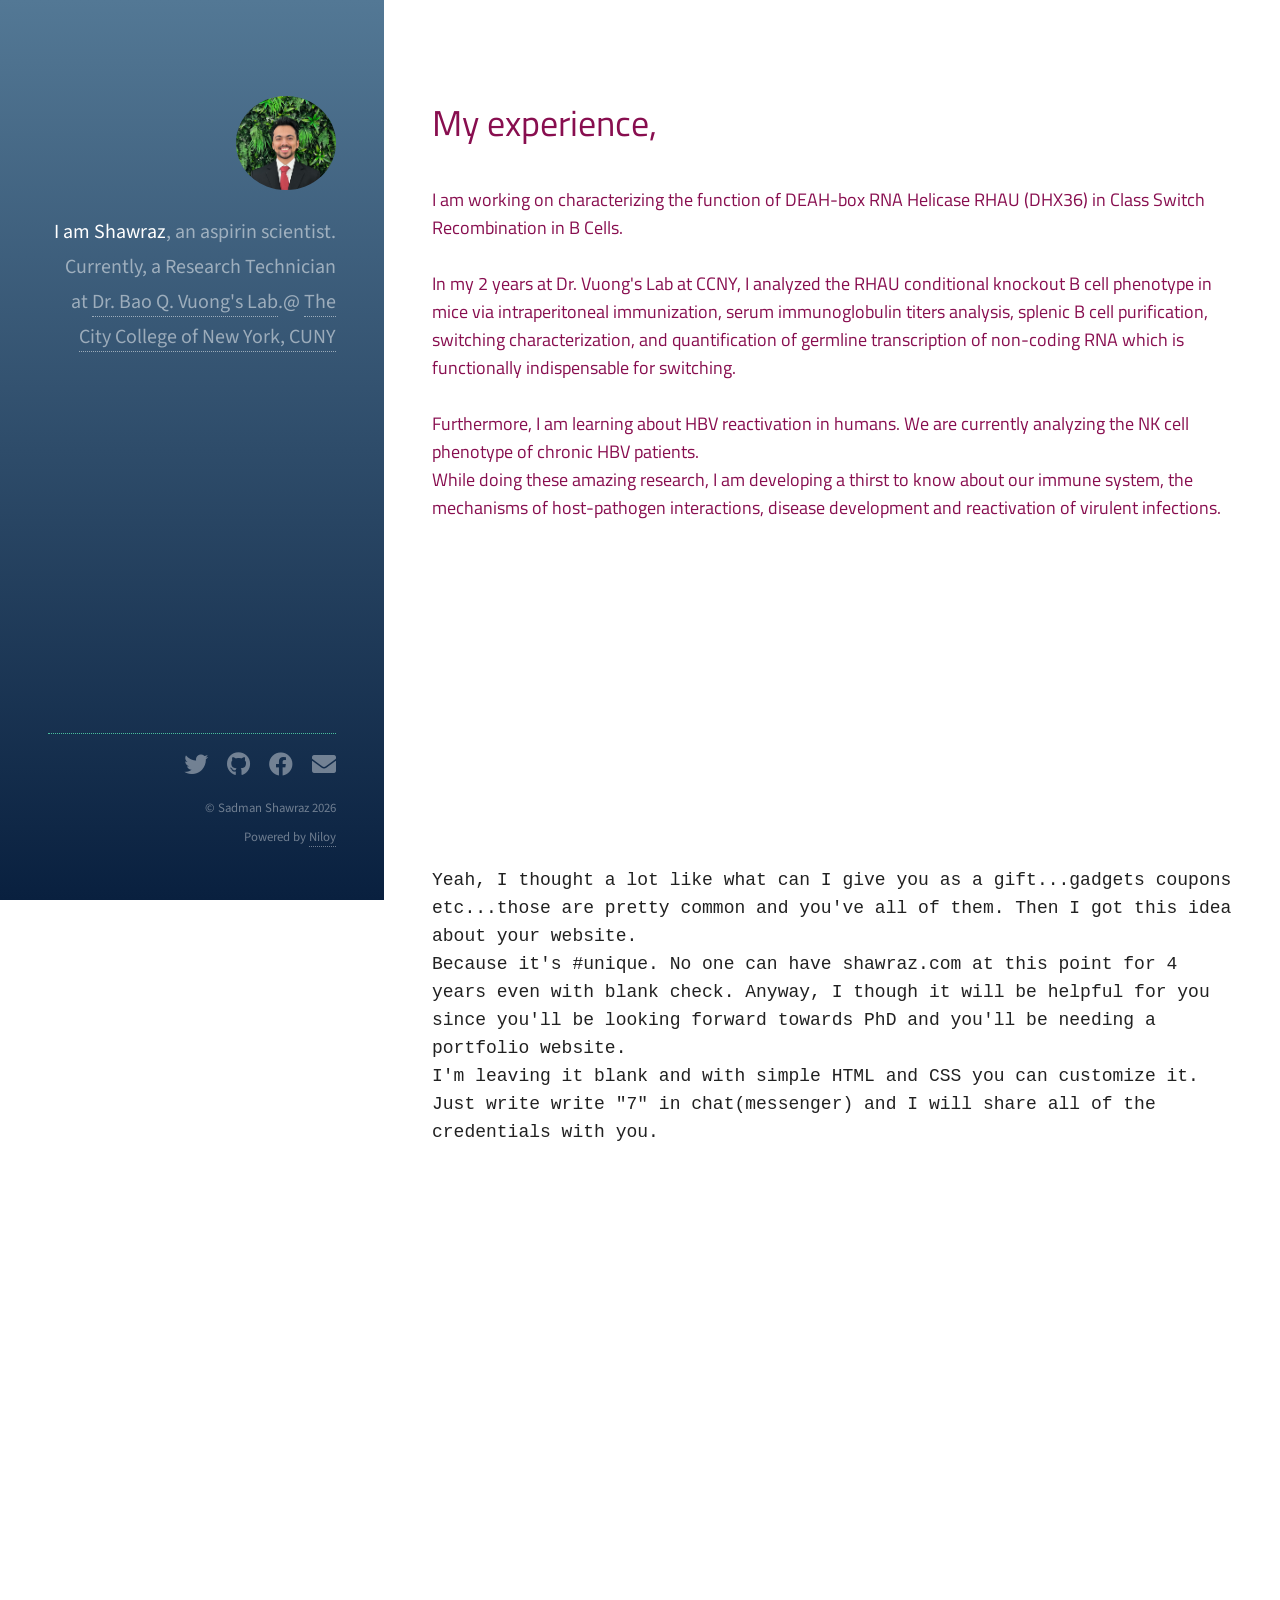
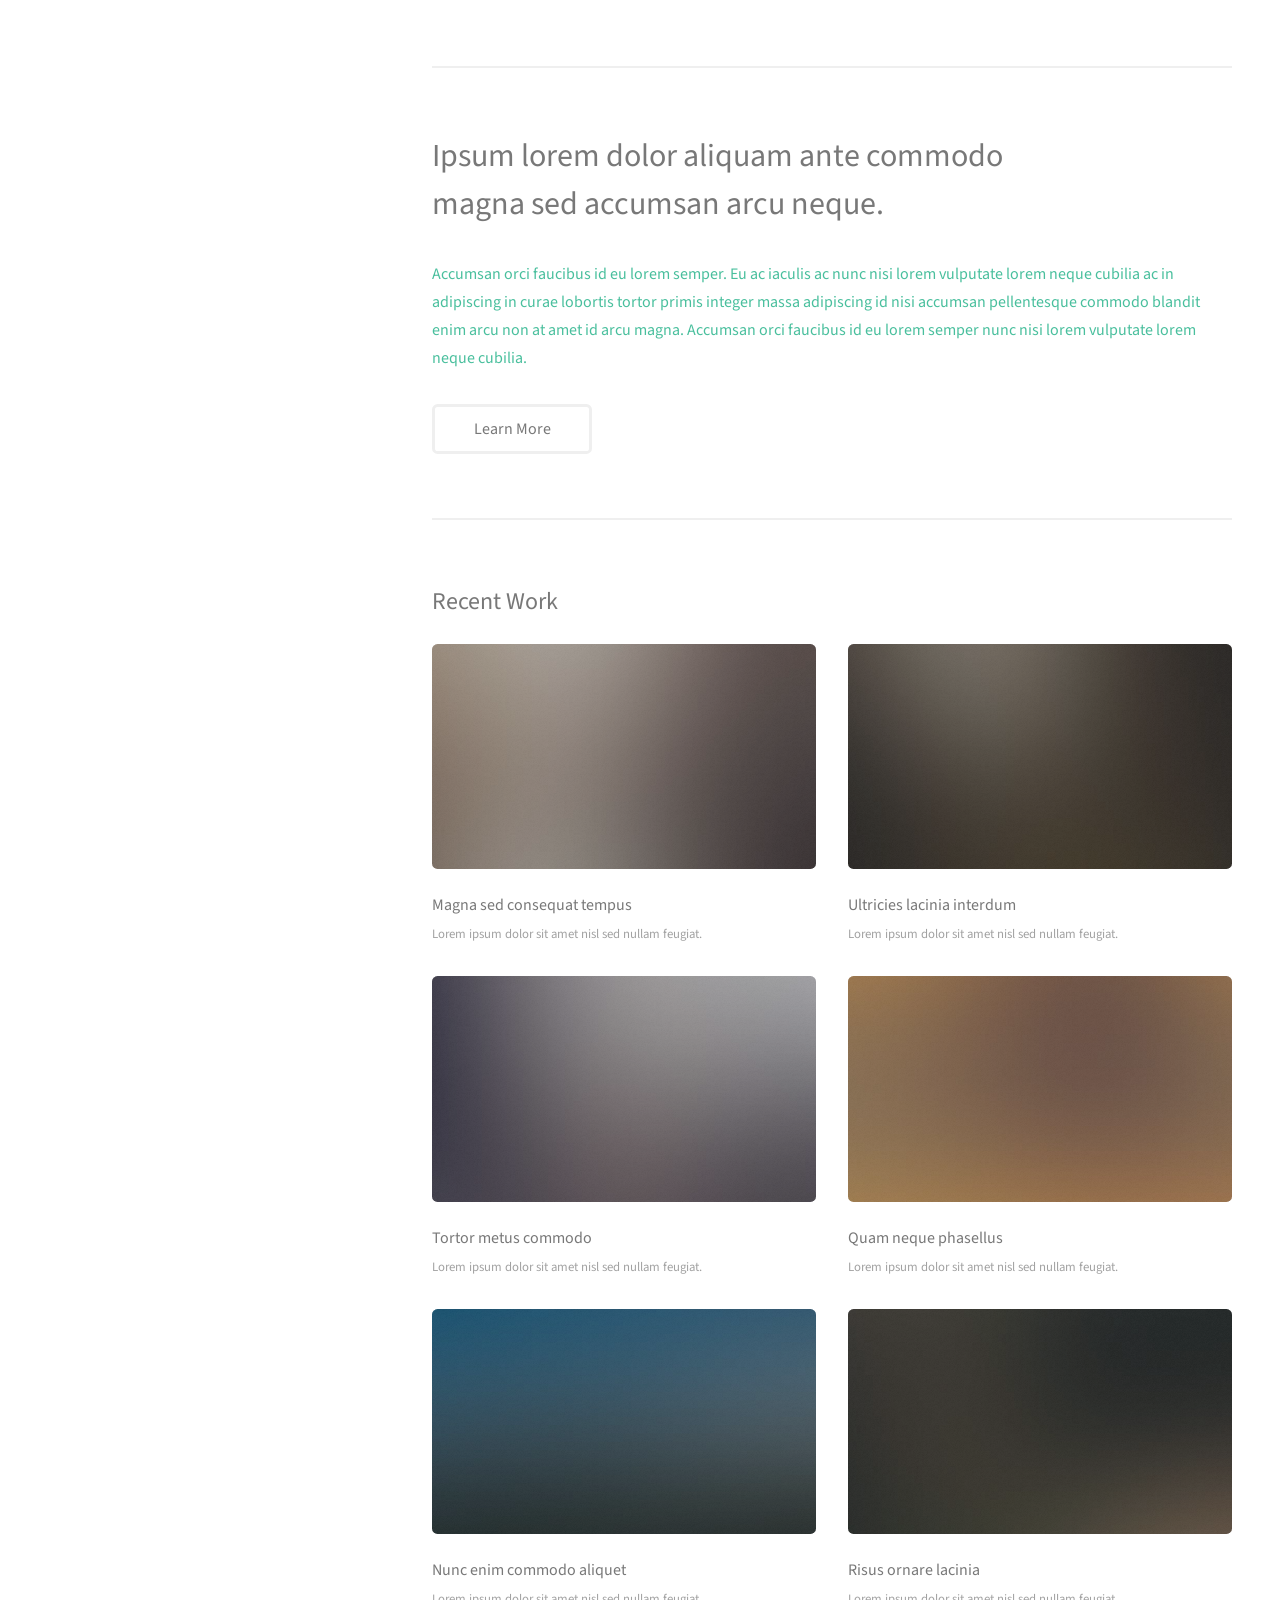
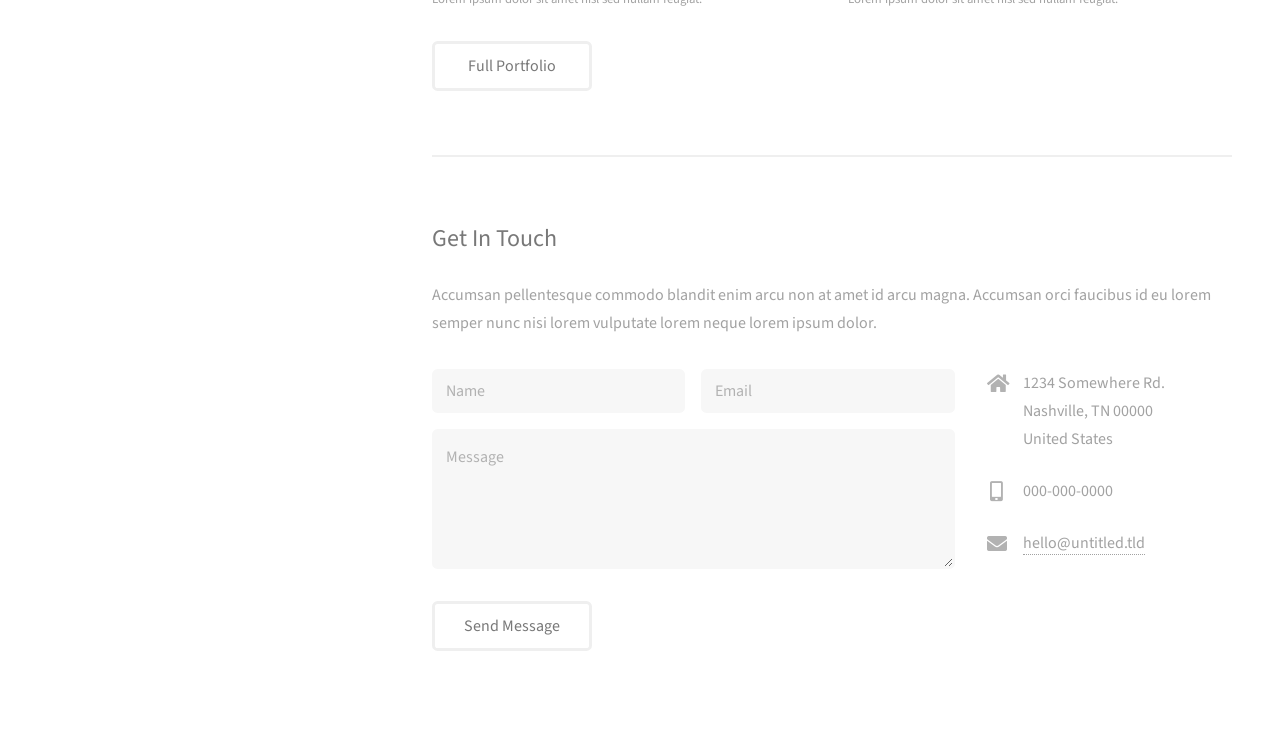
==== index.html @ 6dcc535b "Update index.html" ====
<!DOCTYPE HTML>
<!--
	Strata by HTML5 UP
	html5up.net | @ajlkn
	Free for personal and commercial use under the CCA 3.0 license (html5up.net/license)
-->
<html>
	<head>
		<title>Sadman Shawraz</title>
		<meta charset="utf-8" />

		<meta name="robots" content="noindex"> 		<!-- Remove this line -->


		<meta name="viewport" content="width=device-width, initial-scale=1, user-scalable=no" />
		<link rel="stylesheet" href="assets/css/main.css" />
		<link rel="preconnect" href="https://fonts.googleapis.com"><link rel="preconnect" href="https://fonts.gstatic.com" crossorigin><link href="https://fonts.googleapis.com/css2?family=Great+Vibes&display=swap" rel="stylesheet">
		<link rel="preconnect" href="https://fonts.googleapis.com"><link rel="preconnect" href="https://fonts.gstatic.com" crossorigin><link href="https://fonts.googleapis.com/css2?family=Bad+Script&display=swap" rel="stylesheet">
		<link rel="preconnect" href="https://fonts.googleapis.com"><link rel="preconnect" href="https://fonts.gstatic.com" crossorigin><link href="https://fonts.googleapis.com/css2?family=Nothing+You+Could+Do&display=swap" rel="stylesheet">
		<link rel="preconnect" href="https://fonts.googleapis.com"><link rel="preconnect" href="https://fonts.gstatic.com" crossorigin><link href="https://fonts.googleapis.com/css2?family=Titillium+Web:wght@300;400&display=swap" rel="stylesheet">
	</head>
	<body class="is-preload">

		<!-- Header -->
			<header id="header" style="    background-image: linear-gradient(to top, rgb(9, 32, 63) 0%, rgb(83, 120, 149) 100%);">
				<div class="inner">
					<a href="#" class="image avatar"><img src="images/kitana/IMG_1072.jpg" alt="Sadman Shawraz" /></a>
					<h1><strong>I am Shawraz</strong>, an aspirin scientist.<br />
						Currently, a Research Technician at <br /> <a href="https://www.bqvlab.org/">Dr. Bao Q. Vuong's Lab</a>.<br />@ <a href="https://www.ccny.cuny.edu/">The City College of New York, CUNY</h1>
				</div>
			</header>

		<!-- Main -->
			<div id="main">



				

			<!-- One -->
			<section >
				<header >
					<h2 style="font-size: 36px; color: #880e4f; font-family: 'Titillium Web', cursive;">My experience,</h2>
				</header>
				<p style="font-size: 18px; color: #880e4f; font-family: 'Titillium Web', cursive">
					I am working on characterizing the function of DEAH-box RNA Helicase RHAU (DHX36) in Class Switch Recombination in B Cells. 
					<br>
					<br>
									
					In my 2 years at Dr. Vuong's Lab at CCNY, I analyzed the RHAU conditional knockout B cell phenotype in mice via intraperitoneal immunization, serum immunoglobulin titers analysis, splenic B cell purification, switching characterization, and quantification of germline transcription of non-coding RNA which is functionally indispensable for switching.
					<br>
					<br>
									
					Furthermore, I am learning about HBV reactivation in humans. We are currently analyzing the NK cell phenotype of chronic HBV patients.
					<br>
					While doing these amazing research, I am developing a thirst to know about our immune system, the mechanisms of host-pathogen interactions, disease development and reactivation of virulent infections. 

				</p>
	
				<be>
				<br>
				<br>
				<br>
				<br>
				<br>
				<br>
				<br>
				<br>

				<br>
				<br>
				<br>
				<p style="font-size: 18px; color: #212121; font-family: 'Courier New', Courier, monospace">
					Yeah, I thought a lot like what can I give you as a gift...gadgets coupons etc...those are pretty common and you've all of them. Then I got this idea about your website.
					<br>

					Because it's #unique. No one can have shawraz.com at this point for 4 years even with blank check. Anyway, I though it will be helpful for you since you'll be looking forward towards PhD and you'll be needing a portfolio website.
					<br>

					I'm leaving it blank and with simple HTML and CSS you can customize it. Just write write "7" in chat(messenger) and I will share all of the credentials with you.

				</p>
				<br>
				<br>
				<br>
				<br>
				<br>
				<br>
				<br>
				<br>
				<br>
				<br>
				<br>
				<br>
				<br>
				<br>
				<br>
			</section>





				<!-- One -->
					<section id="one">
						<header class="major">
							<h2>Ipsum lorem dolor aliquam ante commodo<br />
							magna sed accumsan arcu neque.</h2>
						</header>
						<p>Accumsan orci faucibus id eu lorem semper. Eu ac iaculis ac nunc nisi lorem vulputate lorem neque cubilia ac in adipiscing in curae lobortis tortor primis integer massa adipiscing id nisi accumsan pellentesque commodo blandit enim arcu non at amet id arcu magna. Accumsan orci faucibus id eu lorem semper nunc nisi lorem vulputate lorem neque cubilia.</p>
						<ul class="actions">
							<li><a href="#" class="button">Learn More</a></li>
						</ul>
					</section>

				<!-- Two -->
					<section id="two">
						<h2>Recent Work</h2>
						<div class="row">
							<article class="col-6 col-12-xsmall work-item">
								<a href="images/fulls/01.jpg" class="image fit thumb"><img src="images/thumbs/01.jpg" alt="" /></a>
								<h3>Magna sed consequat tempus</h3>
								<p>Lorem ipsum dolor sit amet nisl sed nullam feugiat.</p>
							</article>
							<article class="col-6 col-12-xsmall work-item">
								<a href="images/fulls/02.jpg" class="image fit thumb"><img src="images/thumbs/02.jpg" alt="" /></a>
								<h3>Ultricies lacinia interdum</h3>
								<p>Lorem ipsum dolor sit amet nisl sed nullam feugiat.</p>
							</article>
							<article class="col-6 col-12-xsmall work-item">
								<a href="images/fulls/03.jpg" class="image fit thumb"><img src="images/thumbs/03.jpg" alt="" /></a>
								<h3>Tortor metus commodo</h3>
								<p>Lorem ipsum dolor sit amet nisl sed nullam feugiat.</p>
							</article>
							<article class="col-6 col-12-xsmall work-item">
								<a href="images/fulls/04.jpg" class="image fit thumb"><img src="images/thumbs/04.jpg" alt="" /></a>
								<h3>Quam neque phasellus</h3>
								<p>Lorem ipsum dolor sit amet nisl sed nullam feugiat.</p>
							</article>
							<article class="col-6 col-12-xsmall work-item">
								<a href="images/fulls/05.jpg" class="image fit thumb"><img src="images/thumbs/05.jpg" alt="" /></a>
								<h3>Nunc enim commodo aliquet</h3>
								<p>Lorem ipsum dolor sit amet nisl sed nullam feugiat.</p>
							</article>
							<article class="col-6 col-12-xsmall work-item">
								<a href="images/fulls/06.jpg" class="image fit thumb"><img src="images/thumbs/06.jpg" alt="" /></a>
								<h3>Risus ornare lacinia</h3>
								<p>Lorem ipsum dolor sit amet nisl sed nullam feugiat.</p>
							</article>
						</div>
						<ul class="actions">
							<li><a href="#" class="button">Full Portfolio</a></li>
						</ul>
					</section>

				<!-- Three -->
					<section id="three">
						<h2>Get In Touch</h2>
						<p>Accumsan pellentesque commodo blandit enim arcu non at amet id arcu magna. Accumsan orci faucibus id eu lorem semper nunc nisi lorem vulputate lorem neque lorem ipsum dolor.</p>
						<div class="row">
							<div class="col-8 col-12-small">
								<form method="post" action="#">
									<div class="row gtr-uniform gtr-50">
										<div class="col-6 col-12-xsmall"><input type="text" name="name" id="name" placeholder="Name" /></div>
										<div class="col-6 col-12-xsmall"><input type="email" name="email" id="email" placeholder="Email" /></div>
										<div class="col-12"><textarea name="message" id="message" placeholder="Message" rows="4"></textarea></div>
									</div>
								</form>
								<ul class="actions">
									<li><input type="submit" value="Send Message" /></li>
								</ul>
							</div>
							<div class="col-4 col-12-small">
								<ul class="labeled-icons">
									<li>
										<h3 class="icon solid fa-home"><span class="label">Address</span></h3>
										1234 Somewhere Rd.<br />
										Nashville, TN 00000<br />
										United States
									</li>
									<li>
										<h3 class="icon solid fa-mobile-alt"><span class="label">Phone</span></h3>
										000-000-0000
									</li>
									<li>
										<h3 class="icon solid fa-envelope"><span class="label">Email</span></h3>
										<a href="#">hello@untitled.tld</a>
									</li>
								</ul>
							</div>
						</div>
					</section>

				<!-- Four -->
				<!--
					<section id="four">
						<h2>Elements</h2>

						<section>
							<h4>Text</h4>
							<p>This is <b>bold</b> and this is <strong>strong</strong>. This is <i>italic</i> and this is <em>emphasized</em>.
							This is <sup>superscript</sup> text and this is <sub>subscript</sub> text.
							This is <u>underlined</u> and this is code: <code>for (;;) { ... }</code>. Finally, <a href="#">this is a link</a>.</p>
							<hr />
							<header>
								<h4>Heading with a Subtitle</h4>
								<p>Lorem ipsum dolor sit amet nullam id egestas urna aliquam</p>
							</header>
							<p>Nunc lacinia ante nunc ac lobortis. Interdum adipiscing gravida odio porttitor sem non mi integer non faucibus ornare mi ut ante amet placerat aliquet. Volutpat eu sed ante lacinia sapien lorem accumsan varius montes viverra nibh in adipiscing blandit tempus accumsan.</p>
							<header>
								<h5>Heading with a Subtitle</h5>
								<p>Lorem ipsum dolor sit amet nullam id egestas urna aliquam</p>
							</header>
							<p>Nunc lacinia ante nunc ac lobortis. Interdum adipiscing gravida odio porttitor sem non mi integer non faucibus ornare mi ut ante amet placerat aliquet. Volutpat eu sed ante lacinia sapien lorem accumsan varius montes viverra nibh in adipiscing blandit tempus accumsan.</p>
							<hr />
							<h2>Heading Level 2</h2>
							<h3>Heading Level 3</h3>
							<h4>Heading Level 4</h4>
							<h5>Heading Level 5</h5>
							<h6>Heading Level 6</h6>
							<hr />
							<h5>Blockquote</h5>
							<blockquote>Fringilla nisl. Donec accumsan interdum nisi, quis tincidunt felis sagittis eget tempus euismod. Vestibulum ante ipsum primis in faucibus vestibulum. Blandit adipiscing eu felis iaculis volutpat ac adipiscing accumsan faucibus. Vestibulum ante ipsum primis in faucibus lorem ipsum dolor sit amet nullam adipiscing eu felis.</blockquote>
							<h5>Preformatted</h5>
							<pre><code>i = 0;

while (!deck.isInOrder()) {
print 'Iteration ' + i;
deck.shuffle();
i++;
}

print 'It took ' + i + ' iterations to sort the deck.';</code></pre>
						</section>

						<section>
							<h4>Lists</h4>
							<div class="row">
								<div class="col-6 col-12-xsmall">
									<h5>Unordered</h5>
									<ul>
										<li>Dolor pulvinar etiam magna etiam.</li>
										<li>Sagittis adipiscing lorem eleifend.</li>
										<li>Felis enim feugiat dolore viverra.</li>
									</ul>
									<h5>Alternate</h5>
									<ul class="alt">
										<li>Dolor pulvinar etiam magna etiam.</li>
										<li>Sagittis adipiscing lorem eleifend.</li>
										<li>Felis enim feugiat dolore viverra.</li>
									</ul>
								</div>
								<div class="col-6 col-12-xsmall">
									<h5>Ordered</h5>
									<ol>
										<li>Dolor pulvinar etiam magna etiam.</li>
										<li>Etiam vel felis at lorem sed viverra.</li>
										<li>Felis enim feugiat dolore viverra.</li>
										<li>Dolor pulvinar etiam magna etiam.</li>
										<li>Etiam vel felis at lorem sed viverra.</li>
										<li>Felis enim feugiat dolore viverra.</li>
									</ol>
									<h5>Icons</h5>
									<ul class="icons">
										<li><a href="#" class="icon brands fa-twitter"><span class="label">Twitter</span></a></li>
										<li><a href="#" class="icon brands fa-facebook-f"><span class="label">Facebook</span></a></li>
										<li><a href="#" class="icon brands fa-instagram"><span class="label">Instagram</span></a></li>
										<li><a href="#" class="icon brands fa-github"><span class="label">Github</span></a></li>
										<li><a href="#" class="icon brands fa-dribbble"><span class="label">Dribbble</span></a></li>
										<li><a href="#" class="icon brands fa-tumblr"><span class="label">Tumblr</span></a></li>
									</ul>
								</div>
							</div>
							<h5>Actions</h5>
							<ul class="actions">
								<li><a href="#" class="button primary">Default</a></li>
								<li><a href="#" class="button">Default</a></li>
							</ul>
							<ul class="actions small">
								<li><a href="#" class="button primary small">Small</a></li>
								<li><a href="#" class="button small">Small</a></li>
							</ul>
							<div class="row">
								<div class="col-6 col-12-small">
									<ul class="actions stacked">
										<li><a href="#" class="button primary">Default</a></li>
										<li><a href="#" class="button">Default</a></li>
									</ul>
								</div>
								<div class="col-6 col-12-small">
									<ul class="actions stacked">
										<li><a href="#" class="button primary small">Small</a></li>
										<li><a href="#" class="button small">Small</a></li>
									</ul>
								</div>
								<div class="col-6 col-12-small">
									<ul class="actions stacked">
										<li><a href="#" class="button primary fit">Default</a></li>
										<li><a href="#" class="button fit">Default</a></li>
									</ul>
								</div>
								<div class="col-6 col-12-small">
									<ul class="actions stacked">
										<li><a href="#" class="button primary small fit">Small</a></li>
										<li><a href="#" class="button small fit">Small</a></li>
									</ul>
								</div>
							</div>
						</section>

						<section>
							<h4>Table</h4>
							<h5>Default</h5>
							<div class="table-wrapper">
								<table>
									<thead>
										<tr>
											<th>Name</th>
											<th>Description</th>
											<th>Price</th>
										</tr>
									</thead>
									<tbody>
										<tr>
											<td>Item One</td>
											<td>Ante turpis integer aliquet porttitor.</td>
											<td>29.99</td>
										</tr>
										<tr>
											<td>Item Two</td>
											<td>Vis ac commodo adipiscing arcu aliquet.</td>
											<td>19.99</td>
										</tr>
										<tr>
											<td>Item Three</td>
											<td> Morbi faucibus arcu accumsan lorem.</td>
											<td>29.99</td>
										</tr>
										<tr>
											<td>Item Four</td>
											<td>Vitae integer tempus condimentum.</td>
											<td>19.99</td>
										</tr>
										<tr>
											<td>Item Five</td>
											<td>Ante turpis integer aliquet porttitor.</td>
											<td>29.99</td>
										</tr>
									</tbody>
									<tfoot>
										<tr>
											<td colspan="2"></td>
											<td>100.00</td>
										</tr>
									</tfoot>
								</table>
							</div>

							<h5>Alternate</h5>
							<div class="table-wrapper">
								<table class="alt">
									<thead>
										<tr>
											<th>Name</th>
											<th>Description</th>
											<th>Price</th>
										</tr>
									</thead>
									<tbody>
										<tr>
											<td>Item One</td>
											<td>Ante turpis integer aliquet porttitor.</td>
											<td>29.99</td>
										</tr>
										<tr>
											<td>Item Two</td>
											<td>Vis ac commodo adipiscing arcu aliquet.</td>
											<td>19.99</td>
										</tr>
										<tr>
											<td>Item Three</td>
											<td> Morbi faucibus arcu accumsan lorem.</td>
											<td>29.99</td>
										</tr>
										<tr>
											<td>Item Four</td>
											<td>Vitae integer tempus condimentum.</td>
											<td>19.99</td>
										</tr>
										<tr>
											<td>Item Five</td>
											<td>Ante turpis integer aliquet porttitor.</td>
											<td>29.99</td>
										</tr>
									</tbody>
									<tfoot>
										<tr>
											<td colspan="2"></td>
											<td>100.00</td>
										</tr>
									</tfoot>
								</table>
							</div>
						</section>

						<section>
							<h4>Buttons</h4>
							<ul class="actions">
								<li><a href="#" class="button primary">Primary</a></li>
								<li><a href="#" class="button">Default</a></li>
							</ul>
							<ul class="actions">
								<li><a href="#" class="button large">Large</a></li>
								<li><a href="#" class="button">Default</a></li>
								<li><a href="#" class="button small">Small</a></li>
							</ul>
							<ul class="actions fit">
								<li><a href="#" class="button primary fit">Fit</a></li>
								<li><a href="#" class="button fit">Fit</a></li>
							</ul>
							<ul class="actions fit small">
								<li><a href="#" class="button primary fit small">Fit + Small</a></li>
								<li><a href="#" class="button fit small">Fit + Small</a></li>
							</ul>
							<ul class="actions">
								<li><a href="#" class="button primary icon solid fa-download">Icon</a></li>
								<li><a href="#" class="button icon solid fa-download">Icon</a></li>
							</ul>
							<ul class="actions">
								<li><span class="button primary disabled">Primary</span></li>
								<li><span class="button disabled">Default</span></li>
							</ul>
						</section>

						<section>
							<h4>Form</h4>
							<form method="post" action="#">
								<div class="row gtr-uniform gtr-50">
									<div class="col-6 col-12-xsmall">
										<input type="text" name="demo-name" id="demo-name" value="" placeholder="Name" />
									</div>
									<div class="col-6 col-12-xsmall">
										<input type="email" name="demo-email" id="demo-email" value="" placeholder="Email" />
									</div>
									<div class="col-12">
										<select name="demo-category" id="demo-category">
											<option value="">- Category -</option>
											<option value="1">Manufacturing</option>
											<option value="1">Shipping</option>
											<option value="1">Administration</option>
											<option value="1">Human Resources</option>
										</select>
									</div>
									<div class="col-4 col-12-small">
										<input type="radio" id="demo-priority-low" name="demo-priority" checked>
										<label for="demo-priority-low">Low Priority</label>
									</div>
									<div class="col-4 col-12-small">
										<input type="radio" id="demo-priority-normal" name="demo-priority">
										<label for="demo-priority-normal">Normal Priority</label>
									</div>
									<div class="col-4 col-12-small">
										<input type="radio" id="demo-priority-high" name="demo-priority">
										<label for="demo-priority-high">High Priority</label>
									</div>
									<div class="col-6 col-12-small">
										<input type="checkbox" id="demo-copy" name="demo-copy">
										<label for="demo-copy">Email me a copy of this message</label>
									</div>
									<div class="col-6 col-12-small">
										<input type="checkbox" id="demo-human" name="demo-human" checked>
										<label for="demo-human">I am a human and not a robot</label>
									</div>
									<div class="col-12">
										<textarea name="demo-message" id="demo-message" placeholder="Enter your message" rows="6"></textarea>
									</div>
									<div class="col-12">
										<ul class="actions">
											<li><input type="submit" value="Send Message" class="primary" /></li>
											<li><input type="reset" value="Reset" /></li>
										</ul>
									</div>
								</div>
							</form>
						</section>

						<section>
							<h4>Image</h4>
							<h5>Fit</h5>
							<div class="box alt">
								<div class="row gtr-50 gtr-uniform">
									<div class="col-12"><span class="image fit"><img src="images/fulls/05.jpg" alt="" /></span></div>
									<div class="col-4"><span class="image fit"><img src="images/thumbs/01.jpg" alt="" /></span></div>
									<div class="col-4"><span class="image fit"><img src="images/thumbs/02.jpg" alt="" /></span></div>
									<div class="col-4"><span class="image fit"><img src="images/thumbs/03.jpg" alt="" /></span></div>
									<div class="col-4"><span class="image fit"><img src="images/thumbs/04.jpg" alt="" /></span></div>
									<div class="col-4"><span class="image fit"><img src="images/thumbs/05.jpg" alt="" /></span></div>
									<div class="col-4"><span class="image fit"><img src="images/thumbs/06.jpg" alt="" /></span></div>
									<div class="col-4"><span class="image fit"><img src="images/thumbs/03.jpg" alt="" /></span></div>
									<div class="col-4"><span class="image fit"><img src="images/thumbs/02.jpg" alt="" /></span></div>
									<div class="col-4"><span class="image fit"><img src="images/thumbs/01.jpg" alt="" /></span></div>
								</div>
							</div>
							<h5>Left &amp; Right</h5>
							<p><span class="image left"><img src="images/avatar.jpg" alt="" /></span>Fringilla nisl. Donec accumsan interdum nisi, quis tincidunt felis sagittis eget. tempus euismod. Vestibulum ante ipsum primis in faucibus vestibulum. Blandit adipiscing eu felis iaculis volutpat ac adipiscing accumsan eu faucibus. Integer ac pellentesque praesent tincidunt felis sagittis eget. tempus euismod. Vestibulum ante ipsum primis in faucibus vestibulum. Blandit adipiscing eu felis iaculis volutpat ac adipiscing accumsan eu faucibus. Integer ac pellentesque praesent. Donec accumsan interdum nisi, quis tincidunt felis sagittis eget. tempus euismod. Vestibulum ante ipsum primis in faucibus vestibulum. Blandit adipiscing eu felis iaculis volutpat ac adipiscing accumsan eu faucibus. Integer ac pellentesque praesent tincidunt felis sagittis eget. tempus euismod. Vestibulum ante ipsum primis in faucibus vestibulum. Blandit adipiscing eu felis iaculis volutpat ac adipiscing accumsan eu faucibus. Integer ac pellentesque praesent.</p>
							<p><span class="image right"><img src="images/avatar.jpg" alt="" /></span>Fringilla nisl. Donec accumsan interdum nisi, quis tincidunt felis sagittis eget. tempus euismod. Vestibulum ante ipsum primis in faucibus vestibulum. Blandit adipiscing eu felis iaculis volutpat ac adipiscing accumsan eu faucibus. Integer ac pellentesque praesent tincidunt felis sagittis eget. tempus euismod. Vestibulum ante ipsum primis in faucibus vestibulum. Blandit adipiscing eu felis iaculis volutpat ac adipiscing accumsan eu faucibus. Integer ac pellentesque praesent. Donec accumsan interdum nisi, quis tincidunt felis sagittis eget. tempus euismod. Vestibulum ante ipsum primis in faucibus vestibulum. Blandit adipiscing eu felis iaculis volutpat ac adipiscing accumsan eu faucibus. Integer ac pellentesque praesent tincidunt felis sagittis eget. tempus euismod. Vestibulum ante ipsum primis in faucibus vestibulum. Blandit adipiscing eu felis iaculis volutpat ac adipiscing accumsan eu faucibus. Integer ac pellentesque praesent.</p>
						</section>

					</section>
				-->

			</div>

		<!-- Footer -->
			<footer id="footer">
				<div class="inner">
					<ul class="icons">
						<li><a href="#" class="icon brands fa-twitter"><span class="label">Twitter</span></a></li>
						<li><a href="#" class="icon brands fa-github"><span class="label">Github</span></a></li>
						<li><a href="#" class="icon brands fa-facebook"><span class="label">Facebook</span></a></li>
						<li><a href="#" class="icon solid fa-envelope"><span class="label">Email</span></a></li>
					</ul>
					<ul class="copyright">
						<li>&copy; Sadman Shawraz <script>document.write(new Date().getFullYear())</script></li><li>Powered by <a href="http://sah.sh">Niloy</a></li>
					</ul>
				</div>
			</footer>

		<!-- Scripts -->
			<script src="assets/js/jquery.min.js"></script>
			<script src="assets/js/jquery.poptrox.min.js"></script>
			<script src="assets/js/browser.min.js"></script>
			<script src="assets/js/breakpoints.min.js"></script>
			<script src="assets/js/util.js"></script>
			<script src="assets/js/main.js"></script>

	</body>
</html>
---- assets/css/main.css ----
@import url("fontawesome-all.min.css");
@import url("https://fonts.googleapis.com/css?family=Source+Sans+Pro:400,400italic");

/*
	Strata by HTML5 UP
	html5up.net | @ajlkn
	Free for personal and commercial use under the CCA 3.0 license (html5up.net/license)
*/

html, body, div, span, applet, object,
iframe, h1, h2, h3, h4, h5, h6, p, blockquote,
pre, a, abbr, acronym, address, big, cite,
code, del, dfn, em, img, ins, kbd, q, s, samp,
small, strike, strong, sub, sup, tt, var, b,
u, i, center, dl, dt, dd, ol, ul, li, fieldset,
form, label, legend, table, caption, tbody,
tfoot, thead, tr, th, td, article, aside,
canvas, details, embed, figure, figcaption,
footer, header, hgroup, menu, nav, output, ruby,
section, summary, time, mark, audio, video {
	margin: 0;
	padding: 0;
	border: 0;
	font-size: 100%;
	font: inherit;
	vertical-align: baseline;}

article, aside, details, figcaption, figure,
footer, header, hgroup, menu, nav, section {
	display: block;}

body {
	line-height: 1;
}

ol, ul {
	list-style: none;
}

blockquote, q {
	quotes: none;
}

	blockquote:before, blockquote:after, q:before, q:after {
		content: '';
		content: none;
	}

table {
	border-collapse: collapse;
	border-spacing: 0;
}

body {
	-webkit-text-size-adjust: none;
}

mark {
	background-color: transparent;
	color: inherit;
}

input::-moz-focus-inner {
	border: 0;
	padding: 0;
}

input, select, textarea {
	-moz-appearance: none;
	-webkit-appearance: none;
	-ms-appearance: none;
	appearance: none;
}

/* Basic */

	html {
		box-sizing: border-box;
	}

	*, *:before, *:after {
		box-sizing: inherit;
	}

	body {
		background: #fff;
	}

		body.is-preload *, body.is-preload *:before, body.is-preload *:after {
			-moz-animation: none !important;
			-webkit-animation: none !important;
			-ms-animation: none !important;
			animation: none !important;
			-moz-transition: none !important;
			-webkit-transition: none !important;
			-ms-transition: none !important;
			transition: none !important;
		}

	body, input, select, textarea {
		color: #a2a2a2;
		font-family: "Source Sans Pro", Helvetica, sans-serif;
		font-size: 16pt;
		font-weight: 400;
		line-height: 1.75em;
	}

	a {
		-moz-transition: color 0.2s ease-in-out, border-color 0.2s ease-in-out;
		-webkit-transition: color 0.2s ease-in-out, border-color 0.2s ease-in-out;
		-ms-transition: color 0.2s ease-in-out, border-color 0.2s ease-in-out;
		transition: color 0.2s ease-in-out, border-color 0.2s ease-in-out;
		border-bottom: dotted 1px;
		color: #49bf9d;
		text-decoration: none;
	}

		a:hover {
			border-bottom-color: transparent;
			color: #49bf9d !important;
			text-decoration: none;
		}

	strong, b {
		color: #787878;
		font-weight: 400;
	}

	em, i {
		font-style: italic;
	}

	p {
		margin: 0 0 2em 0;
	}

	h1, h2, h3, h4, h5, h6 {
		color: #787878;
		font-weight: 400;
		line-height: 1em;
		margin: 0 0 1em 0;
	}

		h1 a, h2 a, h3 a, h4 a, h5 a, h6 a {
			color: inherit;
			text-decoration: none;
		}

	h1 {
		font-size: 2em;
		line-height: 1.5em;
	}

	h2 {
		font-size: 1.5em;
		line-height: 1.5em;
	}

	h3 {
		font-size: 1.25em;
		line-height: 1.5em;
	}

	h4 {
		font-size: 1.1em;
		line-height: 1.5em;
	}

	h5 {
		font-size: 0.9em;
		line-height: 1.5em;
	}

	h6 {
		font-size: 0.7em;
		line-height: 1.5em;
	}

	sub {
		font-size: 0.8em;
		position: relative;
		top: 0.5em;
	}

	sup {
		font-size: 0.8em;
		position: relative;
		top: -0.5em;
	}

	hr {
		border: 0;
		border-bottom: solid 2px #efefef;
		margin: 2em 0;
	}

		hr.major {
			margin: 3em 0;
		}

	blockquote {
		border-left: solid 6px #efefef;
		font-style: italic;
		margin: 0 0 2em 0;
		padding: 0.5em 0 0.5em 1.5em;
	}

	code {
		background: #f7f7f7;
		border-radius: 0.35em;
		border: solid 2px #efefef;
		font-family: "Courier New", monospace;
		font-size: 0.9em;
		margin: 0 0.25em;
		padding: 0.25em 0.65em;
	}

	pre {
		-webkit-overflow-scrolling: touch;
		font-family: "Courier New", monospace;
		font-size: 0.9em;
		margin: 0 0 2em 0;
	}

		pre code {
			display: block;
			line-height: 1.75em;
			padding: 1em 1.5em;
			overflow-x: auto;
		}

	.align-left {
		text-align: left;
	}

	.align-center {
		text-align: center;
	}

	.align-right {
		text-align: right;
	}

/* Container */

	.container {
		margin: 0 auto;
		max-width: calc(100% - 4em);
		width: 100%;
	}

		.container.xsmall {
			width: 25%;
		}

		.container.small {
			width: 50%;
		}

		.container.medium {
			width: 75%;
		}

		.container.large {
			width: 125%;
		}

		.container.xlarge {
			width: 150%;
		}

		.container.max {
			width: 100%;
		}

		@media screen and (max-width: 980px) {

			.container {
				width: 100% !important;
				max-width: 100% !important;
			}

		}

		@media screen and (max-width: 480px) {

			.container {
				max-width: calc(100% - 3em);
			}

		}

/* Row */

	.row {
		display: flex;
		flex-wrap: wrap;
		box-sizing: border-box;
		align-items: stretch;
	}

		.row > * {
			box-sizing: border-box;
		}

		.row.gtr-uniform > * > :last-child {
			margin-bottom: 0;
		}

		.row.aln-left {
			justify-content: flex-start;
		}

		.row.aln-center {
			justify-content: center;
		}

		.row.aln-right {
			justify-content: flex-end;
		}

		.row.aln-top {
			align-items: flex-start;
		}

		.row.aln-middle {
			align-items: center;
		}

		.row.aln-bottom {
			align-items: flex-end;
		}

		.row > .imp {
			order: -1;
		}

		.row > .col-1 {
			width: 8.33333%;
		}

		.row > .off-1 {
			margin-left: 8.33333%;
		}

		.row > .col-2 {
			width: 16.66667%;
		}

		.row > .off-2 {
			margin-left: 16.66667%;
		}

		.row > .col-3 {
			width: 25%;
		}

		.row > .off-3 {
			margin-left: 25%;
		}

		.row > .col-4 {
			width: 33.33333%;
		}

		.row > .off-4 {
			margin-left: 33.33333%;
		}

		.row > .col-5 {
			width: 41.66667%;
		}

		.row > .off-5 {
			margin-left: 41.66667%;
		}

		.row > .col-6 {
			width: 50%;
		}

		.row > .off-6 {
			margin-left: 50%;
		}

		.row > .col-7 {
			width: 58.33333%;
		}

		.row > .off-7 {
			margin-left: 58.33333%;
		}

		.row > .col-8 {
			width: 66.66667%;
		}

		.row > .off-8 {
			margin-left: 66.66667%;
		}

		.row > .col-9 {
			width: 75%;
		}

		.row > .off-9 {
			margin-left: 75%;
		}

		.row > .col-10 {
			width: 83.33333%;
		}

		.row > .off-10 {
			margin-left: 83.33333%;
		}

		.row > .col-11 {
			width: 91.66667%;
		}

		.row > .off-11 {
			margin-left: 91.66667%;
		}

		.row > .col-12 {
			width: 100%;
		}

		.row > .off-12 {
			margin-left: 100%;
		}

		.row.gtr-0 {
			margin-top: 0;
			margin-left: 0em;
		}

			.row.gtr-0 > * {
				padding: 0 0 0 0em;
			}

			.row.gtr-0.gtr-uniform {
				margin-top: 0em;
			}

				.row.gtr-0.gtr-uniform > * {
					padding-top: 0em;
				}

		.row.gtr-25 {
			margin-top: 0;
			margin-left: -0.625em;
		}

			.row.gtr-25 > * {
				padding: 0 0 0 0.625em;
			}

			.row.gtr-25.gtr-uniform {
				margin-top: -0.625em;
			}

				.row.gtr-25.gtr-uniform > * {
					padding-top: 0.625em;
				}

		.row.gtr-50 {
			margin-top: 0;
			margin-left: -1.25em;
		}

			.row.gtr-50 > * {
				padding: 0 0 0 1.25em;
			}

			.row.gtr-50.gtr-uniform {
				margin-top: -1.25em;
			}

				.row.gtr-50.gtr-uniform > * {
					padding-top: 1.25em;
				}

		.row {
			margin-top: 0;
			margin-left: -2.5em;
		}

			.row > * {
				padding: 0 0 0 2.5em;
			}

			.row.gtr-uniform {
				margin-top: -2.5em;
			}

				.row.gtr-uniform > * {
					padding-top: 2.5em;
				}

		.row.gtr-150 {
			margin-top: 0;
			margin-left: -3.75em;
		}

			.row.gtr-150 > * {
				padding: 0 0 0 3.75em;
			}

			.row.gtr-150.gtr-uniform {
				margin-top: -3.75em;
			}

				.row.gtr-150.gtr-uniform > * {
					padding-top: 3.75em;
				}

		.row.gtr-200 {
			margin-top: 0;
			margin-left: -5em;
		}

			.row.gtr-200 > * {
				padding: 0 0 0 5em;
			}

			.row.gtr-200.gtr-uniform {
				margin-top: -5em;
			}

				.row.gtr-200.gtr-uniform > * {
					padding-top: 5em;
				}

		@media screen and (max-width: 1800px) {

			.row {
				display: flex;
				flex-wrap: wrap;
				box-sizing: border-box;
				align-items: stretch;
			}

				.row > * {
					box-sizing: border-box;
				}

				.row.gtr-uniform > * > :last-child {
					margin-bottom: 0;
				}

				.row.aln-left {
					justify-content: flex-start;
				}

				.row.aln-center {
					justify-content: center;
				}

				.row.aln-right {
					justify-content: flex-end;
				}

				.row.aln-top {
					align-items: flex-start;
				}

				.row.aln-middle {
					align-items: center;
				}

				.row.aln-bottom {
					align-items: flex-end;
				}

				.row > .imp-xlarge {
					order: -1;
				}

				.row > .col-1-xlarge {
					width: 8.33333%;
				}

				.row > .off-1-xlarge {
					margin-left: 8.33333%;
				}

				.row > .col-2-xlarge {
					width: 16.66667%;
				}

				.row > .off-2-xlarge {
					margin-left: 16.66667%;
				}

				.row > .col-3-xlarge {
					width: 25%;
				}

				.row > .off-3-xlarge {
					margin-left: 25%;
				}

				.row > .col-4-xlarge {
					width: 33.33333%;
				}

				.row > .off-4-xlarge {
					margin-left: 33.33333%;
				}

				.row > .col-5-xlarge {
					width: 41.66667%;
				}

				.row > .off-5-xlarge {
					margin-left: 41.66667%;
				}

				.row > .col-6-xlarge {
					width: 50%;
				}

				.row > .off-6-xlarge {
					margin-left: 50%;
				}

				.row > .col-7-xlarge {
					width: 58.33333%;
				}

				.row > .off-7-xlarge {
					margin-left: 58.33333%;
				}

				.row > .col-8-xlarge {
					width: 66.66667%;
				}

				.row > .off-8-xlarge {
					margin-left: 66.66667%;
				}

				.row > .col-9-xlarge {
					width: 75%;
				}

				.row > .off-9-xlarge {
					margin-left: 75%;
				}

				.row > .col-10-xlarge {
					width: 83.33333%;
				}

				.row > .off-10-xlarge {
					margin-left: 83.33333%;
				}

				.row > .col-11-xlarge {
					width: 91.66667%;
				}

				.row > .off-11-xlarge {
					margin-left: 91.66667%;
				}

				.row > .col-12-xlarge {
					width: 100%;
				}

				.row > .off-12-xlarge {
					margin-left: 100%;
				}

				.row.gtr-0 {
					margin-top: 0;
					margin-left: 0em;
				}

					.row.gtr-0 > * {
						padding: 0 0 0 0em;
					}

					.row.gtr-0.gtr-uniform {
						margin-top: 0em;
					}

						.row.gtr-0.gtr-uniform > * {
							padding-top: 0em;
						}

				.row.gtr-25 {
					margin-top: 0;
					margin-left: -0.625em;
				}

					.row.gtr-25 > * {
						padding: 0 0 0 0.625em;
					}

					.row.gtr-25.gtr-uniform {
						margin-top: -0.625em;
					}

						.row.gtr-25.gtr-uniform > * {
							padding-top: 0.625em;
						}

				.row.gtr-50 {
					margin-top: 0;
					margin-left: -1.25em;
				}

					.row.gtr-50 > * {
						padding: 0 0 0 1.25em;
					}

					.row.gtr-50.gtr-uniform {
						margin-top: -1.25em;
					}

						.row.gtr-50.gtr-uniform > * {
							padding-top: 1.25em;
						}

				.row {
					margin-top: 0;
					margin-left: -2.5em;
				}

					.row > * {
						padding: 0 0 0 2.5em;
					}

					.row.gtr-uniform {
						margin-top: -2.5em;
					}

						.row.gtr-uniform > * {
							padding-top: 2.5em;
						}

				.row.gtr-150 {
					margin-top: 0;
					margin-left: -3.75em;
				}

					.row.gtr-150 > * {
						padding: 0 0 0 3.75em;
					}

					.row.gtr-150.gtr-uniform {
						margin-top: -3.75em;
					}

						.row.gtr-150.gtr-uniform > * {
							padding-top: 3.75em;
						}

				.row.gtr-200 {
					margin-top: 0;
					margin-left: -5em;
				}

					.row.gtr-200 > * {
						padding: 0 0 0 5em;
					}

					.row.gtr-200.gtr-uniform {
						margin-top: -5em;
					}

						.row.gtr-200.gtr-uniform > * {
							padding-top: 5em;
						}

		}

		@media screen and (max-width: 1280px) {

			.row {
				display: flex;
				flex-wrap: wrap;
				box-sizing: border-box;
				align-items: stretch;
			}

				.row > * {
					box-sizing: border-box;
				}

				.row.gtr-uniform > * > :last-child {
					margin-bottom: 0;
				}

				.row.aln-left {
					justify-content: flex-start;
				}

				.row.aln-center {
					justify-content: center;
				}

				.row.aln-right {
					justify-content: flex-end;
				}

				.row.aln-top {
					align-items: flex-start;
				}

				.row.aln-middle {
					align-items: center;
				}

				.row.aln-bottom {
					align-items: flex-end;
				}

				.row > .imp-large {
					order: -1;
				}

				.row > .col-1-large {
					width: 8.33333%;
				}

				.row > .off-1-large {
					margin-left: 8.33333%;
				}

				.row > .col-2-large {
					width: 16.66667%;
				}

				.row > .off-2-large {
					margin-left: 16.66667%;
				}

				.row > .col-3-large {
					width: 25%;
				}

				.row > .off-3-large {
					margin-left: 25%;
				}

				.row > .col-4-large {
					width: 33.33333%;
				}

				.row > .off-4-large {
					margin-left: 33.33333%;
				}

				.row > .col-5-large {
					width: 41.66667%;
				}

				.row > .off-5-large {
					margin-left: 41.66667%;
				}

				.row > .col-6-large {
					width: 50%;
				}

				.row > .off-6-large {
					margin-left: 50%;
				}

				.row > .col-7-large {
					width: 58.33333%;
				}

				.row > .off-7-large {
					margin-left: 58.33333%;
				}

				.row > .col-8-large {
					width: 66.66667%;
				}

				.row > .off-8-large {
					margin-left: 66.66667%;
				}

				.row > .col-9-large {
					width: 75%;
				}

				.row > .off-9-large {
					margin-left: 75%;
				}

				.row > .col-10-large {
					width: 83.33333%;
				}

				.row > .off-10-large {
					margin-left: 83.33333%;
				}

				.row > .col-11-large {
					width: 91.66667%;
				}

				.row > .off-11-large {
					margin-left: 91.66667%;
				}

				.row > .col-12-large {
					width: 100%;
				}

				.row > .off-12-large {
					margin-left: 100%;
				}

				.row.gtr-0 {
					margin-top: 0;
					margin-left: 0em;
				}

					.row.gtr-0 > * {
						padding: 0 0 0 0em;
					}

					.row.gtr-0.gtr-uniform {
						margin-top: 0em;
					}

						.row.gtr-0.gtr-uniform > * {
							padding-top: 0em;
						}

				.row.gtr-25 {
					margin-top: 0;
					margin-left: -0.5em;
				}

					.row.gtr-25 > * {
						padding: 0 0 0 0.5em;
					}

					.row.gtr-25.gtr-uniform {
						margin-top: -0.5em;
					}

						.row.gtr-25.gtr-uniform > * {
							padding-top: 0.5em;
						}

				.row.gtr-50 {
					margin-top: 0;
					margin-left: -1em;
				}

					.row.gtr-50 > * {
						padding: 0 0 0 1em;
					}

					.row.gtr-50.gtr-uniform {
						margin-top: -1em;
					}

						.row.gtr-50.gtr-uniform > * {
							padding-top: 1em;
						}

				.row {
					margin-top: 0;
					margin-left: -2em;
				}

					.row > * {
						padding: 0 0 0 2em;
					}

					.row.gtr-uniform {
						margin-top: -2em;
					}

						.row.gtr-uniform > * {
							padding-top: 2em;
						}

				.row.gtr-150 {
					margin-top: 0;
					margin-left: -3em;
				}

					.row.gtr-150 > * {
						padding: 0 0 0 3em;
					}

					.row.gtr-150.gtr-uniform {
						margin-top: -3em;
					}

						.row.gtr-150.gtr-uniform > * {
							padding-top: 3em;
						}

				.row.gtr-200 {
					margin-top: 0;
					margin-left: -4em;
				}

					.row.gtr-200 > * {
						padding: 0 0 0 4em;
					}

					.row.gtr-200.gtr-uniform {
						margin-top: -4em;
					}

						.row.gtr-200.gtr-uniform > * {
							padding-top: 4em;
						}

		}

		@media screen and (max-width: 980px) {

			.row {
				display: flex;
				flex-wrap: wrap;
				box-sizing: border-box;
				align-items: stretch;
			}

				.row > * {
					box-sizing: border-box;
				}

				.row.gtr-uniform > * > :last-child {
					margin-bottom: 0;
				}

				.row.aln-left {
					justify-content: flex-start;
				}

				.row.aln-center {
					justify-content: center;
				}

				.row.aln-right {
					justify-content: flex-end;
				}

				.row.aln-top {
					align-items: flex-start;
				}

				.row.aln-middle {
					align-items: center;
				}

				.row.aln-bottom {
					align-items: flex-end;
				}

				.row > .imp-medium {
					order: -1;
				}

				.row > .col-1-medium {
					width: 8.33333%;
				}

				.row > .off-1-medium {
					margin-left: 8.33333%;
				}

				.row > .col-2-medium {
					width: 16.66667%;
				}

				.row > .off-2-medium {
					margin-left: 16.66667%;
				}

				.row > .col-3-medium {
					width: 25%;
				}

				.row > .off-3-medium {
					margin-left: 25%;
				}

				.row > .col-4-medium {
					width: 33.33333%;
				}

				.row > .off-4-medium {
					margin-left: 33.33333%;
				}

				.row > .col-5-medium {
					width: 41.66667%;
				}

				.row > .off-5-medium {
					margin-left: 41.66667%;
				}

				.row > .col-6-medium {
					width: 50%;
				}

				.row > .off-6-medium {
					margin-left: 50%;
				}

				.row > .col-7-medium {
					width: 58.33333%;
				}

				.row > .off-7-medium {
					margin-left: 58.33333%;
				}

				.row > .col-8-medium {
					width: 66.66667%;
				}

				.row > .off-8-medium {
					margin-left: 66.66667%;
				}

				.row > .col-9-medium {
					width: 75%;
				}

				.row > .off-9-medium {
					margin-left: 75%;
				}

				.row > .col-10-medium {
					width: 83.33333%;
				}

				.row > .off-10-medium {
					margin-left: 83.33333%;
				}

				.row > .col-11-medium {
					width: 91.66667%;
				}

				.row > .off-11-medium {
					margin-left: 91.66667%;
				}

				.row > .col-12-medium {
					width: 100%;
				}

				.row > .off-12-medium {
					margin-left: 100%;
				}

				.row.gtr-0 {
					margin-top: 0;
					margin-left: 0em;
				}

					.row.gtr-0 > * {
						padding: 0 0 0 0em;
					}

					.row.gtr-0.gtr-uniform {
						margin-top: 0em;
					}

						.row.gtr-0.gtr-uniform > * {
							padding-top: 0em;
						}

				.row.gtr-25 {
					margin-top: 0;
					margin-left: -0.5em;
				}

					.row.gtr-25 > * {
						padding: 0 0 0 0.5em;
					}

					.row.gtr-25.gtr-uniform {
						margin-top: -0.5em;
					}

						.row.gtr-25.gtr-uniform > * {
							padding-top: 0.5em;
						}

				.row.gtr-50 {
					margin-top: 0;
					margin-left: -1em;
				}

					.row.gtr-50 > * {
						padding: 0 0 0 1em;
					}

					.row.gtr-50.gtr-uniform {
						margin-top: -1em;
					}

						.row.gtr-50.gtr-uniform > * {
							padding-top: 1em;
						}

				.row {
					margin-top: 0;
					margin-left: -2em;
				}

					.row > * {
						padding: 0 0 0 2em;
					}

					.row.gtr-uniform {
						margin-top: -2em;
					}

						.row.gtr-uniform > * {
							padding-top: 2em;
						}

				.row.gtr-150 {
					margin-top: 0;
					margin-left: -3em;
				}

					.row.gtr-150 > * {
						padding: 0 0 0 3em;
					}

					.row.gtr-150.gtr-uniform {
						margin-top: -3em;
					}

						.row.gtr-150.gtr-uniform > * {
							padding-top: 3em;
						}

				.row.gtr-200 {
					margin-top: 0;
					margin-left: -4em;
				}

					.row.gtr-200 > * {
						padding: 0 0 0 4em;
					}

					.row.gtr-200.gtr-uniform {
						margin-top: -4em;
					}

						.row.gtr-200.gtr-uniform > * {
							padding-top: 4em;
						}

		}

		@media screen and (max-width: 736px) {

			.row {
				display: flex;
				flex-wrap: wrap;
				box-sizing: border-box;
				align-items: stretch;
			}

				.row > * {
					box-sizing: border-box;
				}

				.row.gtr-uniform > * > :last-child {
					margin-bottom: 0;
				}

				.row.aln-left {
					justify-content: flex-start;
				}

				.row.aln-center {
					justify-content: center;
				}

				.row.aln-right {
					justify-content: flex-end;
				}

				.row.aln-top {
					align-items: flex-start;
				}

				.row.aln-middle {
					align-items: center;
				}

				.row.aln-bottom {
					align-items: flex-end;
				}

				.row > .imp-small {
					order: -1;
				}

				.row > .col-1-small {
					width: 8.33333%;
				}

				.row > .off-1-small {
					margin-left: 8.33333%;
				}

				.row > .col-2-small {
					width: 16.66667%;
				}

				.row > .off-2-small {
					margin-left: 16.66667%;
				}

				.row > .col-3-small {
					width: 25%;
				}

				.row > .off-3-small {
					margin-left: 25%;
				}

				.row > .col-4-small {
					width: 33.33333%;
				}

				.row > .off-4-small {
					margin-left: 33.33333%;
				}

				.row > .col-5-small {
					width: 41.66667%;
				}

				.row > .off-5-small {
					margin-left: 41.66667%;
				}

				.row > .col-6-small {
					width: 50%;
				}

				.row > .off-6-small {
					margin-left: 50%;
				}

				.row > .col-7-small {
					width: 58.33333%;
				}

				.row > .off-7-small {
					margin-left: 58.33333%;
				}

				.row > .col-8-small {
					width: 66.66667%;
				}

				.row > .off-8-small {
					margin-left: 66.66667%;
				}

				.row > .col-9-small {
					width: 75%;
				}

				.row > .off-9-small {
					margin-left: 75%;
				}

				.row > .col-10-small {
					width: 83.33333%;
				}

				.row > .off-10-small {
					margin-left: 83.33333%;
				}

				.row > .col-11-small {
					width: 91.66667%;
				}

				.row > .off-11-small {
					margin-left: 91.66667%;
				}

				.row > .col-12-small {
					width: 100%;
				}

				.row > .off-12-small {
					margin-left: 100%;
				}

				.row.gtr-0 {
					margin-top: 0;
					margin-left: 0em;
				}

					.row.gtr-0 > * {
						padding: 0 0 0 0em;
					}

					.row.gtr-0.gtr-uniform {
						margin-top: 0em;
					}

						.row.gtr-0.gtr-uniform > * {
							padding-top: 0em;
						}

				.row.gtr-25 {
					margin-top: 0;
					margin-left: -0.375em;
				}

					.row.gtr-25 > * {
						padding: 0 0 0 0.375em;
					}

					.row.gtr-25.gtr-uniform {
						margin-top: -0.375em;
					}

						.row.gtr-25.gtr-uniform > * {
							padding-top: 0.375em;
						}

				.row.gtr-50 {
					margin-top: 0;
					margin-left: -0.75em;
				}

					.row.gtr-50 > * {
						padding: 0 0 0 0.75em;
					}

					.row.gtr-50.gtr-uniform {
						margin-top: -0.75em;
					}

						.row.gtr-50.gtr-uniform > * {
							padding-top: 0.75em;
						}

				.row {
					margin-top: 0;
					margin-left: -1.5em;
				}

					.row > * {
						padding: 0 0 0 1.5em;
					}

					.row.gtr-uniform {
						margin-top: -1.5em;
					}

						.row.gtr-uniform > * {
							padding-top: 1.5em;
						}

				.row.gtr-150 {
					margin-top: 0;
					margin-left: -2.25em;
				}

					.row.gtr-150 > * {
						padding: 0 0 0 2.25em;
					}

					.row.gtr-150.gtr-uniform {
						margin-top: -2.25em;
					}

						.row.gtr-150.gtr-uniform > * {
							padding-top: 2.25em;
						}

				.row.gtr-200 {
					margin-top: 0;
					margin-left: -3em;
				}

					.row.gtr-200 > * {
						padding: 0 0 0 3em;
					}

					.row.gtr-200.gtr-uniform {
						margin-top: -3em;
					}

						.row.gtr-200.gtr-uniform > * {
							padding-top: 3em;
						}

		}

		@media screen and (max-width: 480px) {

			.row {
				display: flex;
				flex-wrap: wrap;
				box-sizing: border-box;
				align-items: stretch;
			}

				.row > * {
					box-sizing: border-box;
				}

				.row.gtr-uniform > * > :last-child {
					margin-bottom: 0;
				}

				.row.aln-left {
					justify-content: flex-start;
				}

				.row.aln-center {
					justify-content: center;
				}

				.row.aln-right {
					justify-content: flex-end;
				}

				.row.aln-top {
					align-items: flex-start;
				}

				.row.aln-middle {
					align-items: center;
				}

				.row.aln-bottom {
					align-items: flex-end;
				}

				.row > .imp-xsmall {
					order: -1;
				}

				.row > .col-1-xsmall {
					width: 8.33333%;
				}

				.row > .off-1-xsmall {
					margin-left: 8.33333%;
				}

				.row > .col-2-xsmall {
					width: 16.66667%;
				}

				.row > .off-2-xsmall {
					margin-left: 16.66667%;
				}

				.row > .col-3-xsmall {
					width: 25%;
				}

				.row > .off-3-xsmall {
					margin-left: 25%;
				}

				.row > .col-4-xsmall {
					width: 33.33333%;
				}

				.row > .off-4-xsmall {
					margin-left: 33.33333%;
				}

				.row > .col-5-xsmall {
					width: 41.66667%;
				}

				.row > .off-5-xsmall {
					margin-left: 41.66667%;
				}

				.row > .col-6-xsmall {
					width: 50%;
				}

				.row > .off-6-xsmall {
					margin-left: 50%;
				}

				.row > .col-7-xsmall {
					width: 58.33333%;
				}

				.row > .off-7-xsmall {
					margin-left: 58.33333%;
				}

				.row > .col-8-xsmall {
					width: 66.66667%;
				}

				.row > .off-8-xsmall {
					margin-left: 66.66667%;
				}

				.row > .col-9-xsmall {
					width: 75%;
				}

				.row > .off-9-xsmall {
					margin-left: 75%;
				}

				.row > .col-10-xsmall {
					width: 83.33333%;
				}

				.row > .off-10-xsmall {
					margin-left: 83.33333%;
				}

				.row > .col-11-xsmall {
					width: 91.66667%;
				}

				.row > .off-11-xsmall {
					margin-left: 91.66667%;
				}

				.row > .col-12-xsmall {
					width: 100%;
				}

				.row > .off-12-xsmall {
					margin-left: 100%;
				}

				.row.gtr-0 {
					margin-top: 0;
					margin-left: 0em;
				}

					.row.gtr-0 > * {
						padding: 0 0 0 0em;
					}

					.row.gtr-0.gtr-uniform {
						margin-top: 0em;
					}

						.row.gtr-0.gtr-uniform > * {
							padding-top: 0em;
						}

				.row.gtr-25 {
					margin-top: 0;
					margin-left: -0.375em;
				}

					.row.gtr-25 > * {
						padding: 0 0 0 0.375em;
					}

					.row.gtr-25.gtr-uniform {
						margin-top: -0.375em;
					}

						.row.gtr-25.gtr-uniform > * {
							padding-top: 0.375em;
						}

				.row.gtr-50 {
					margin-top: 0;
					margin-left: -0.75em;
				}

					.row.gtr-50 > * {
						padding: 0 0 0 0.75em;
					}

					.row.gtr-50.gtr-uniform {
						margin-top: -0.75em;
					}

						.row.gtr-50.gtr-uniform > * {
							padding-top: 0.75em;
						}

				.row {
					margin-top: 0;
					margin-left: -1.5em;
				}

					.row > * {
						padding: 0 0 0 1.5em;
					}

					.row.gtr-uniform {
						margin-top: -1.5em;
					}

						.row.gtr-uniform > * {
							padding-top: 1.5em;
						}

				.row.gtr-150 {
					margin-top: 0;
					margin-left: -2.25em;
				}

					.row.gtr-150 > * {
						padding: 0 0 0 2.25em;
					}

					.row.gtr-150.gtr-uniform {
						margin-top: -2.25em;
					}

						.row.gtr-150.gtr-uniform > * {
							padding-top: 2.25em;
						}

				.row.gtr-200 {
					margin-top: 0;
					margin-left: -3em;
				}

					.row.gtr-200 > * {
						padding: 0 0 0 3em;
					}

					.row.gtr-200.gtr-uniform {
						margin-top: -3em;
					}

						.row.gtr-200.gtr-uniform > * {
							padding-top: 3em;
						}

		}

/* Section/Article */

	section.special, article.special {
		text-align: center;
	}

	header p {
		color: #b2b2b2;
		position: relative;
		margin: 0 0 1.5em 0;
	}

	header h2 + p {
		font-size: 1.25em;
		margin-top: -1em;
		line-height: 1.5em;
	}

	header h3 + p {
		font-size: 1.1em;
		margin-top: -0.8em;
		line-height: 1.5em;
	}

	header h4 + p,
	header h5 + p,
	header h6 + p {
		font-size: 0.9em;
		margin-top: -0.6em;
		line-height: 1.5em;
	}

	header.major h2 {
		font-size: 2em;
	}

/* Form */

	form {
		margin: 0 0 2em 0;
	}

	label {
		color: #787878;
		display: block;
		font-size: 0.9em;
		font-weight: 400;
		margin: 0 0 1em 0;
	}

	input[type="text"],
	input[type="password"],
	input[type="email"],
	select,
	textarea {
		-moz-appearance: none;
		-webkit-appearance: none;
		-ms-appearance: none;
		appearance: none;
		background: #f7f7f7;
		border-radius: 0.35em;
		border: solid 2px transparent;
		color: inherit;
		display: block;
		outline: 0;
		padding: 0 0.75em;
		text-decoration: none;
		width: 100%;
	}

		input[type="text"]:invalid,
		input[type="password"]:invalid,
		input[type="email"]:invalid,
		select:invalid,
		textarea:invalid {
			box-shadow: none;
		}

		input[type="text"]:focus,
		input[type="password"]:focus,
		input[type="email"]:focus,
		select:focus,
		textarea:focus {
			border-color: #49bf9d;
		}

	select {
		background-image: url("data:image/svg+xml;charset=utf8,%3Csvg xmlns='http://www.w3.org/2000/svg' width='40' height='40' preserveAspectRatio='none' viewBox='0 0 40 40'%3E%3Cpath d='M9.4,12.3l10.4,10.4l10.4-10.4c0.2-0.2,0.5-0.4,0.9-0.4c0.3,0,0.6,0.1,0.9,0.4l3.3,3.3c0.2,0.2,0.4,0.5,0.4,0.9 c0,0.4-0.1,0.6-0.4,0.9L20.7,31.9c-0.2,0.2-0.5,0.4-0.9,0.4c-0.3,0-0.6-0.1-0.9-0.4L4.3,17.3c-0.2-0.2-0.4-0.5-0.4-0.9 c0-0.4,0.1-0.6,0.4-0.9l3.3-3.3c0.2-0.2,0.5-0.4,0.9-0.4S9.1,12.1,9.4,12.3z' fill='%23dfdfdf' /%3E%3C/svg%3E");
		background-size: 1.25rem;
		background-repeat: no-repeat;
		background-position: calc(100% - 1rem) center;
		height: 2.75em;
		padding-right: 2.75em;
		text-overflow: ellipsis;
	}

		select option {
			color: #787878;
			background: #fff;
		}

		select:focus::-ms-value {
			background-color: transparent;
		}

		select::-ms-expand {
			display: none;
		}

	input[type="text"],
	input[type="password"],
	input[type="email"],
	select {
		height: 2.75em;
	}

	textarea {
		padding: 0.75em;
	}

	input[type="checkbox"],
	input[type="radio"] {
		-moz-appearance: none;
		-webkit-appearance: none;
		-ms-appearance: none;
		appearance: none;
		display: block;
		float: left;
		margin-right: -2em;
		opacity: 0;
		width: 1em;
		z-index: -1;
	}

		input[type="checkbox"] + label,
		input[type="radio"] + label {
			text-decoration: none;
			color: #a2a2a2;
			cursor: pointer;
			display: inline-block;
			font-size: 1em;
			font-weight: 400;
			padding-left: 2.4em;
			padding-right: 0.75em;
			position: relative;
		}

			input[type="checkbox"] + label:before,
			input[type="radio"] + label:before {
				-moz-osx-font-smoothing: grayscale;
				-webkit-font-smoothing: antialiased;
				display: inline-block;
				font-style: normal;
				font-variant: normal;
				text-rendering: auto;
				line-height: 1;
				text-transform: none !important;
				font-family: 'Font Awesome 5 Free';
				font-weight: 900;
			}

			input[type="checkbox"] + label:before,
			input[type="radio"] + label:before {
				background: #f7f7f7;
				border-radius: 0.35em;
				border: solid 2px transparent;
				content: '';
				display: inline-block;
				font-size: 0.8em;
				height: 2.0625em;
				left: 0;
				line-height: 1.85625em;
				position: absolute;
				text-align: center;
				top: 0;
				width: 2.0625em;
			}

		input[type="checkbox"]:checked + label:before,
		input[type="radio"]:checked + label:before {
			background: #787878;
			border-color: #787878;
			color: #fff;
			content: '\f00c';
		}

		input[type="checkbox"]:focus + label:before,
		input[type="radio"]:focus + label:before {
			border-color: #49bf9d;
		}

	input[type="checkbox"] + label:before {
		border-radius: 0.35em;
	}

	input[type="radio"] + label:before {
		border-radius: 100%;
	}

	::-webkit-input-placeholder {
		color: #b2b2b2 !important;
		opacity: 1.0;
	}

	:-moz-placeholder {
		color: #b2b2b2 !important;
		opacity: 1.0;
	}

	::-moz-placeholder {
		color: #b2b2b2 !important;
		opacity: 1.0;
	}

	:-ms-input-placeholder {
		color: #b2b2b2 !important;
		opacity: 1.0;
	}

/* Box */

	.box {
		border-radius: 0.35em;
		border: solid 2px #efefef;
		margin-bottom: 2em;
		padding: 1.5em;
	}

		.box > :last-child,
		.box > :last-child > :last-child,
		.box > :last-child > :last-child > :last-child {
			margin-bottom: 0;
		}

		.box.alt {
			border: 0;
			border-radius: 0;
			padding: 0;
		}

/* Icon */

	.icon {
		text-decoration: none;
		border-bottom: none;
		position: relative;
	}

		.icon:before {
			-moz-osx-font-smoothing: grayscale;
			-webkit-font-smoothing: antialiased;
			display: inline-block;
			font-style: normal;
			font-variant: normal;
			text-rendering: auto;
			line-height: 1;
			text-transform: none !important;
			font-family: 'Font Awesome 5 Free';
			font-weight: 400;
		}

		.icon > .label {
			display: none;
		}

		.icon:before {
			line-height: inherit;
		}

		.icon.solid:before {
			font-weight: 900;
		}

		.icon.brands:before {
			font-family: 'Font Awesome 5 Brands';
		}

/* Image */

	.image {
		border-radius: 0.35em;
		border: 0;
		display: inline-block;
		position: relative;
	}

		.image:before {
			-moz-transition: opacity 0.2s ease-in-out;
			-webkit-transition: opacity 0.2s ease-in-out;
			-ms-transition: opacity 0.2s ease-in-out;
			transition: opacity 0.2s ease-in-out;
			background: url("images/overlay.png");
			border-radius: 0.35em;
			content: '';
			display: block;
			height: 100%;
			left: 0;
			opacity: 0.5;
			position: absolute;
			top: 0;
			width: 100%;
		}

		.image.thumb {
			text-align: center;
		}

			.image.thumb:after {
				-moz-transition: opacity 0.2s ease-in-out;
				-webkit-transition: opacity 0.2s ease-in-out;
				-ms-transition: opacity 0.2s ease-in-out;
				transition: opacity 0.2s ease-in-out;
				border-radius: 0.35em;
				border: solid 3px rgba(255, 255, 255, 0.5);
				color: #fff;
				content: 'View';
				display: inline-block;
				font-size: 0.8em;
				font-weight: 400;
				left: 50%;
				line-height: 2.25em;
				margin: -1.25em 0 0 -3em;
				opacity: 0;
				padding: 0 1.5em;
				position: absolute;
				text-align: center;
				text-decoration: none;
				top: 50%;
				white-space: nowrap;
			}

			.image.thumb:hover:after {
				opacity: 1.0;
			}

			.image.thumb:hover:before {
				background: url("images/overlay.png"), url("images/overlay.png");
				opacity: 1.0;
			}

		.image img {
			border-radius: 0.35em;
			display: block;
		}

		.image.left {
			float: left;
			margin: 0 1.5em 1em 0;
			top: 0.25em;
		}

		.image.right {
			float: right;
			margin: 0 0 1em 1.5em;
			top: 0.25em;
		}

		.image.left, .image.right {
			max-width: 40%;
		}

			.image.left img, .image.right img {
				width: 100%;
			}

		.image.fit {
			display: block;
			margin: 0 0 2em 0;
			width: 100%;
		}

			.image.fit img {
				width: 100%;
			}

		.image.avatar {
			border-radius: 100%;
		}

			.image.avatar:before {
				display: none;
			}

			.image.avatar img {
				border-radius: 100%;
				width: 100%;
			}

/* List */

	ol {
		list-style: decimal;
		margin: 0 0 2em 0;
		padding-left: 1.25em;
	}

		ol li {
			padding-left: 0.25em;
		}

	ul {
		list-style: disc;
		margin: 0 0 2em 0;
		padding-left: 1em;
	}

		ul li {
			padding-left: 0.5em;
		}

		ul.alt {
			list-style: none;
			padding-left: 0;
		}

			ul.alt li {
				border-top: solid 2px #efefef;
				padding: 0.5em 0;
			}

				ul.alt li:first-child {
					border-top: 0;
					padding-top: 0;
				}

	dl {
		margin: 0 0 2em 0;
	}

/* Icons */

	ul.icons {
		cursor: default;
		list-style: none;
		padding-left: 0;
	}

		ul.icons li {
			display: inline-block;
			padding: 0 1em 0 0;
		}

			ul.icons li:last-child {
				padding-right: 0;
			}

			ul.icons li .icon:before {
				font-size: 1.5em;
			}

/* Labeled Icons */

	ul.labeled-icons {
		list-style: none;
		padding: 0;
	}

		ul.labeled-icons li {
			line-height: 1.75em;
			margin: 1.5em 0 0 0;
			padding-left: 2.25em;
			position: relative;
		}

			ul.labeled-icons li:first-child {
				margin-top: 0;
			}

			ul.labeled-icons li a {
				color: inherit;
			}

			ul.labeled-icons li h3 {
				color: #b2b2b2;
				left: 0;
				position: absolute;
				text-align: center;
				top: 0;
				width: 1em;
			}

/* Actions */

	ul.actions {
		display: -moz-flex;
		display: -webkit-flex;
		display: -ms-flex;
		display: flex;
		cursor: default;
		list-style: none;
		margin-left: -1em;
		padding-left: 0;
	}

		ul.actions li {
			padding: 0 0 0 1em;
			vertical-align: middle;
		}

		ul.actions.special {
			-moz-justify-content: center;
			-webkit-justify-content: center;
			-ms-justify-content: center;
			justify-content: center;
			width: 100%;
			margin-left: 0;
		}

			ul.actions.special li:first-child {
				padding-left: 0;
			}

		ul.actions.stacked {
			-moz-flex-direction: column;
			-webkit-flex-direction: column;
			-ms-flex-direction: column;
			flex-direction: column;
			margin-left: 0;
		}

			ul.actions.stacked li {
				padding: 1.3em 0 0 0;
			}

				ul.actions.stacked li:first-child {
					padding-top: 0;
				}

		ul.actions.fit {
			width: calc(100% + 1em);
		}

			ul.actions.fit li {
				-moz-flex-grow: 1;
				-webkit-flex-grow: 1;
				-ms-flex-grow: 1;
				flex-grow: 1;
				-moz-flex-shrink: 1;
				-webkit-flex-shrink: 1;
				-ms-flex-shrink: 1;
				flex-shrink: 1;
				width: 100%;
			}

				ul.actions.fit li > * {
					width: 100%;
				}

			ul.actions.fit.stacked {
				width: 100%;
			}

		@media screen and (max-width: 480px) {

			ul.actions:not(.fixed) {
				-moz-flex-direction: column;
				-webkit-flex-direction: column;
				-ms-flex-direction: column;
				flex-direction: column;
				margin-left: 0;
				width: 100% !important;
			}

				ul.actions:not(.fixed) li {
					-moz-flex-grow: 1;
					-webkit-flex-grow: 1;
					-ms-flex-grow: 1;
					flex-grow: 1;
					-moz-flex-shrink: 1;
					-webkit-flex-shrink: 1;
					-ms-flex-shrink: 1;
					flex-shrink: 1;
					padding: 1em 0 0 0;
					text-align: center;
					width: 100%;
				}

					ul.actions:not(.fixed) li > * {
						width: 100%;
					}

					ul.actions:not(.fixed) li:first-child {
						padding-top: 0;
					}

					ul.actions:not(.fixed) li input[type="submit"],
					ul.actions:not(.fixed) li input[type="reset"],
					ul.actions:not(.fixed) li input[type="button"],
					ul.actions:not(.fixed) li button,
					ul.actions:not(.fixed) li .button {
						width: 100%;
					}

						ul.actions:not(.fixed) li input[type="submit"].icon:before,
						ul.actions:not(.fixed) li input[type="reset"].icon:before,
						ul.actions:not(.fixed) li input[type="button"].icon:before,
						ul.actions:not(.fixed) li button.icon:before,
						ul.actions:not(.fixed) li .button.icon:before {
							margin-left: -0.5em;
						}

		}

/* Table */

	.table-wrapper {
		-webkit-overflow-scrolling: touch;
		overflow-x: auto;
	}

	table {
		margin: 0 0 2em 0;
		width: 100%;
	}

		table tbody tr {
			border: solid 1px #efefef;
			border-left: 0;
			border-right: 0;
		}

			table tbody tr:nth-child(2n + 1) {
				background-color: #f7f7f7;
			}

		table td {
			padding: 0.75em 0.75em;
		}

		table th {
			color: #787878;
			font-size: 0.9em;
			font-weight: 400;
			padding: 0 0.75em 0.75em 0.75em;
			text-align: left;
		}

		table thead {
			border-bottom: solid 2px #efefef;
		}

		table tfoot {
			border-top: solid 2px #efefef;
		}

		table.alt {
			border-collapse: separate;
		}

			table.alt tbody tr td {
				border: solid 2px #efefef;
				border-left-width: 0;
				border-top-width: 0;
			}

				table.alt tbody tr td:first-child {
					border-left-width: 2px;
				}

			table.alt tbody tr:first-child td {
				border-top-width: 2px;
			}

			table.alt thead {
				border-bottom: 0;
			}

			table.alt tfoot {
				border-top: 0;
			}

/* Button */

	input[type="submit"],
	input[type="reset"],
	input[type="button"],
	.button {
		-moz-appearance: none;
		-webkit-appearance: none;
		-ms-appearance: none;
		appearance: none;
		-moz-transition: background-color 0.2s ease-in-out, color 0.2s ease-in-out, border-color 0.2s ease-in-out;
		-webkit-transition: background-color 0.2s ease-in-out, color 0.2s ease-in-out, border-color 0.2s ease-in-out;
		-ms-transition: background-color 0.2s ease-in-out, color 0.2s ease-in-out, border-color 0.2s ease-in-out;
		transition: background-color 0.2s ease-in-out, color 0.2s ease-in-out, border-color 0.2s ease-in-out;
		background-color: transparent;
		border-radius: 0.35em;
		border: solid 3px #efefef;
		color: #787878 !important;
		cursor: pointer;
		display: inline-block;
		font-weight: 400;
		height: 3.15em;
		height: calc(2.75em + 6px);
		line-height: 2.75em;
		min-width: 10em;
		padding: 0 1.5em;
		text-align: center;
		text-decoration: none;
		white-space: nowrap;
	}

		input[type="submit"]:hover,
		input[type="reset"]:hover,
		input[type="button"]:hover,
		.button:hover {
			border-color: #49bf9d;
			color: #49bf9d !important;
		}

		input[type="submit"]:active,
		input[type="reset"]:active,
		input[type="button"]:active,
		.button:active {
			background-color: rgba(73, 191, 157, 0.1);
			border-color: #49bf9d;
			color: #49bf9d !important;
		}

		input[type="submit"].icon,
		input[type="reset"].icon,
		input[type="button"].icon,
		.button.icon {
			padding-left: 1.35em;
		}

			input[type="submit"].icon:before,
			input[type="reset"].icon:before,
			input[type="button"].icon:before,
			.button.icon:before {
				margin-right: 0.5em;
			}

		input[type="submit"].fit,
		input[type="reset"].fit,
		input[type="button"].fit,
		.button.fit {
			min-width: 0;
			width: 100%;
		}

		input[type="submit"].small,
		input[type="reset"].small,
		input[type="button"].small,
		.button.small {
			font-size: 0.8em;
		}

		input[type="submit"].large,
		input[type="reset"].large,
		input[type="button"].large,
		.button.large {
			font-size: 1.35em;
		}

		input[type="submit"].primary,
		input[type="reset"].primary,
		input[type="button"].primary,
		.button.primary {
			background-color: #49bf9d;
			border-color: #49bf9d;
			color: #ffffff !important;
		}

			input[type="submit"].primary:hover,
			input[type="reset"].primary:hover,
			input[type="button"].primary:hover,
			.button.primary:hover {
				background-color: #5cc6a7;
				border-color: #5cc6a7;
			}

			input[type="submit"].primary:active,
			input[type="reset"].primary:active,
			input[type="button"].primary:active,
			.button.primary:active {
				background-color: #3eb08f;
				border-color: #3eb08f;
			}

		input[type="submit"].disabled, input[type="submit"]:disabled,
		input[type="reset"].disabled,
		input[type="reset"]:disabled,
		input[type="button"].disabled,
		input[type="button"]:disabled,
		.button.disabled,
		.button:disabled {
			background-color: #e7e7e7 !important;
			border-color: #e7e7e7 !important;
			color: #b2b2b2 !important;
			cursor: default;
		}

/* Work Item */

	.work-item {
		margin: 0 0 2em 0;
	}

		.work-item .image {
			margin: 0 0 1.5em 0;
		}

		.work-item h3 {
			font-size: 1em;
			margin: 0 0 0.5em 0;
		}

		.work-item p {
			font-size: 0.8em;
			line-height: 1.5em;
			margin: 0;
		}

/* Header */

	#header {
		display: -moz-flex;
		display: -webkit-flex;
		display: -ms-flex;
		display: flex;
		-moz-flex-direction: column;
		-webkit-flex-direction: column;
		-ms-flex-direction: column;
		flex-direction: column;
		-moz-align-items: -moz-flex-end;
		-webkit-align-items: -webkit-flex-end;
		-ms-align-items: -ms-flex-end;
		align-items: flex-end;
		-moz-justify-content: space-between;
		-webkit-justify-content: space-between;
		-ms-justify-content: space-between;
		justify-content: space-between;
		background-color: #1f1815;
		background-attachment: scroll,								scroll;
		background-image: url("images/overlay.png"), url("../../images/bg.jpg");
		background-position: top left,							top left;
		background-repeat: repeat,								no-repeat;
		background-size: auto,								150%;
		color: rgba(255, 255, 255, 0.5);
		height: 100%;
		left: 0;
		padding: 8em 4em;
		position: fixed;
		text-align: right;
		top: 0;
		width: 35%;
	}

		#header > * {
			-moz-flex-shrink: 0;
			-webkit-flex-shrink: 0;
			-ms-flex-shrink: 0;
			flex-shrink: 0;
			width: 100%;
		}

		#header > .inner {
			-moz-flex-grow: 1;
			-webkit-flex-grow: 1;
			-ms-flex-grow: 1;
			flex-grow: 1;
			margin: 0 0 2em 0;
		}

		#header strong, #header b {
			color: #ffffff;
		}

		#header h2, #header h3, #header h4, #header h5, #header h6 {
			color: #ffffff;
		}

		#header h1 {
			color: rgba(255, 255, 255, 0.5);
			font-size: 1.35em;
			line-height: 1.75em;
			margin: 0;
		}

		#header .image.avatar {
			margin: 0 0 1em 0;
			width: 6.25em;
		}

/* Footer */

	#footer .icons {
		margin: 1em 0 0 0;
	}

		#footer .icons a {
			color: rgba(255, 255, 255, 0.4);
		}

	#footer .copyright {
		color: rgba(255, 255, 255, 0.4);
		font-size: 0.8em;
		list-style: none;
		margin: 1em 0 0 0;
		padding: 0;
	}

		#footer .copyright li {
			border-left: solid 1px rgba(255, 255, 255, 0.25);
			display: inline-block;
			line-height: 1em;
			margin-left: 0.75em;
			padding-left: 0.75em;
		}

			#footer .copyright li:first-child {
				border-left: 0;
				margin-left: 0;
				padding-left: 0;
			}

			#footer .copyright li a {
				color: inherit;
			}

/* Main */

	#main {
		margin-left: 35%;
		max-width: 54em;
		padding: 8em 4em 4em 4em;
		width: calc(100% - 35%);
	}

		#main > section {
			border-top: solid 2px #efefef;
			margin: 4em 0 0 0;
			padding: 4em 0 0 0;
		}

			#main > section:first-child {
				border-top: 0;
				margin-top: 0;
				padding-top: 0;
			}

/* Poptrox */

	@-moz-keyframes spin {
		0% {
			-moz-transform: rotate(0deg);
			-webkit-transform: rotate(0deg);
			-ms-transform: rotate(0deg);
			transform: rotate(0deg);
		}

		100% {
			-moz-transform: rotate(360deg);
			-webkit-transform: rotate(360deg);
			-ms-transform: rotate(360deg);
			transform: rotate(360deg);
		}
	}

	@-webkit-keyframes spin {
		0% {
			-moz-transform: rotate(0deg);
			-webkit-transform: rotate(0deg);
			-ms-transform: rotate(0deg);
			transform: rotate(0deg);
		}

		100% {
			-moz-transform: rotate(360deg);
			-webkit-transform: rotate(360deg);
			-ms-transform: rotate(360deg);
			transform: rotate(360deg);
		}
	}

	@-ms-keyframes spin {
		0% {
			-moz-transform: rotate(0deg);
			-webkit-transform: rotate(0deg);
			-ms-transform: rotate(0deg);
			transform: rotate(0deg);
		}

		100% {
			-moz-transform: rotate(360deg);
			-webkit-transform: rotate(360deg);
			-ms-transform: rotate(360deg);
			transform: rotate(360deg);
		}
	}

	@keyframes spin {
		0% {
			-moz-transform: rotate(0deg);
			-webkit-transform: rotate(0deg);
			-ms-transform: rotate(0deg);
			transform: rotate(0deg);
		}

		100% {
			-moz-transform: rotate(360deg);
			-webkit-transform: rotate(360deg);
			-ms-transform: rotate(360deg);
			transform: rotate(360deg);
		}
	}

	.poptrox-popup {
		-moz-box-sizing: content-box;
		-webkit-box-sizing: content-box;
		-ms-box-sizing: content-box;
		box-sizing: content-box;
		-webkit-tap-highlight-color: rgba(255, 255, 255, 0);
		background: #fff;
		border-radius: 0.35em;
		box-shadow: 0 0.1em 0.15em 0 rgba(0, 0, 0, 0.15);
		overflow: hidden;
		padding-bottom: 3em;
	}

		.poptrox-popup .loader {
			text-decoration: none;
			-moz-animation: spin 1s linear infinite;
			-webkit-animation: spin 1s linear infinite;
			-ms-animation: spin 1s linear infinite;
			animation: spin 1s linear infinite;
			font-size: 1.5em;
			height: 1em;
			left: 50%;
			line-height: 1em;
			margin: -0.5em 0 0 -0.5em;
			position: absolute;
			top: 50%;
			width: 1em;
		}

			.poptrox-popup .loader:before {
				-moz-osx-font-smoothing: grayscale;
				-webkit-font-smoothing: antialiased;
				display: inline-block;
				font-style: normal;
				font-variant: normal;
				text-rendering: auto;
				line-height: 1;
				text-transform: none !important;
				font-family: 'Font Awesome 5 Free';
				font-weight: 900;
			}

			.poptrox-popup .loader:before {
				content: '\f1ce';
			}

		.poptrox-popup .caption {
			background: #fff;
			bottom: 0;
			cursor: default;
			font-size: 0.9em;
			height: 3em;
			left: 0;
			line-height: 2.8em;
			position: absolute;
			text-align: center;
			width: 100%;
			z-index: 1;
		}

		.poptrox-popup .nav-next,
		.poptrox-popup .nav-previous {
			text-decoration: none;
			-moz-transition: opacity 0.2s ease-in-out;
			-webkit-transition: opacity 0.2s ease-in-out;
			-ms-transition: opacity 0.2s ease-in-out;
			transition: opacity 0.2s ease-in-out;
			-webkit-tap-highlight-color: rgba(255, 255, 255, 0);
			background: rgba(0, 0, 0, 0.01);
			cursor: pointer;
			height: 100%;
			opacity: 0;
			position: absolute;
			top: 0;
			width: 50%;
		}

			.poptrox-popup .nav-next:before,
			.poptrox-popup .nav-previous:before {
				-moz-osx-font-smoothing: grayscale;
				-webkit-font-smoothing: antialiased;
				display: inline-block;
				font-style: normal;
				font-variant: normal;
				text-rendering: auto;
				line-height: 1;
				text-transform: none !important;
				font-family: 'Font Awesome 5 Free';
				font-weight: 900;
			}

			.poptrox-popup .nav-next:before,
			.poptrox-popup .nav-previous:before {
				color: #fff;
				font-size: 2.5em;
				height: 1em;
				line-height: 1em;
				margin-top: -0.75em;
				position: absolute;
				text-align: center;
				top: 50%;
				width: 1.5em;
			}

		.poptrox-popup .nav-next {
			right: 0;
		}

			.poptrox-popup .nav-next:before {
				content: '\f105';
				right: 0;
			}

		.poptrox-popup .nav-previous {
			left: 0;
		}

			.poptrox-popup .nav-previous:before {
				content: '\f104';
				left: 0;
			}

		.poptrox-popup .closer {
			text-decoration: none;
			-moz-transition: opacity 0.2s ease-in-out;
			-webkit-transition: opacity 0.2s ease-in-out;
			-ms-transition: opacity 0.2s ease-in-out;
			transition: opacity 0.2s ease-in-out;
			-webkit-tap-highlight-color: rgba(255, 255, 255, 0);
			color: #fff;
			height: 4em;
			line-height: 4em;
			opacity: 0;
			position: absolute;
			right: 0;
			text-align: center;
			top: 0;
			width: 4em;
			z-index: 2;
		}

			.poptrox-popup .closer:before {
				-moz-osx-font-smoothing: grayscale;
				-webkit-font-smoothing: antialiased;
				display: inline-block;
				font-style: normal;
				font-variant: normal;
				text-rendering: auto;
				line-height: 1;
				text-transform: none !important;
				font-family: 'Font Awesome 5 Free';
				font-weight: 900;
			}

			.poptrox-popup .closer:before {
				-moz-box-sizing: content-box;
				-webkit-box-sizing: content-box;
				-ms-box-sizing: content-box;
				box-sizing: content-box;
				border-radius: 100%;
				border: solid 3px rgba(255, 255, 255, 0.5);
				content: '\f00d';
				display: block;
				font-size: 1em;
				height: 1.75em;
				left: 50%;
				line-height: 1.75em;
				margin: -0.875em 0 0 -0.875em;
				position: absolute;
				top: 50%;
				width: 1.75em;
			}

		.poptrox-popup:hover .nav-next,
		.poptrox-popup:hover .nav-previous {
			opacity: 0.5;
		}

			.poptrox-popup:hover .nav-next:hover,
			.poptrox-popup:hover .nav-previous:hover {
				opacity: 1.0;
			}

		.poptrox-popup:hover .closer {
			opacity: 0.5;
		}

			.poptrox-popup:hover .closer:hover {
				opacity: 1.0;
			}

/* Touch */

	body.is-touch .image.thumb:before {
		opacity: 0.5 !important;
	}

	body.is-touch .image.thumb:after {
		display: none !important;
	}

	body.is-touch #header {
		background-attachment: scroll;
		background-size: auto, cover;
	}

	body.is-touch .poptrox-popup .nav-next,
	body.is-touch .poptrox-popup .nav-previous,
	body.is-touch .poptrox-popup .closer {
		opacity: 1.0 !important;
	}

/* XLarge */

	@media screen and (max-width: 1800px) {

		/* Basic */

			body, input, select, textarea {
				font-size: 12pt;
			}

	}

/* Large */

	@media screen and (max-width: 1280px) {

		/* Header */

			#header {
				padding: 6em 3em 3em 3em;
				width: 30%;
			}

				#header h1 {
					font-size: 1.25em;
				}

					#header h1 br {
						display: none;
					}

				#header > .inner {
					margin-bottom: 0;
				}

		/* Footer */

			#footer .copyright li {
				border-left-width: 0;
				display: block;
				line-height: 2.25em;
				margin-left: 0;
				padding-left: 0;
			}

		/* Main */

			#main {
				margin-left: 30%;
				max-width: none;
				padding: 6em 3em 3em 3em;
				width: calc(100% - 30%);
			}

	}

/* Medium */

	@media screen and (max-width: 980px) {

		/* Basic */

			h1 br, h2 br, h3 br, h4 br, h5 br, h6 br {
				display: none;
			}

		/* List */

			ul.icons li .icon {
				font-size: 1.25em;
			}

		/* Header */

			#header {
				background-attachment: scroll;
				background-position: top left, center center;
				background-size: auto,		cover;
				left: auto;
				padding: 6em 4em;
				position: relative;
				text-align: center;
				top: auto;
				width: 100%;
				display: block;
			}

				#header h1 {
					font-size: 1.75em;
				}

					#header h1 br {
						display: inline;
					}

		/* Footer */

			#footer {
				background-attachment: scroll;
				background-color: #1f1815;
				background-image: url("images/overlay.png"), url("../../images/bg.jpg");
				background-position: top left,						bottom center;
				background-repeat: repeat,							no-repeat;
				background-size: auto,							cover;
				bottom: auto;
				left: auto;
				padding: 4em 4em 6em 4em;
				position: relative;
				text-align: center;
				width: 100%;
			}

				#footer .icons {
					margin: 0 0 1em 0;
				}

				#footer .copyright {
					margin: 0 0 1em 0;
				}

					#footer .copyright li {
						border-left-width: 1px;
						display: inline-block;
						line-height: 1em;
						margin-left: 0.75em;
						padding-left: 0.75em;
					}

		/* Main */

			#main {
				margin: 0;
				padding: 6em 4em;
				width: 100%;
			}

	}

/* Small */

	@media screen and (max-width: 736px) {

		/* Basic */

			h1 {
				font-size: 1.5em;
			}

			h2 {
				font-size: 1.2em;
			}

			h3 {
				font-size: 1em;
			}

		/* Section/Article */

			section.special, article.special {
				text-align: center;
			}

			header.major h2 {
				font-size: 1.35em;
			}

		/* List */

			ul.labeled-icons li {
				padding-left: 2em;
			}

				ul.labeled-icons li h3 {
					line-height: 1.75em;
				}

		/* Header */

			#header {
				padding: 2.25em 1.5em;
			}

				#header h1 {
					font-size: 1.35em;
				}

		/* Footer */

			#footer {
				padding: 2.25em 1.5em;
			}

		/* Main */

			#main {
				padding: 2.25em 1.5em 0.25em 1.5em;
			}

				#main > section {
					margin: 2.25em 0 0 0;
					padding: 2.25em 0 0 0;
				}

		/* Poptrox */

			.poptrox-popup {
				border-radius: 0;
			}

				.poptrox-popup .nav-next:before,
				.poptrox-popup .nav-previous:before {
					margin-top: -1em;
				}

	}

/* XSmall */

	@media screen and (max-width: 480px) {

		/* Header */

			#header {
				padding: 4.5em 1.5em;
			}

				#header h1 br {
					display: none;
				}

		/* Footer */

			#footer .copyright li {
				border-left-width: 0;
				display: block;
				line-height: 2.25em;
				margin-left: 0;
				padding-left: 0;
			}

	}
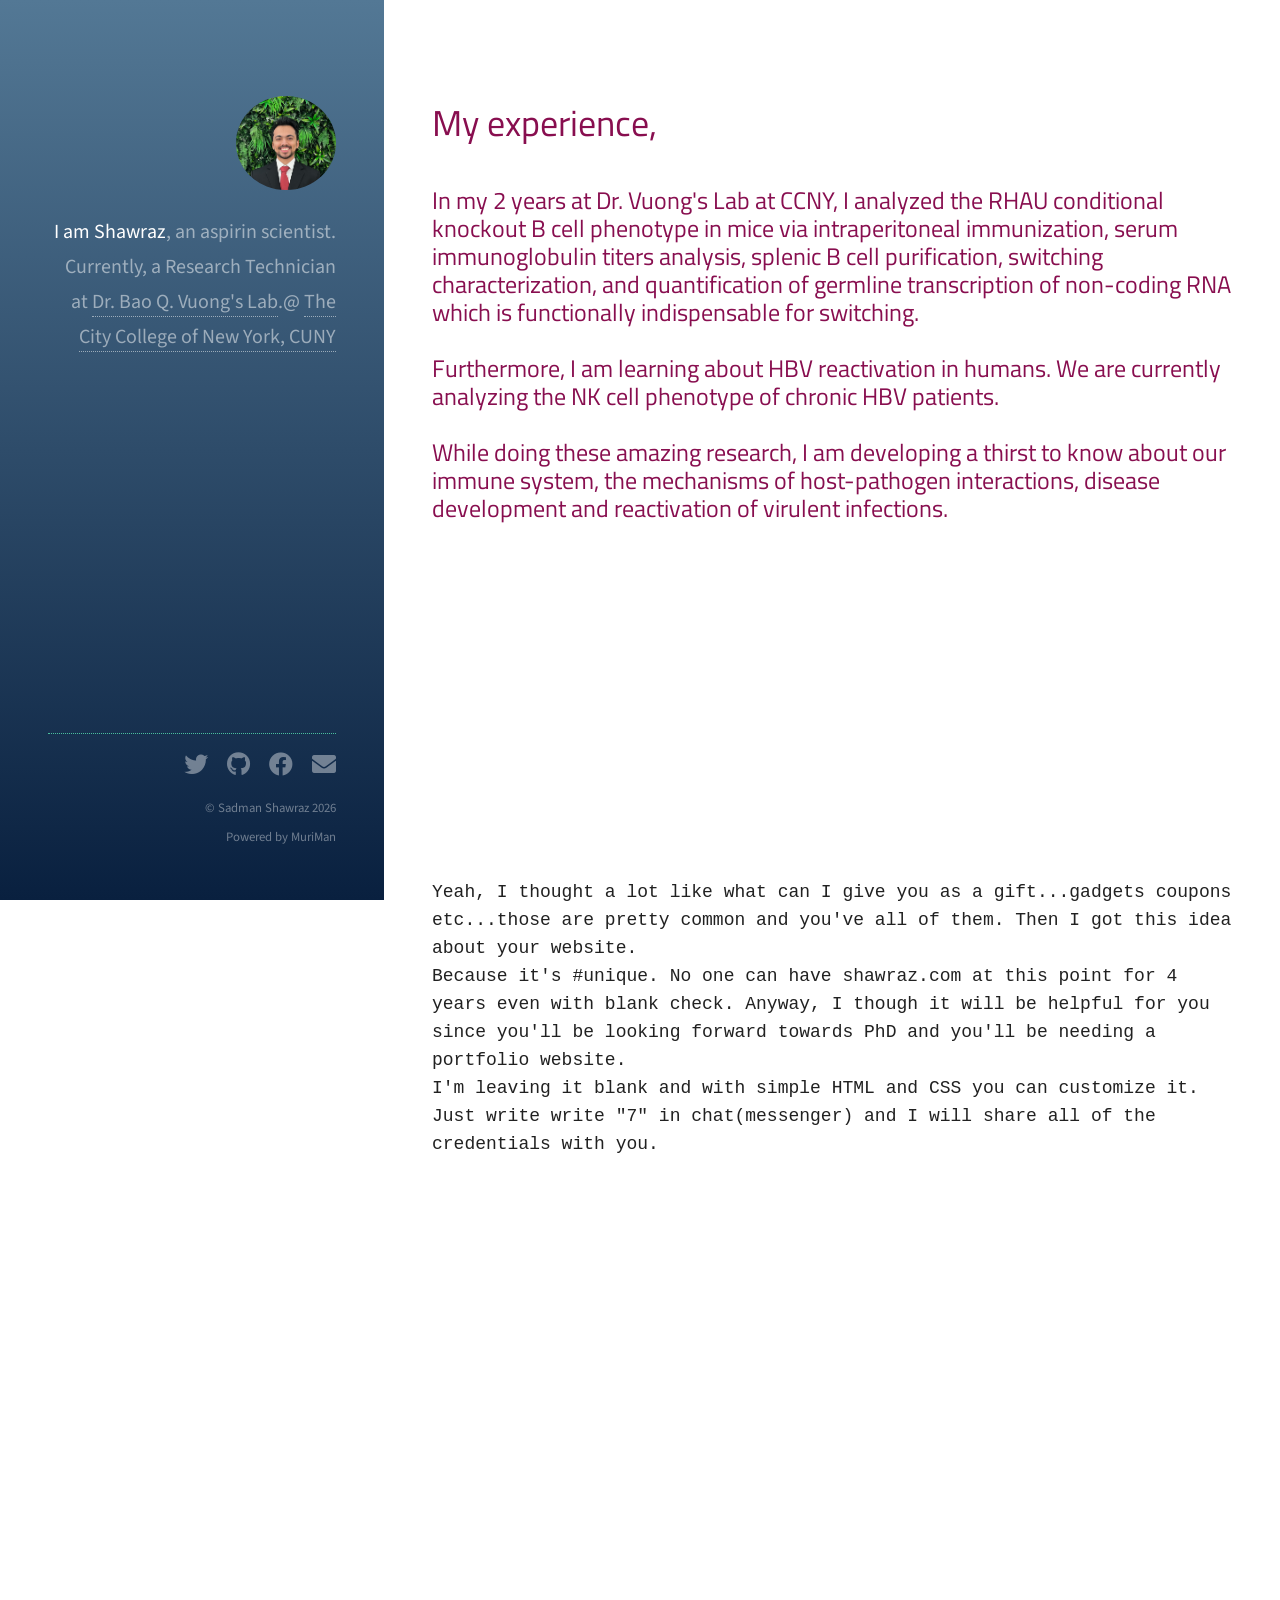
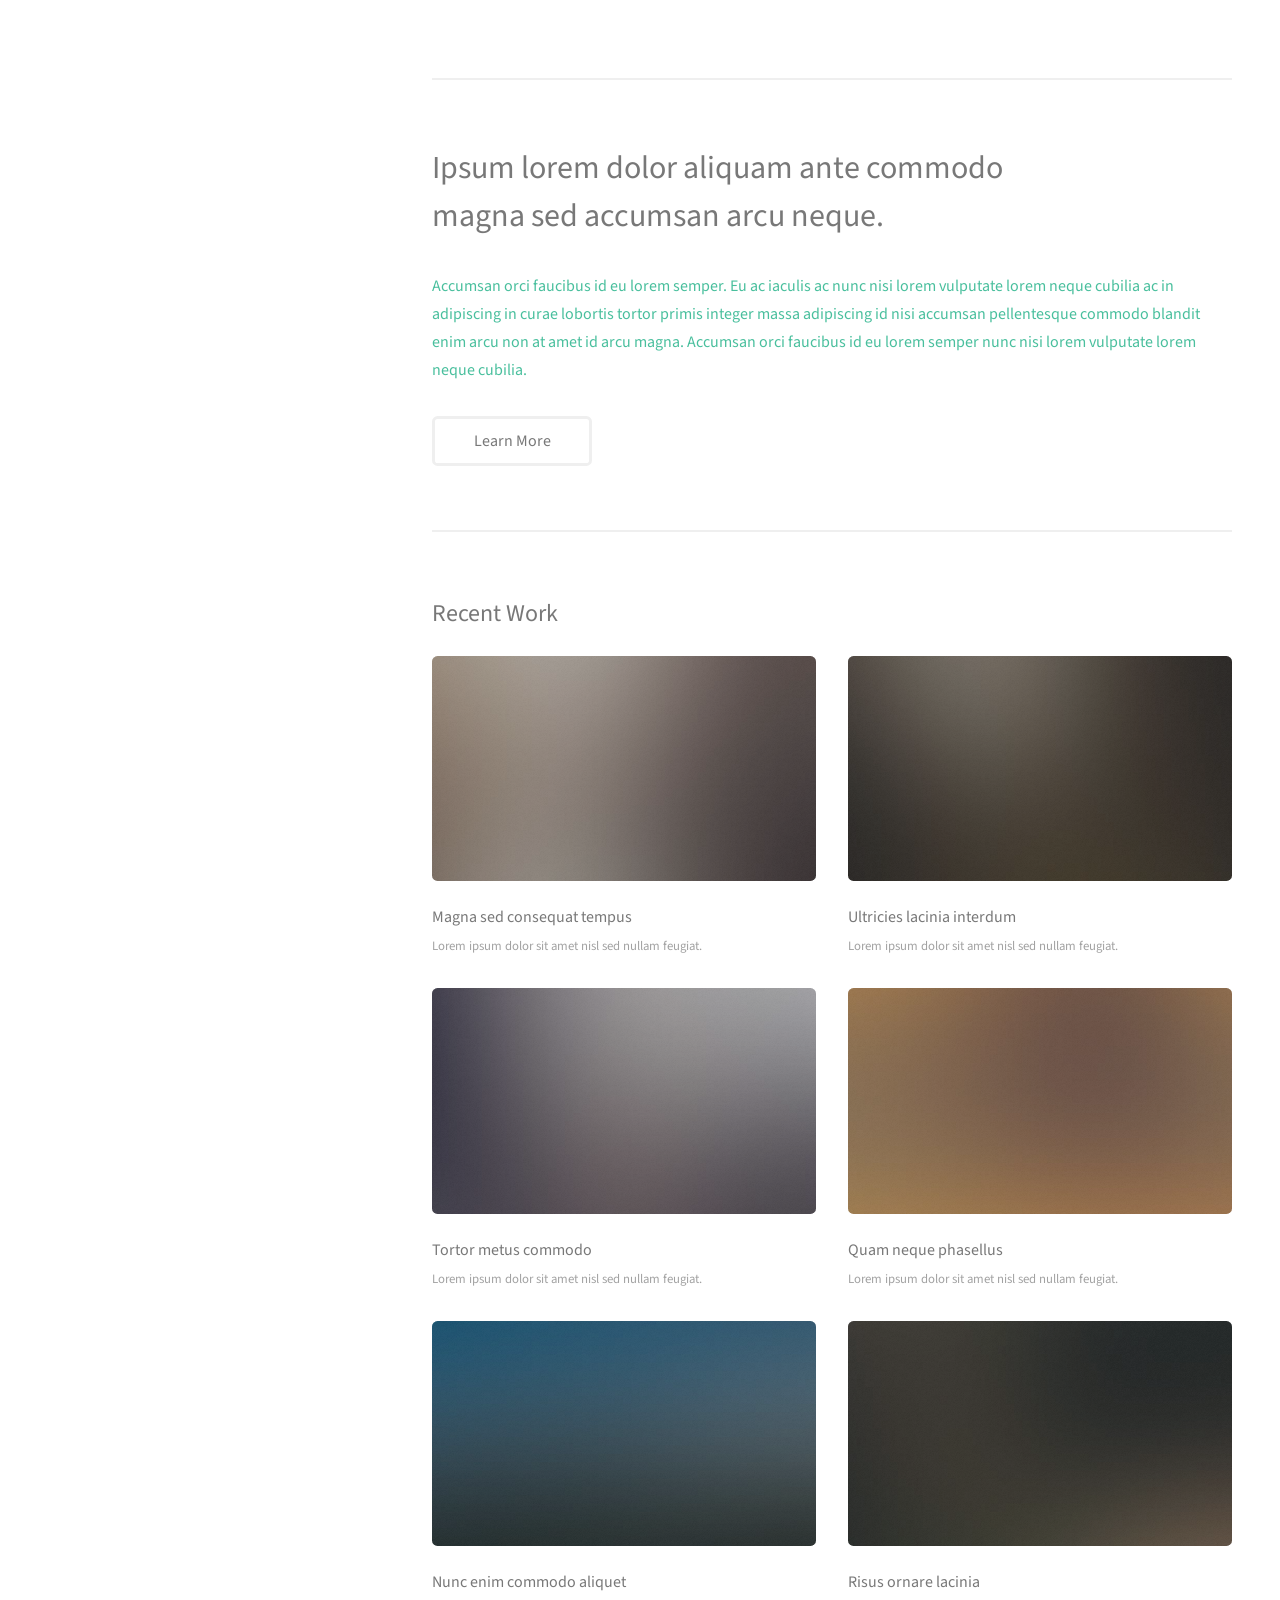
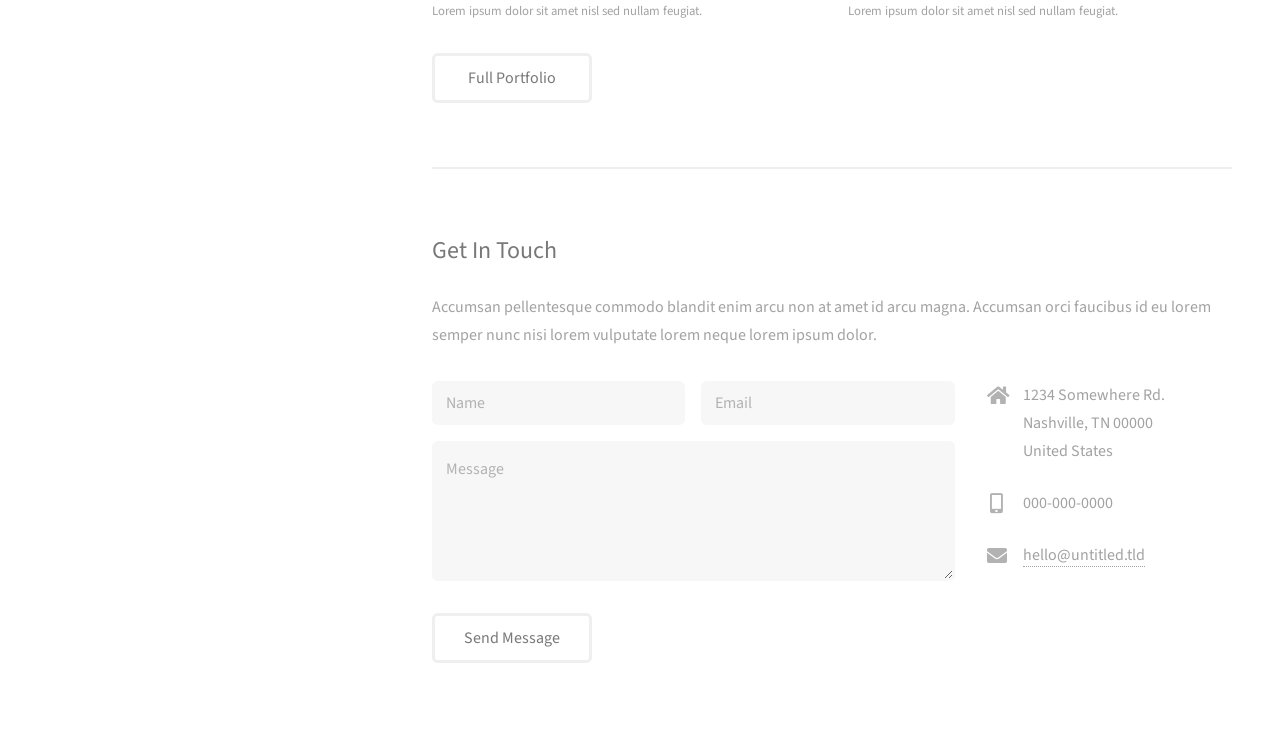
==== commit fd937449: "Update index.html" ====
--- a/index.html
+++ b/index.html
@@ -42,16 +42,13 @@
 				<header >
 					<h2 style="font-size: 36px; color: #880e4f; font-family: 'Titillium Web', cursive;">My experience,</h2>
 				</header>
-				<p style="font-size: 18px; color: #880e4f; font-family: 'Titillium Web', cursive">
-					I am working on characterizing the function of DEAH-box RNA Helicase RHAU (DHX36) in Class Switch Recombination in B Cells. 
-					<br>
-					<br>
-									
+				<p style="font-size: 24px; color: #880e4f; font-family: 'Titillium Web', cursive">			
 					In my 2 years at Dr. Vuong's Lab at CCNY, I analyzed the RHAU conditional knockout B cell phenotype in mice via intraperitoneal immunization, serum immunoglobulin titers analysis, splenic B cell purification, switching characterization, and quantification of germline transcription of non-coding RNA which is functionally indispensable for switching.
 					<br>
 					<br>
 									
 					Furthermore, I am learning about HBV reactivation in humans. We are currently analyzing the NK cell phenotype of chronic HBV patients.
+					<br>
 					<br>
 					While doing these amazing research, I am developing a thirst to know about our immune system, the mechanisms of host-pathogen interactions, disease development and reactivation of virulent infections. 
 
@@ -515,13 +512,13 @@
 			<footer id="footer">
 				<div class="inner">
 					<ul class="icons">
-						<li><a href="#" class="icon brands fa-twitter"><span class="label">Twitter</span></a></li>
+						<li><a href="#" class="icon brands fa-twitter"><span class="label">https://x.com/SShawraz</span></a></li>
 						<li><a href="#" class="icon brands fa-github"><span class="label">Github</span></a></li>
 						<li><a href="#" class="icon brands fa-facebook"><span class="label">Facebook</span></a></li>
 						<li><a href="#" class="icon solid fa-envelope"><span class="label">Email</span></a></li>
 					</ul>
 					<ul class="copyright">
-						<li>&copy; Sadman Shawraz <script>document.write(new Date().getFullYear())</script></li><li>Powered by <a href="http://sah.sh">Niloy</a></li>
+						<li>&copy; Sadman Shawraz <script>document.write(new Date().getFullYear())</script></li><li>Powered by MuriMan</a></li>
 					</ul>
 				</div>
 			</footer>
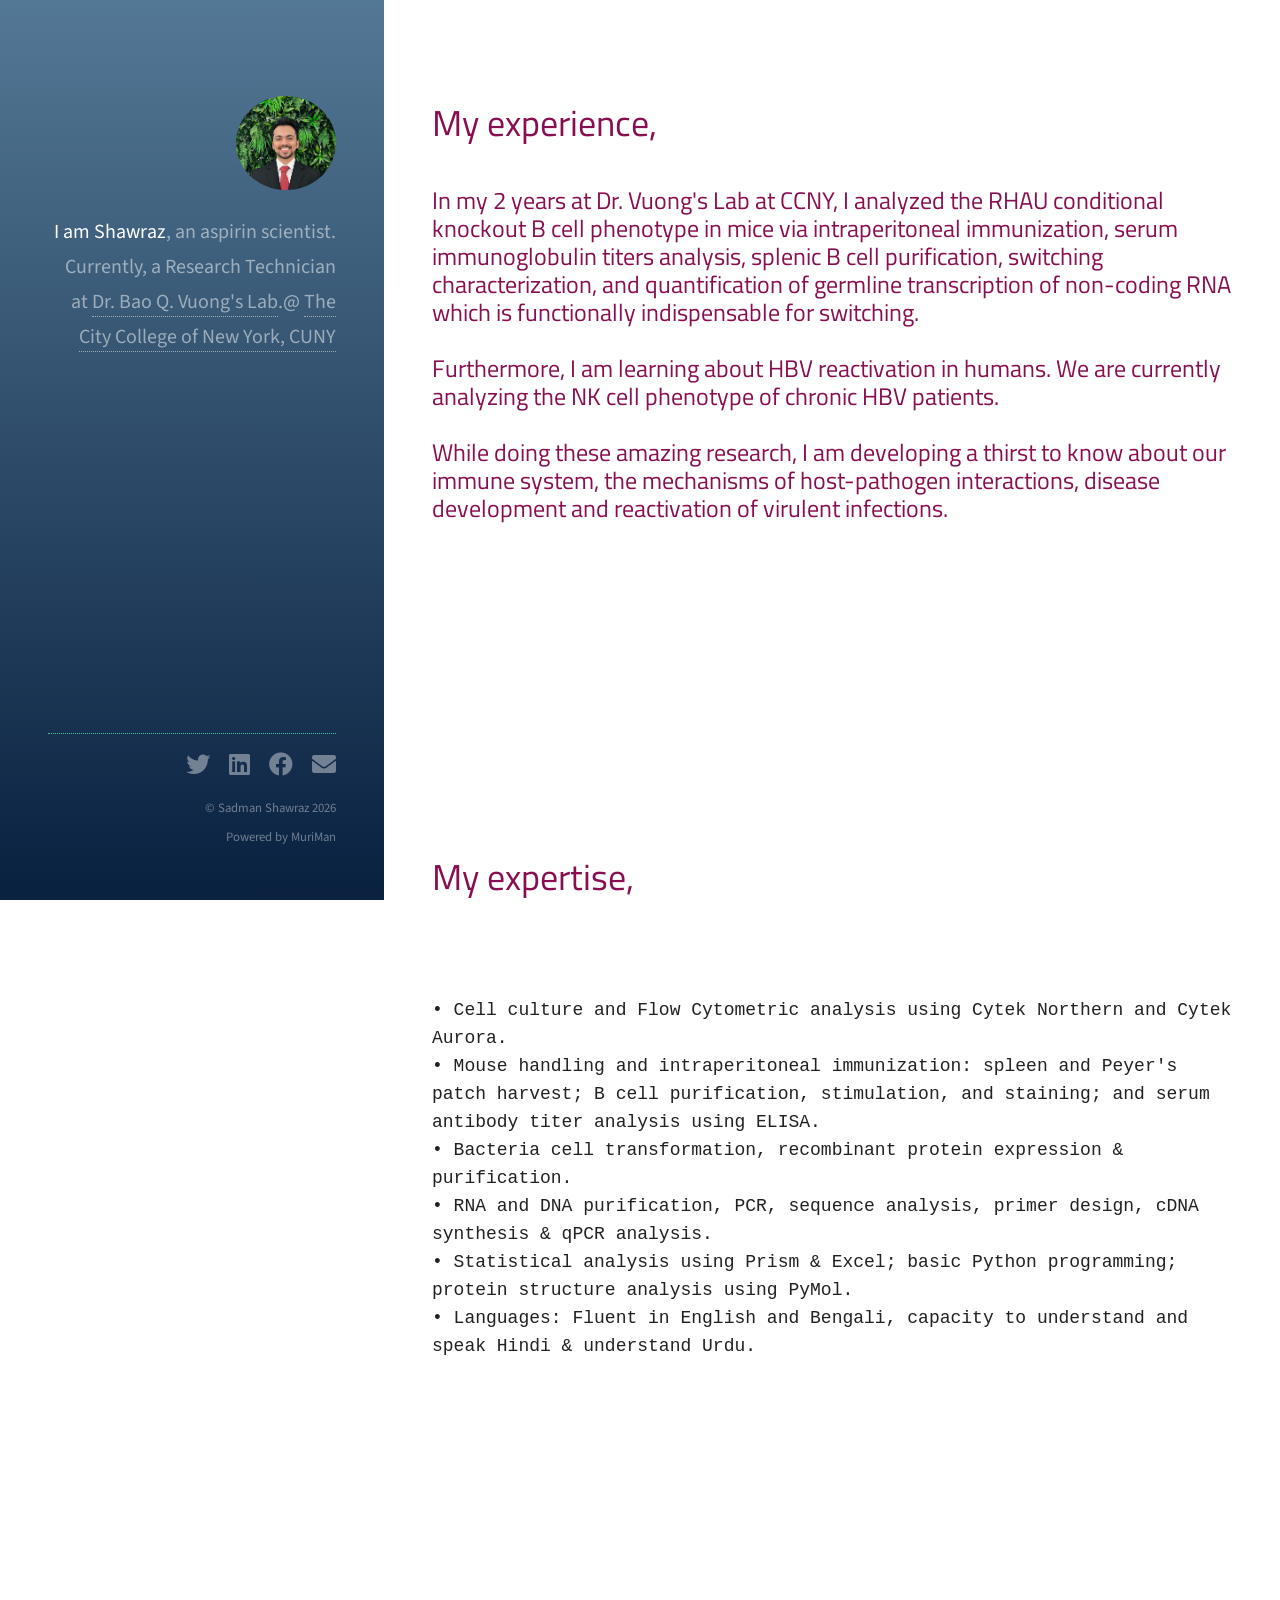
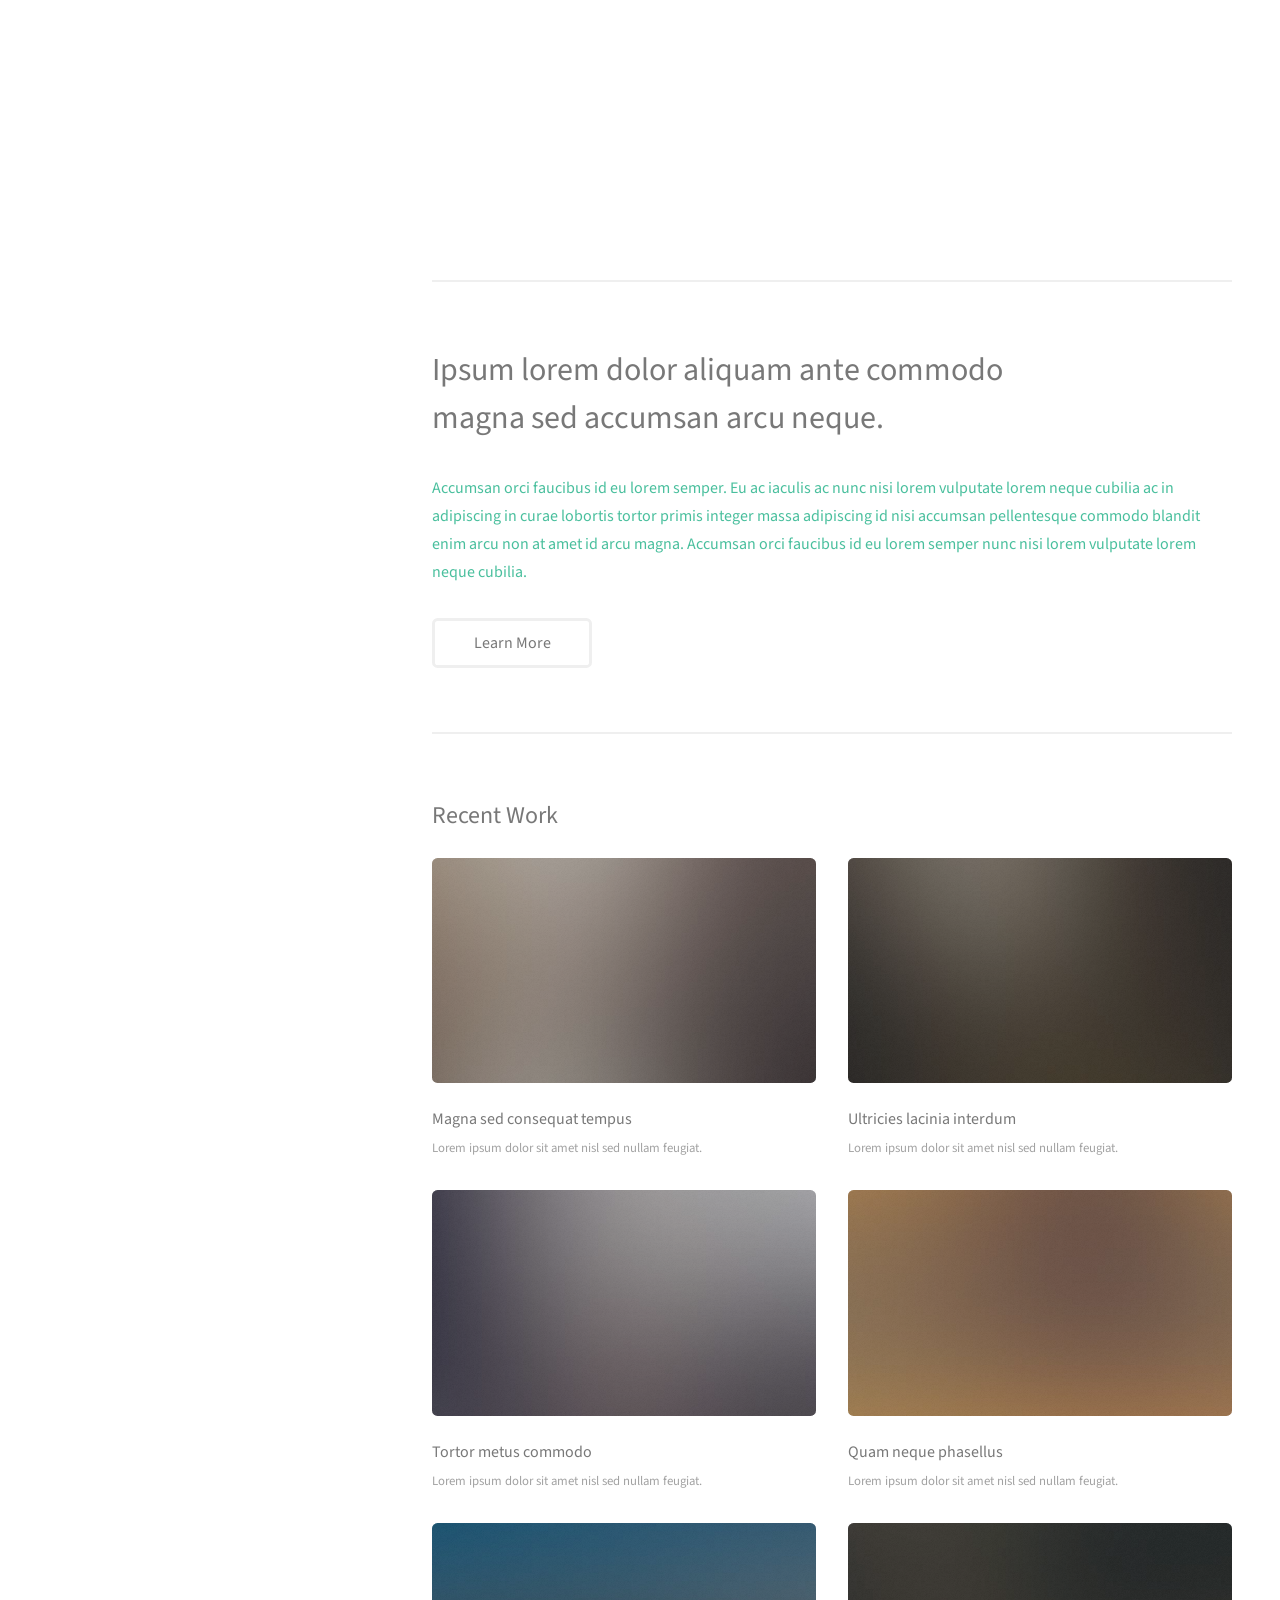
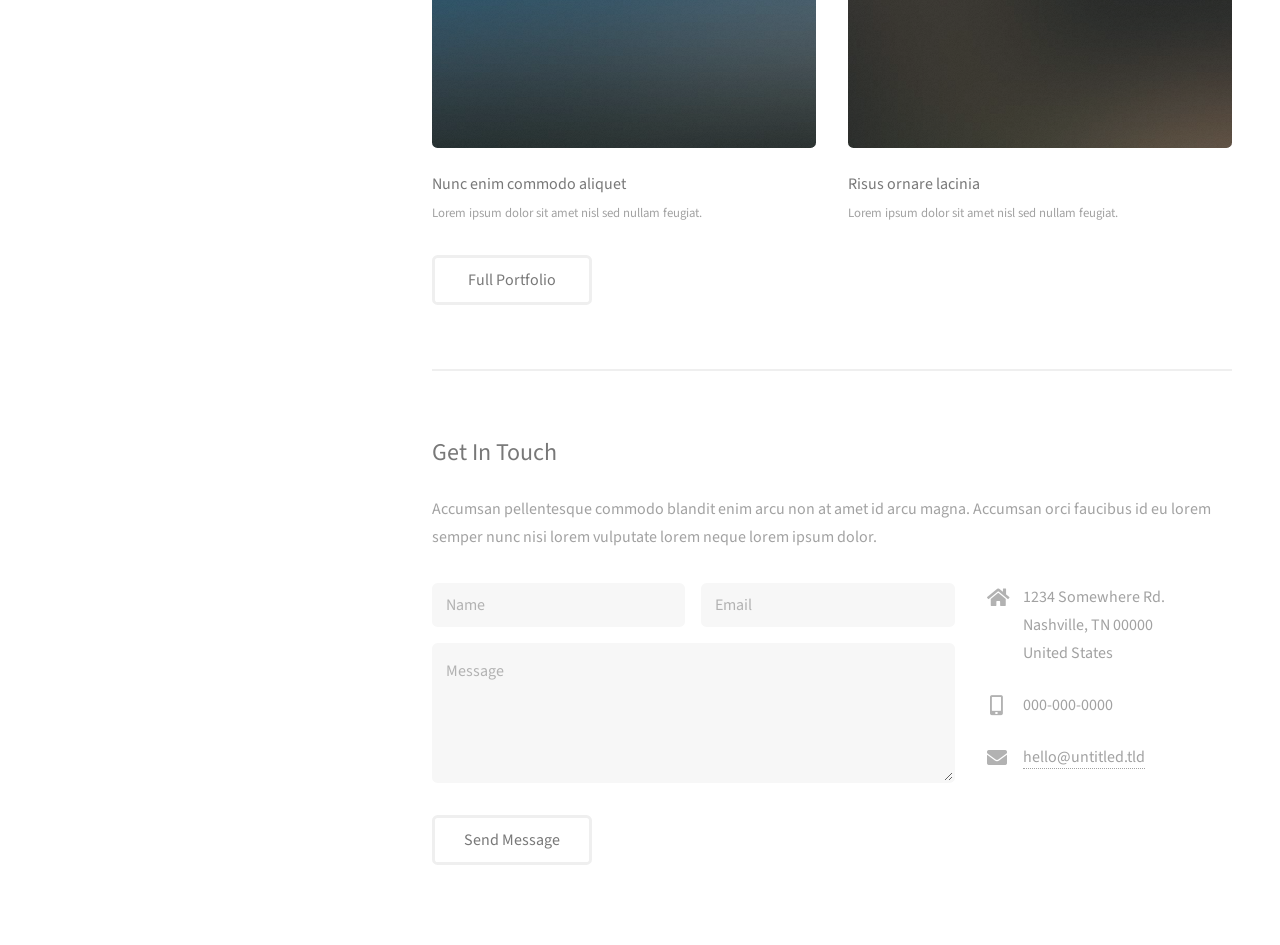
==== commit 2adfc90d: "Update index.html" ====
--- a/index.html
+++ b/index.html
@@ -66,16 +66,24 @@
 
 				<br>
 				<br>
-				<br>
+				<be>
+				<header >
+					<h2 style="font-size: 36px; color: #880e4f; font-family: 'Titillium Web', cursive;">My expertise,</h2>
+				</header>
 				<p style="font-size: 18px; color: #212121; font-family: 'Courier New', Courier, monospace">
-					Yeah, I thought a lot like what can I give you as a gift...gadgets coupons etc...those are pretty common and you've all of them. Then I got this idea about your website.
-					<br>
-
-					Because it's #unique. No one can have shawraz.com at this point for 4 years even with blank check. Anyway, I though it will be helpful for you since you'll be looking forward towards PhD and you'll be needing a portfolio website.
-					<br>
-
-					I'm leaving it blank and with simple HTML and CSS you can customize it. Just write write "7" in chat(messenger) and I will share all of the credentials with you.
-
+				<br>
+				<br>
+					•	Cell culture and Flow Cytometric analysis using Cytek Northern and Cytek Aurora.
+				<br>
+					•	Mouse handling and intraperitoneal immunization: spleen and Peyer's patch harvest; B cell purification, stimulation, and staining; and serum antibody titer analysis using ELISA.
+				<br>
+					•	Bacteria cell transformation, recombinant protein expression & purification.
+				<br>
+					•	RNA and DNA purification, PCR, sequence analysis, primer design, cDNA synthesis & qPCR analysis.
+				<br>
+					•	Statistical analysis using Prism & Excel; basic Python programming; protein structure analysis using PyMol.
+				<br>
+					•	Languages:  Fluent in English and Bengali, capacity to understand and speak Hindi & understand Urdu. 
 				</p>
 				<br>
 				<br>
@@ -513,7 +521,7 @@
 				<div class="inner">
 					<ul class="icons">
 						<li><a href="#" class="icon brands fa-twitter"><span class="label">https://x.com/SShawraz</span></a></li>
-						<li><a href="#" class="icon brands fa-github"><span class="label">Github</span></a></li>
+						<li><a href="#" class="icon brands fa-linkedin"><span class="label">https://www.linkedin.com/in/shawraz</span></a></li>
 						<li><a href="#" class="icon brands fa-facebook"><span class="label">Facebook</span></a></li>
 						<li><a href="#" class="icon solid fa-envelope"><span class="label">Email</span></a></li>
 					</ul>
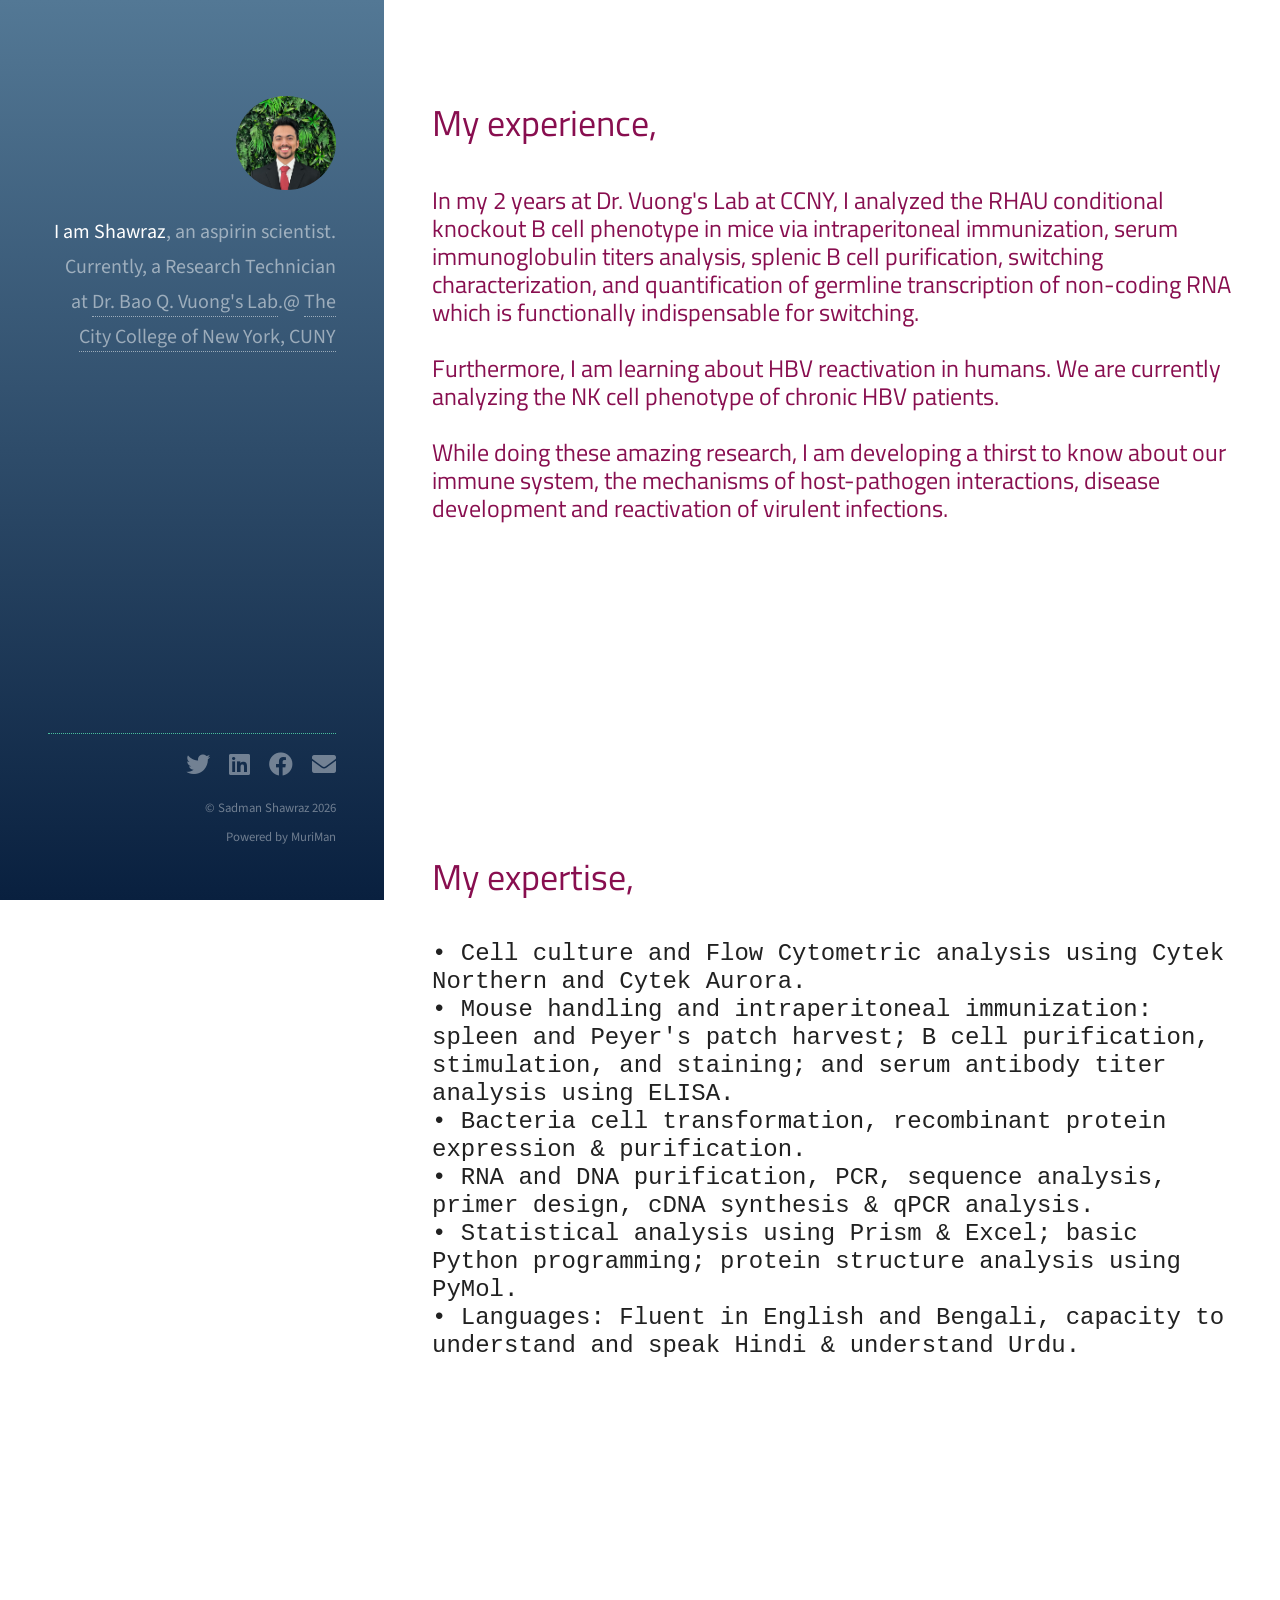
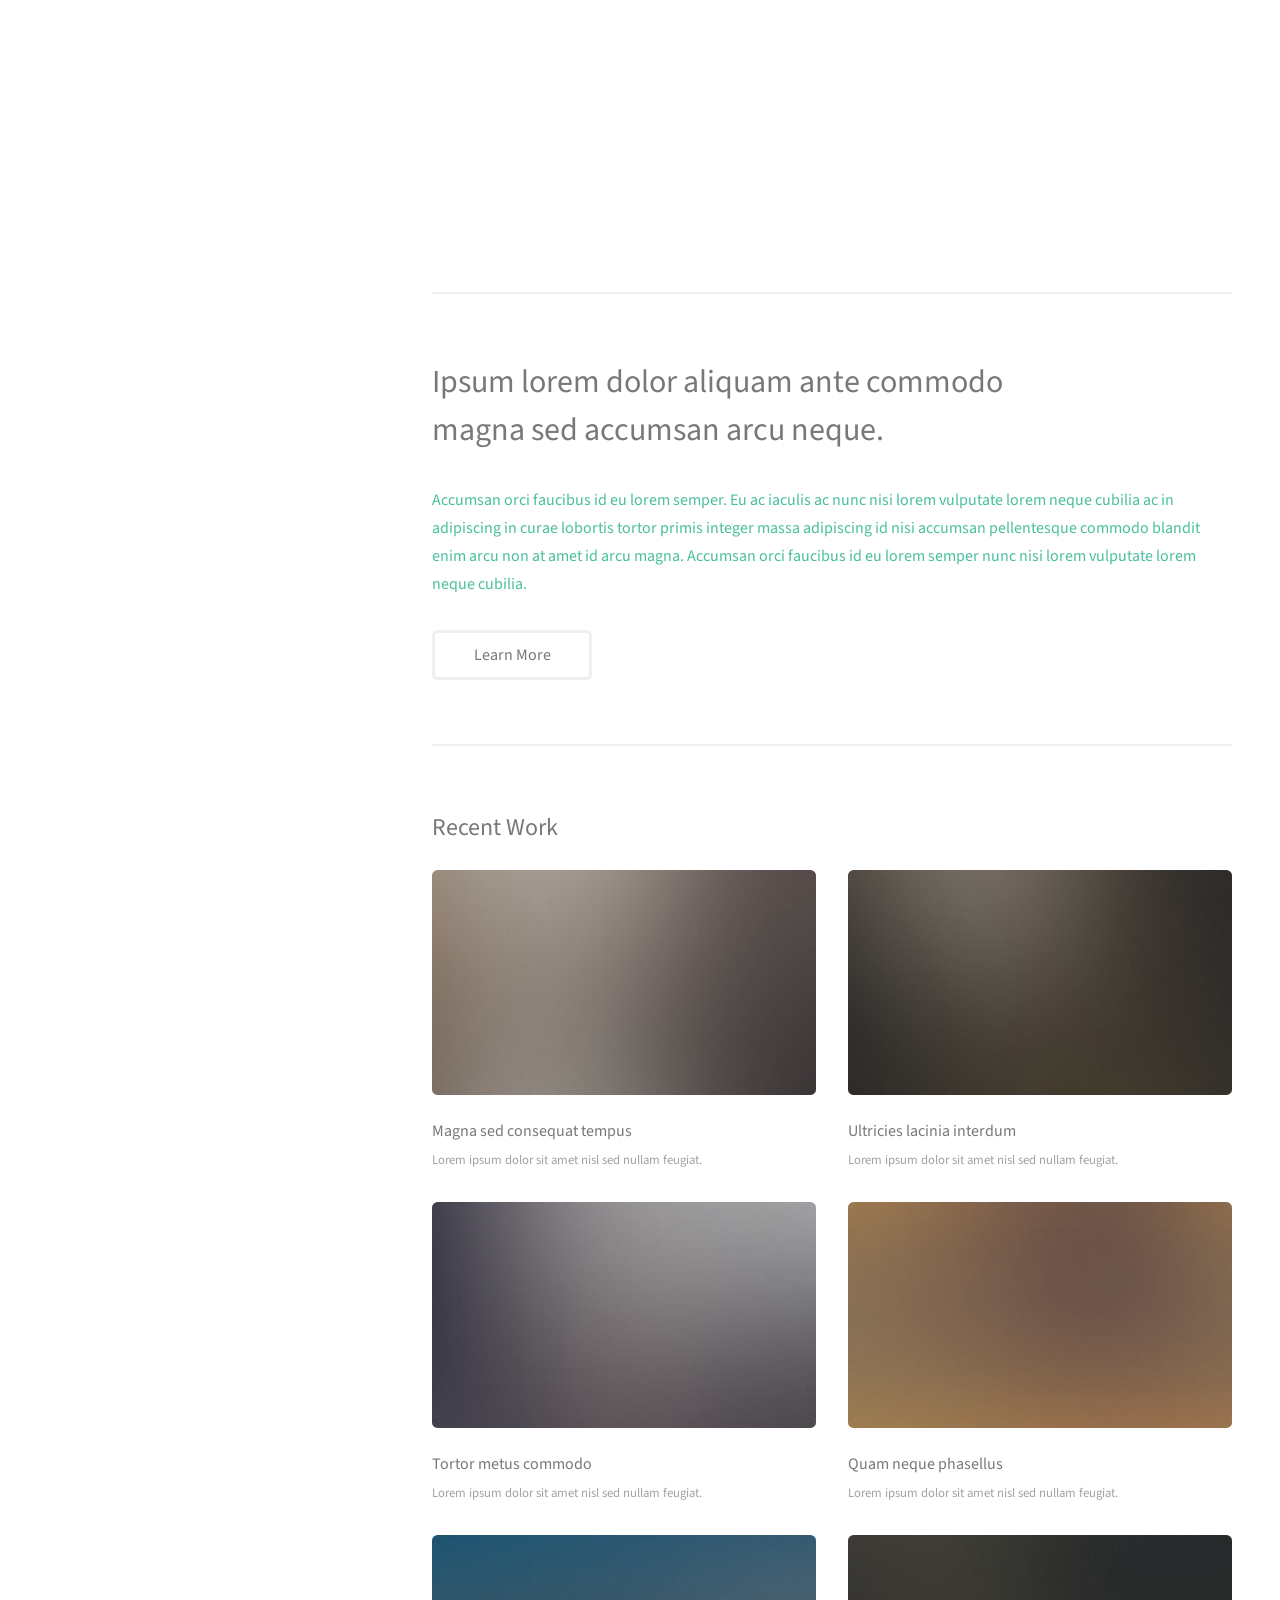
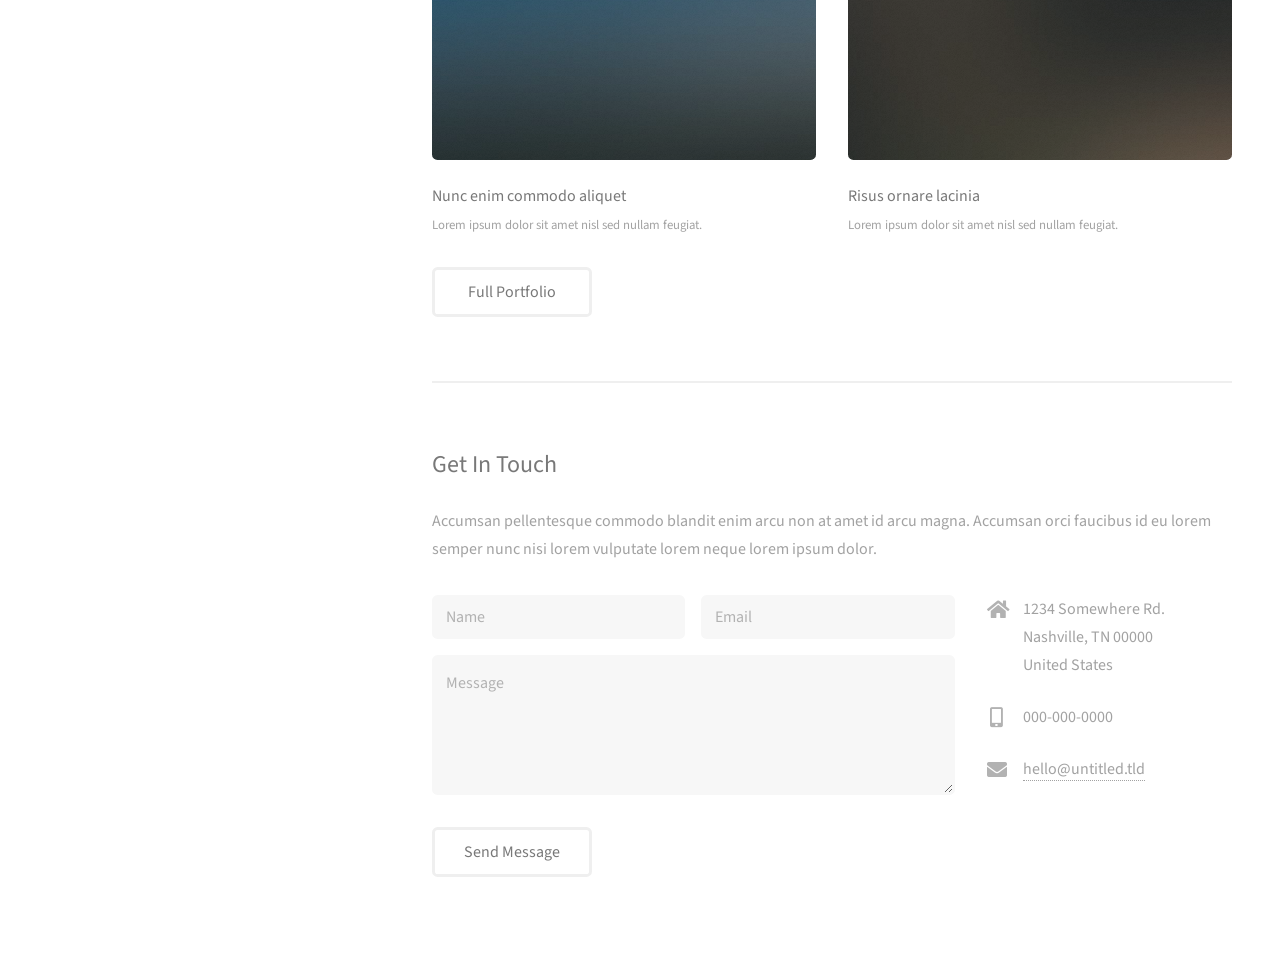
==== commit 665fc009: "Update index.html" ====
--- a/index.html
+++ b/index.html
@@ -70,9 +70,7 @@
 				<header >
 					<h2 style="font-size: 36px; color: #880e4f; font-family: 'Titillium Web', cursive;">My expertise,</h2>
 				</header>
-				<p style="font-size: 18px; color: #212121; font-family: 'Courier New', Courier, monospace">
-				<br>
-				<br>
+				<p style="font-size: 24px; color: #212121; font-family: 'Courier New', Courier, monospace">
 					•	Cell culture and Flow Cytometric analysis using Cytek Northern and Cytek Aurora.
 				<br>
 					•	Mouse handling and intraperitoneal immunization: spleen and Peyer's patch harvest; B cell purification, stimulation, and staining; and serum antibody titer analysis using ELISA.
@@ -520,10 +518,10 @@
 			<footer id="footer">
 				<div class="inner">
 					<ul class="icons">
-						<li><a href="#" class="icon brands fa-twitter"><span class="label">https://x.com/SShawraz</span></a></li>
-						<li><a href="#" class="icon brands fa-linkedin"><span class="label">https://www.linkedin.com/in/shawraz</span></a></li>
+						<li><a href="https://x.com/SShawraz" class="icon brands fa-twitter"><span class="label">Twitter</span></a></li>
+						<li><a href="https://www.linkedin.com/in/shawraz" class="icon brands fa-linkedin"><span class="label">LinkedIn</span></a></li>
 						<li><a href="#" class="icon brands fa-facebook"><span class="label">Facebook</span></a></li>
-						<li><a href="#" class="icon solid fa-envelope"><span class="label">Email</span></a></li>
+						<li><a href="shawraz09@gmail.com" class="icon solid fa-envelope"><span class="label">Email</span></a></li>
 					</ul>
 					<ul class="copyright">
 						<li>&copy; Sadman Shawraz <script>document.write(new Date().getFullYear())</script></li><li>Powered by MuriMan</a></li>
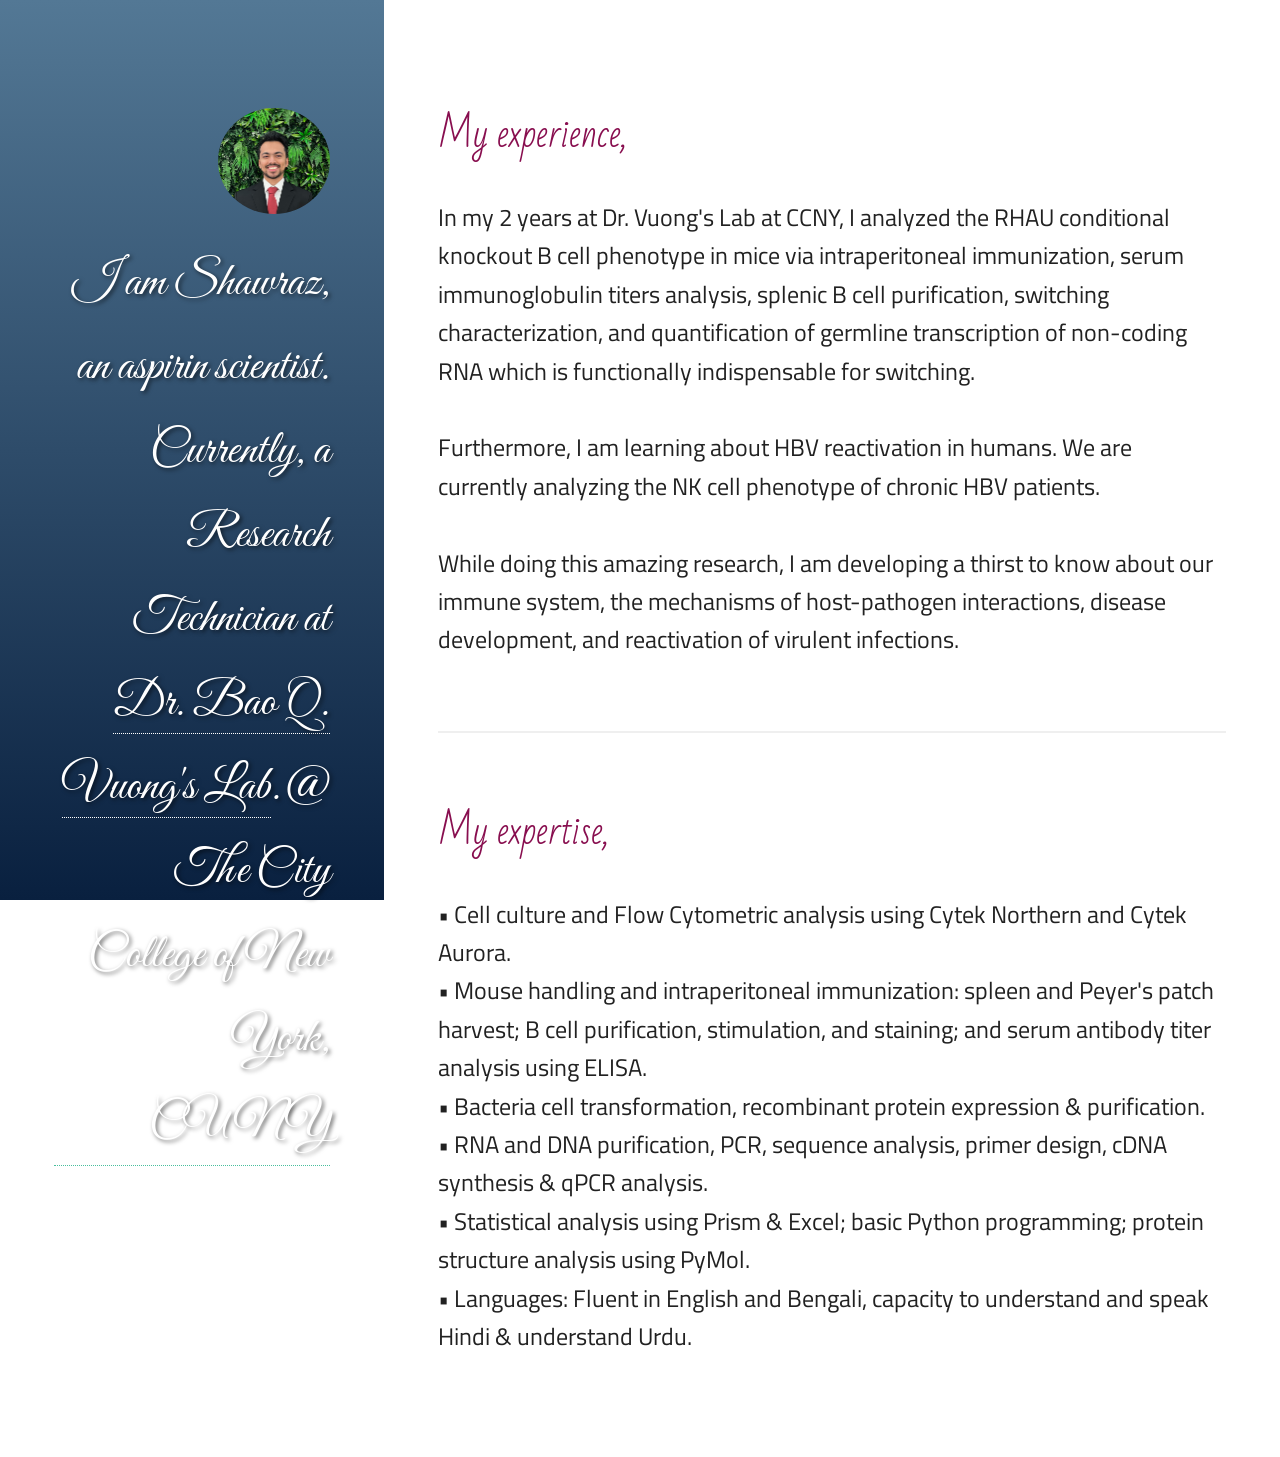
==== commit 08604cbe: "Update index.html" ====
--- a/index.html
+++ b/index.html
@@ -1,541 +1,93 @@
 <!DOCTYPE HTML>
-<!--
-	Strata by HTML5 UP
-	html5up.net | @ajlkn
-	Free for personal and commercial use under the CCA 3.0 license (html5up.net/license)
--->
 <html>
-	<head>
-		<title>Sadman Shawraz</title>
-		<meta charset="utf-8" />
+<head>
+    <title>Sadman Shawraz</title>
+    <meta charset="utf-8" />
+    <meta name="viewport" content="width=device-width, initial-scale=1, user-scalable=no" />
+    <link rel="stylesheet" href="assets/css/main.css" />
+    <link rel="preconnect" href="https://fonts.googleapis.com">
+    <link rel="preconnect" href="https://fonts.gstatic.com" crossorigin>
+    <link href="https://fonts.googleapis.com/css2?family=Great+Vibes&display=swap" rel="stylesheet">
+    <link href="https://fonts.googleapis.com/css2?family=Bad+Script&display=swap" rel="stylesheet">
+    <link href="https://fonts.googleapis.com/css2?family=Titillium+Web:wght@300;400&display=swap" rel="stylesheet">
+    <style>
+        /* Header customization */
+        #header h1 {
+            font-family: 'Great Vibes', cursive;
+            font-size: 48px;
+            color: #fff;
+            text-shadow: 2px 2px 4px rgba(0, 0, 0, 0.6);
+        }
 
-		<meta name="robots" content="noindex"> 		<!-- Remove this line -->
+        /* Section titles */
+        section header h2 {
+            font-family: 'Bad Script', cursive;
+            font-size: 36px;
+            color: #880e4f;
+        }
 
+        /* Body text */
+        body {
+            font-family: 'Titillium Web', sans-serif;
+            font-size: 18px;
+            line-height: 1.6;
+        }
 
-		<meta name="viewport" content="width=device-width, initial-scale=1, user-scalable=no" />
-		<link rel="stylesheet" href="assets/css/main.css" />
-		<link rel="preconnect" href="https://fonts.googleapis.com"><link rel="preconnect" href="https://fonts.gstatic.com" crossorigin><link href="https://fonts.googleapis.com/css2?family=Great+Vibes&display=swap" rel="stylesheet">
-		<link rel="preconnect" href="https://fonts.googleapis.com"><link rel="preconnect" href="https://fonts.gstatic.com" crossorigin><link href="https://fonts.googleapis.com/css2?family=Bad+Script&display=swap" rel="stylesheet">
-		<link rel="preconnect" href="https://fonts.googleapis.com"><link rel="preconnect" href="https://fonts.gstatic.com" crossorigin><link href="https://fonts.googleapis.com/css2?family=Nothing+You+Could+Do&display=swap" rel="stylesheet">
-		<link rel="preconnect" href="https://fonts.googleapis.com"><link rel="preconnect" href="https://fonts.gstatic.com" crossorigin><link href="https://fonts.googleapis.com/css2?family=Titillium+Web:wght@300;400&display=swap" rel="stylesheet">
-	</head>
-	<body class="is-preload">
+        /* Header background gradient */
+        #header {
+            background-image: linear-gradient(to top, #09203f 0%, #537895 100%);
+        }
 
-		<!-- Header -->
-			<header id="header" style="    background-image: linear-gradient(to top, rgb(9, 32, 63) 0%, rgb(83, 120, 149) 100%);">
-				<div class="inner">
-					<a href="#" class="image avatar"><img src="images/kitana/IMG_1072.jpg" alt="Sadman Shawraz" /></a>
-					<h1><strong>I am Shawraz</strong>, an aspirin scientist.<br />
-						Currently, a Research Technician at <br /> <a href="https://www.bqvlab.org/">Dr. Bao Q. Vuong's Lab</a>.<br />@ <a href="https://www.ccny.cuny.edu/">The City College of New York, CUNY</h1>
-				</div>
-			</header>
+        /* Section text */
+        section p {
+            font-size: 24px;
+            color: #212121;
+        }
+    </style>
+</head>
+<body class="is-preload">
 
-		<!-- Main -->
-			<div id="main">
+    <!-- Header -->
+    <header id="header">
+        <div class="inner">
+            <a href="#" class="image avatar"><img src="images/kitana/IMG_1072.jpg" alt="Sadman Shawraz" /></a>
+            <h1><strong>I am Shawraz</strong>, an aspirin scientist.<br />
+                Currently, a Research Technician at <br /> <a href="https://www.bqvlab.org/">Dr. Bao Q. Vuong's Lab</a>.<br />@ <a href="https://www.ccny.cuny.edu/">The City College of New York, CUNY</h1>
+        </div>
+    </header>
 
+    <!-- Main -->
+    <div id="main">
 
+        <!-- Experience Section -->
+        <section>
+            <header>
+                <h2>My experience,</h2>
+            </header>
+            <p>
+                In my 2 years at Dr. Vuong's Lab at CCNY, I analyzed the RHAU conditional knockout B cell phenotype in mice via intraperitoneal immunization, serum immunoglobulin titers analysis, splenic B cell purification, switching characterization, and quantification of germline transcription of non-coding RNA which is functionally indispensable for switching.
+                <br><br>
+                Furthermore, I am learning about HBV reactivation in humans. We are currently analyzing the NK cell phenotype of chronic HBV patients.
+                <br><br>
+                While doing this amazing research, I am developing a thirst to know about our immune system, the mechanisms of host-pathogen interactions, disease development, and reactivation of virulent infections.
+            </p>
+        </section>
 
-				
+        <!-- Expertise Section -->
+        <section>
+            <header>
+                <h2>My expertise,</h2>
+            </header>
+            <p>
+                • Cell culture and Flow Cytometric analysis using Cytek Northern and Cytek Aurora.<br>
+                • Mouse handling and intraperitoneal immunization: spleen and Peyer's patch harvest; B cell purification, stimulation, and staining; and serum antibody titer analysis using ELISA.<br>
+                • Bacteria cell transformation, recombinant protein expression & purification.<br>
+                • RNA and DNA purification, PCR, sequence analysis, primer design, cDNA synthesis & qPCR analysis.<br>
+                • Statistical analysis using Prism & Excel; basic Python programming; protein structure analysis using PyMol.<br>
+                • Languages: Fluent in English and Bengali, capacity to understand and speak Hindi & understand Urdu.
+            </p>
+        </section>
 
-			<!-- One -->
-			<section >
-				<header >
-					<h2 style="font-size: 36px; color: #880e4f; font-family: 'Titillium Web', cursive;">My experience,</h2>
-				</header>
-				<p style="font-size: 24px; color: #880e4f; font-family: 'Titillium Web', cursive">			
-					In my 2 years at Dr. Vuong's Lab at CCNY, I analyzed the RHAU conditional knockout B cell phenotype in mice via intraperitoneal immunization, serum immunoglobulin titers analysis, splenic B cell purification, switching characterization, and quantification of germline transcription of non-coding RNA which is functionally indispensable for switching.
-					<br>
-					<br>
-									
-					Furthermore, I am learning about HBV reactivation in humans. We are currently analyzing the NK cell phenotype of chronic HBV patients.
-					<br>
-					<br>
-					While doing these amazing research, I am developing a thirst to know about our immune system, the mechanisms of host-pathogen interactions, disease development and reactivation of virulent infections. 
-
-				</p>
-	
-				<be>
-				<br>
-				<br>
-				<br>
-				<br>
-				<br>
-				<br>
-				<br>
-				<br>
-
-				<br>
-				<br>
-				<be>
-				<header >
-					<h2 style="font-size: 36px; color: #880e4f; font-family: 'Titillium Web', cursive;">My expertise,</h2>
-				</header>
-				<p style="font-size: 24px; color: #212121; font-family: 'Courier New', Courier, monospace">
-					•	Cell culture and Flow Cytometric analysis using Cytek Northern and Cytek Aurora.
-				<br>
-					•	Mouse handling and intraperitoneal immunization: spleen and Peyer's patch harvest; B cell purification, stimulation, and staining; and serum antibody titer analysis using ELISA.
-				<br>
-					•	Bacteria cell transformation, recombinant protein expression & purification.
-				<br>
-					•	RNA and DNA purification, PCR, sequence analysis, primer design, cDNA synthesis & qPCR analysis.
-				<br>
-					•	Statistical analysis using Prism & Excel; basic Python programming; protein structure analysis using PyMol.
-				<br>
-					•	Languages:  Fluent in English and Bengali, capacity to understand and speak Hindi & understand Urdu. 
-				</p>
-				<br>
-				<br>
-				<br>
-				<br>
-				<br>
-				<br>
-				<br>
-				<br>
-				<br>
-				<br>
-				<br>
-				<br>
-				<br>
-				<br>
-				<br>
-			</section>
-
-
-
-
-
-				<!-- One -->
-					<section id="one">
-						<header class="major">
-							<h2>Ipsum lorem dolor aliquam ante commodo<br />
-							magna sed accumsan arcu neque.</h2>
-						</header>
-						<p>Accumsan orci faucibus id eu lorem semper. Eu ac iaculis ac nunc nisi lorem vulputate lorem neque cubilia ac in adipiscing in curae lobortis tortor primis integer massa adipiscing id nisi accumsan pellentesque commodo blandit enim arcu non at amet id arcu magna. Accumsan orci faucibus id eu lorem semper nunc nisi lorem vulputate lorem neque cubilia.</p>
-						<ul class="actions">
-							<li><a href="#" class="button">Learn More</a></li>
-						</ul>
-					</section>
-
-				<!-- Two -->
-					<section id="two">
-						<h2>Recent Work</h2>
-						<div class="row">
-							<article class="col-6 col-12-xsmall work-item">
-								<a href="images/fulls/01.jpg" class="image fit thumb"><img src="images/thumbs/01.jpg" alt="" /></a>
-								<h3>Magna sed consequat tempus</h3>
-								<p>Lorem ipsum dolor sit amet nisl sed nullam feugiat.</p>
-							</article>
-							<article class="col-6 col-12-xsmall work-item">
-								<a href="images/fulls/02.jpg" class="image fit thumb"><img src="images/thumbs/02.jpg" alt="" /></a>
-								<h3>Ultricies lacinia interdum</h3>
-								<p>Lorem ipsum dolor sit amet nisl sed nullam feugiat.</p>
-							</article>
-							<article class="col-6 col-12-xsmall work-item">
-								<a href="images/fulls/03.jpg" class="image fit thumb"><img src="images/thumbs/03.jpg" alt="" /></a>
-								<h3>Tortor metus commodo</h3>
-								<p>Lorem ipsum dolor sit amet nisl sed nullam feugiat.</p>
-							</article>
-							<article class="col-6 col-12-xsmall work-item">
-								<a href="images/fulls/04.jpg" class="image fit thumb"><img src="images/thumbs/04.jpg" alt="" /></a>
-								<h3>Quam neque phasellus</h3>
-								<p>Lorem ipsum dolor sit amet nisl sed nullam feugiat.</p>
-							</article>
-							<article class="col-6 col-12-xsmall work-item">
-								<a href="images/fulls/05.jpg" class="image fit thumb"><img src="images/thumbs/05.jpg" alt="" /></a>
-								<h3>Nunc enim commodo aliquet</h3>
-								<p>Lorem ipsum dolor sit amet nisl sed nullam feugiat.</p>
-							</article>
-							<article class="col-6 col-12-xsmall work-item">
-								<a href="images/fulls/06.jpg" class="image fit thumb"><img src="images/thumbs/06.jpg" alt="" /></a>
-								<h3>Risus ornare lacinia</h3>
-								<p>Lorem ipsum dolor sit amet nisl sed nullam feugiat.</p>
-							</article>
-						</div>
-						<ul class="actions">
-							<li><a href="#" class="button">Full Portfolio</a></li>
-						</ul>
-					</section>
-
-				<!-- Three -->
-					<section id="three">
-						<h2>Get In Touch</h2>
-						<p>Accumsan pellentesque commodo blandit enim arcu non at amet id arcu magna. Accumsan orci faucibus id eu lorem semper nunc nisi lorem vulputate lorem neque lorem ipsum dolor.</p>
-						<div class="row">
-							<div class="col-8 col-12-small">
-								<form method="post" action="#">
-									<div class="row gtr-uniform gtr-50">
-										<div class="col-6 col-12-xsmall"><input type="text" name="name" id="name" placeholder="Name" /></div>
-										<div class="col-6 col-12-xsmall"><input type="email" name="email" id="email" placeholder="Email" /></div>
-										<div class="col-12"><textarea name="message" id="message" placeholder="Message" rows="4"></textarea></div>
-									</div>
-								</form>
-								<ul class="actions">
-									<li><input type="submit" value="Send Message" /></li>
-								</ul>
-							</div>
-							<div class="col-4 col-12-small">
-								<ul class="labeled-icons">
-									<li>
-										<h3 class="icon solid fa-home"><span class="label">Address</span></h3>
-										1234 Somewhere Rd.<br />
-										Nashville, TN 00000<br />
-										United States
-									</li>
-									<li>
-										<h3 class="icon solid fa-mobile-alt"><span class="label">Phone</span></h3>
-										000-000-0000
-									</li>
-									<li>
-										<h3 class="icon solid fa-envelope"><span class="label">Email</span></h3>
-										<a href="#">hello@untitled.tld</a>
-									</li>
-								</ul>
-							</div>
-						</div>
-					</section>
-
-				<!-- Four -->
-				<!--
-					<section id="four">
-						<h2>Elements</h2>
-
-						<section>
-							<h4>Text</h4>
-							<p>This is <b>bold</b> and this is <strong>strong</strong>. This is <i>italic</i> and this is <em>emphasized</em>.
-							This is <sup>superscript</sup> text and this is <sub>subscript</sub> text.
-							This is <u>underlined</u> and this is code: <code>for (;;) { ... }</code>. Finally, <a href="#">this is a link</a>.</p>
-							<hr />
-							<header>
-								<h4>Heading with a Subtitle</h4>
-								<p>Lorem ipsum dolor sit amet nullam id egestas urna aliquam</p>
-							</header>
-							<p>Nunc lacinia ante nunc ac lobortis. Interdum adipiscing gravida odio porttitor sem non mi integer non faucibus ornare mi ut ante amet placerat aliquet. Volutpat eu sed ante lacinia sapien lorem accumsan varius montes viverra nibh in adipiscing blandit tempus accumsan.</p>
-							<header>
-								<h5>Heading with a Subtitle</h5>
-								<p>Lorem ipsum dolor sit amet nullam id egestas urna aliquam</p>
-							</header>
-							<p>Nunc lacinia ante nunc ac lobortis. Interdum adipiscing gravida odio porttitor sem non mi integer non faucibus ornare mi ut ante amet placerat aliquet. Volutpat eu sed ante lacinia sapien lorem accumsan varius montes viverra nibh in adipiscing blandit tempus accumsan.</p>
-							<hr />
-							<h2>Heading Level 2</h2>
-							<h3>Heading Level 3</h3>
-							<h4>Heading Level 4</h4>
-							<h5>Heading Level 5</h5>
-							<h6>Heading Level 6</h6>
-							<hr />
-							<h5>Blockquote</h5>
-							<blockquote>Fringilla nisl. Donec accumsan interdum nisi, quis tincidunt felis sagittis eget tempus euismod. Vestibulum ante ipsum primis in faucibus vestibulum. Blandit adipiscing eu felis iaculis volutpat ac adipiscing accumsan faucibus. Vestibulum ante ipsum primis in faucibus lorem ipsum dolor sit amet nullam adipiscing eu felis.</blockquote>
-							<h5>Preformatted</h5>
-							<pre><code>i = 0;
-
-while (!deck.isInOrder()) {
-print 'Iteration ' + i;
-deck.shuffle();
-i++;
-}
-
-print 'It took ' + i + ' iterations to sort the deck.';</code></pre>
-						</section>
-
-						<section>
-							<h4>Lists</h4>
-							<div class="row">
-								<div class="col-6 col-12-xsmall">
-									<h5>Unordered</h5>
-									<ul>
-										<li>Dolor pulvinar etiam magna etiam.</li>
-										<li>Sagittis adipiscing lorem eleifend.</li>
-										<li>Felis enim feugiat dolore viverra.</li>
-									</ul>
-									<h5>Alternate</h5>
-									<ul class="alt">
-										<li>Dolor pulvinar etiam magna etiam.</li>
-										<li>Sagittis adipiscing lorem eleifend.</li>
-										<li>Felis enim feugiat dolore viverra.</li>
-									</ul>
-								</div>
-								<div class="col-6 col-12-xsmall">
-									<h5>Ordered</h5>
-									<ol>
-										<li>Dolor pulvinar etiam magna etiam.</li>
-										<li>Etiam vel felis at lorem sed viverra.</li>
-										<li>Felis enim feugiat dolore viverra.</li>
-										<li>Dolor pulvinar etiam magna etiam.</li>
-										<li>Etiam vel felis at lorem sed viverra.</li>
-										<li>Felis enim feugiat dolore viverra.</li>
-									</ol>
-									<h5>Icons</h5>
-									<ul class="icons">
-										<li><a href="#" class="icon brands fa-twitter"><span class="label">Twitter</span></a></li>
-										<li><a href="#" class="icon brands fa-facebook-f"><span class="label">Facebook</span></a></li>
-										<li><a href="#" class="icon brands fa-instagram"><span class="label">Instagram</span></a></li>
-										<li><a href="#" class="icon brands fa-github"><span class="label">Github</span></a></li>
-										<li><a href="#" class="icon brands fa-dribbble"><span class="label">Dribbble</span></a></li>
-										<li><a href="#" class="icon brands fa-tumblr"><span class="label">Tumblr</span></a></li>
-									</ul>
-								</div>
-							</div>
-							<h5>Actions</h5>
-							<ul class="actions">
-								<li><a href="#" class="button primary">Default</a></li>
-								<li><a href="#" class="button">Default</a></li>
-							</ul>
-							<ul class="actions small">
-								<li><a href="#" class="button primary small">Small</a></li>
-								<li><a href="#" class="button small">Small</a></li>
-							</ul>
-							<div class="row">
-								<div class="col-6 col-12-small">
-									<ul class="actions stacked">
-										<li><a href="#" class="button primary">Default</a></li>
-										<li><a href="#" class="button">Default</a></li>
-									</ul>
-								</div>
-								<div class="col-6 col-12-small">
-									<ul class="actions stacked">
-										<li><a href="#" class="button primary small">Small</a></li>
-										<li><a href="#" class="button small">Small</a></li>
-									</ul>
-								</div>
-								<div class="col-6 col-12-small">
-									<ul class="actions stacked">
-										<li><a href="#" class="button primary fit">Default</a></li>
-										<li><a href="#" class="button fit">Default</a></li>
-									</ul>
-								</div>
-								<div class="col-6 col-12-small">
-									<ul class="actions stacked">
-										<li><a href="#" class="button primary small fit">Small</a></li>
-										<li><a href="#" class="button small fit">Small</a></li>
-									</ul>
-								</div>
-							</div>
-						</section>
-
-						<section>
-							<h4>Table</h4>
-							<h5>Default</h5>
-							<div class="table-wrapper">
-								<table>
-									<thead>
-										<tr>
-											<th>Name</th>
-											<th>Description</th>
-											<th>Price</th>
-										</tr>
-									</thead>
-									<tbody>
-										<tr>
-											<td>Item One</td>
-											<td>Ante turpis integer aliquet porttitor.</td>
-											<td>29.99</td>
-										</tr>
-										<tr>
-											<td>Item Two</td>
-											<td>Vis ac commodo adipiscing arcu aliquet.</td>
-											<td>19.99</td>
-										</tr>
-										<tr>
-											<td>Item Three</td>
-											<td> Morbi faucibus arcu accumsan lorem.</td>
-											<td>29.99</td>
-										</tr>
-										<tr>
-											<td>Item Four</td>
-											<td>Vitae integer tempus condimentum.</td>
-											<td>19.99</td>
-										</tr>
-										<tr>
-											<td>Item Five</td>
-											<td>Ante turpis integer aliquet porttitor.</td>
-											<td>29.99</td>
-										</tr>
-									</tbody>
-									<tfoot>
-										<tr>
-											<td colspan="2"></td>
-											<td>100.00</td>
-										</tr>
-									</tfoot>
-								</table>
-							</div>
-
-							<h5>Alternate</h5>
-							<div class="table-wrapper">
-								<table class="alt">
-									<thead>
-										<tr>
-											<th>Name</th>
-											<th>Description</th>
-											<th>Price</th>
-										</tr>
-									</thead>
-									<tbody>
-										<tr>
-											<td>Item One</td>
-											<td>Ante turpis integer aliquet porttitor.</td>
-											<td>29.99</td>
-										</tr>
-										<tr>
-											<td>Item Two</td>
-											<td>Vis ac commodo adipiscing arcu aliquet.</td>
-											<td>19.99</td>
-										</tr>
-										<tr>
-											<td>Item Three</td>
-											<td> Morbi faucibus arcu accumsan lorem.</td>
-											<td>29.99</td>
-										</tr>
-										<tr>
-											<td>Item Four</td>
-											<td>Vitae integer tempus condimentum.</td>
-											<td>19.99</td>
-										</tr>
-										<tr>
-											<td>Item Five</td>
-											<td>Ante turpis integer aliquet porttitor.</td>
-											<td>29.99</td>
-										</tr>
-									</tbody>
-									<tfoot>
-										<tr>
-											<td colspan="2"></td>
-											<td>100.00</td>
-										</tr>
-									</tfoot>
-								</table>
-							</div>
-						</section>
-
-						<section>
-							<h4>Buttons</h4>
-							<ul class="actions">
-								<li><a href="#" class="button primary">Primary</a></li>
-								<li><a href="#" class="button">Default</a></li>
-							</ul>
-							<ul class="actions">
-								<li><a href="#" class="button large">Large</a></li>
-								<li><a href="#" class="button">Default</a></li>
-								<li><a href="#" class="button small">Small</a></li>
-							</ul>
-							<ul class="actions fit">
-								<li><a href="#" class="button primary fit">Fit</a></li>
-								<li><a href="#" class="button fit">Fit</a></li>
-							</ul>
-							<ul class="actions fit small">
-								<li><a href="#" class="button primary fit small">Fit + Small</a></li>
-								<li><a href="#" class="button fit small">Fit + Small</a></li>
-							</ul>
-							<ul class="actions">
-								<li><a href="#" class="button primary icon solid fa-download">Icon</a></li>
-								<li><a href="#" class="button icon solid fa-download">Icon</a></li>
-							</ul>
-							<ul class="actions">
-								<li><span class="button primary disabled">Primary</span></li>
-								<li><span class="button disabled">Default</span></li>
-							</ul>
-						</section>
-
-						<section>
-							<h4>Form</h4>
-							<form method="post" action="#">
-								<div class="row gtr-uniform gtr-50">
-									<div class="col-6 col-12-xsmall">
-										<input type="text" name="demo-name" id="demo-name" value="" placeholder="Name" />
-									</div>
-									<div class="col-6 col-12-xsmall">
-										<input type="email" name="demo-email" id="demo-email" value="" placeholder="Email" />
-									</div>
-									<div class="col-12">
-										<select name="demo-category" id="demo-category">
-											<option value="">- Category -</option>
-											<option value="1">Manufacturing</option>
-											<option value="1">Shipping</option>
-											<option value="1">Administration</option>
-											<option value="1">Human Resources</option>
-										</select>
-									</div>
-									<div class="col-4 col-12-small">
-										<input type="radio" id="demo-priority-low" name="demo-priority" checked>
-										<label for="demo-priority-low">Low Priority</label>
-									</div>
-									<div class="col-4 col-12-small">
-										<input type="radio" id="demo-priority-normal" name="demo-priority">
-										<label for="demo-priority-normal">Normal Priority</label>
-									</div>
-									<div class="col-4 col-12-small">
-										<input type="radio" id="demo-priority-high" name="demo-priority">
-										<label for="demo-priority-high">High Priority</label>
-									</div>
-									<div class="col-6 col-12-small">
-										<input type="checkbox" id="demo-copy" name="demo-copy">
-										<label for="demo-copy">Email me a copy of this message</label>
-									</div>
-									<div class="col-6 col-12-small">
-										<input type="checkbox" id="demo-human" name="demo-human" checked>
-										<label for="demo-human">I am a human and not a robot</label>
-									</div>
-									<div class="col-12">
-										<textarea name="demo-message" id="demo-message" placeholder="Enter your message" rows="6"></textarea>
-									</div>
-									<div class="col-12">
-										<ul class="actions">
-											<li><input type="submit" value="Send Message" class="primary" /></li>
-											<li><input type="reset" value="Reset" /></li>
-										</ul>
-									</div>
-								</div>
-							</form>
-						</section>
-
-						<section>
-							<h4>Image</h4>
-							<h5>Fit</h5>
-							<div class="box alt">
-								<div class="row gtr-50 gtr-uniform">
-									<div class="col-12"><span class="image fit"><img src="images/fulls/05.jpg" alt="" /></span></div>
-									<div class="col-4"><span class="image fit"><img src="images/thumbs/01.jpg" alt="" /></span></div>
-									<div class="col-4"><span class="image fit"><img src="images/thumbs/02.jpg" alt="" /></span></div>
-									<div class="col-4"><span class="image fit"><img src="images/thumbs/03.jpg" alt="" /></span></div>
-									<div class="col-4"><span class="image fit"><img src="images/thumbs/04.jpg" alt="" /></span></div>
-									<div class="col-4"><span class="image fit"><img src="images/thumbs/05.jpg" alt="" /></span></div>
-									<div class="col-4"><span class="image fit"><img src="images/thumbs/06.jpg" alt="" /></span></div>
-									<div class="col-4"><span class="image fit"><img src="images/thumbs/03.jpg" alt="" /></span></div>
-									<div class="col-4"><span class="image fit"><img src="images/thumbs/02.jpg" alt="" /></span></div>
-									<div class="col-4"><span class="image fit"><img src="images/thumbs/01.jpg" alt="" /></span></div>
-								</div>
-							</div>
-							<h5>Left &amp; Right</h5>
-							<p><span class="image left"><img src="images/avatar.jpg" alt="" /></span>Fringilla nisl. Donec accumsan interdum nisi, quis tincidunt felis sagittis eget. tempus euismod. Vestibulum ante ipsum primis in faucibus vestibulum. Blandit adipiscing eu felis iaculis volutpat ac adipiscing accumsan eu faucibus. Integer ac pellentesque praesent tincidunt felis sagittis eget. tempus euismod. Vestibulum ante ipsum primis in faucibus vestibulum. Blandit adipiscing eu felis iaculis volutpat ac adipiscing accumsan eu faucibus. Integer ac pellentesque praesent. Donec accumsan interdum nisi, quis tincidunt felis sagittis eget. tempus euismod. Vestibulum ante ipsum primis in faucibus vestibulum. Blandit adipiscing eu felis iaculis volutpat ac adipiscing accumsan eu faucibus. Integer ac pellentesque praesent tincidunt felis sagittis eget. tempus euismod. Vestibulum ante ipsum primis in faucibus vestibulum. Blandit adipiscing eu felis iaculis volutpat ac adipiscing accumsan eu faucibus. Integer ac pellentesque praesent.</p>
-							<p><span class="image right"><img src="images/avatar.jpg" alt="" /></span>Fringilla nisl. Donec accumsan interdum nisi, quis tincidunt felis sagittis eget. tempus euismod. Vestibulum ante ipsum primis in faucibus vestibulum. Blandit adipiscing eu felis iaculis volutpat ac adipiscing accumsan eu faucibus. Integer ac pellentesque praesent tincidunt felis sagittis eget. tempus euismod. Vestibulum ante ipsum primis in faucibus vestibulum. Blandit adipiscing eu felis iaculis volutpat ac adipiscing accumsan eu faucibus. Integer ac pellentesque praesent. Donec accumsan interdum nisi, quis tincidunt felis sagittis eget. tempus euismod. Vestibulum ante ipsum primis in faucibus vestibulum. Blandit adipiscing eu felis iaculis volutpat ac adipiscing accumsan eu faucibus. Integer ac pellentesque praesent tincidunt felis sagittis eget. tempus euismod. Vestibulum ante ipsum primis in faucibus vestibulum. Blandit adipiscing eu felis iaculis volutpat ac adipiscing accumsan eu faucibus. Integer ac pellentesque praesent.</p>
-						</section>
-
-					</section>
-				-->
-
-			</div>
-
-		<!-- Footer -->
-			<footer id="footer">
-				<div class="inner">
-					<ul class="icons">
-						<li><a href="https://x.com/SShawraz" class="icon brands fa-twitter"><span class="label">Twitter</span></a></li>
-						<li><a href="https://www.linkedin.com/in/shawraz" class="icon brands fa-linkedin"><span class="label">LinkedIn</span></a></li>
-						<li><a href="#" class="icon brands fa-facebook"><span class="label">Facebook</span></a></li>
-						<li><a href="shawraz09@gmail.com" class="icon solid fa-envelope"><span class="label">Email</span></a></li>
-					</ul>
-					<ul class="copyright">
-						<li>&copy; Sadman Shawraz <script>document.write(new Date().getFullYear())</script></li><li>Powered by MuriMan</a></li>
-					</ul>
-				</div>
-			</footer>
-
-		<!-- Scripts -->
-			<script src="assets/js/jquery.min.js"></script>
-			<script src="assets/js/jquery.poptrox.min.js"></script>
-			<script src="assets/js/browser.min.js"></script>
-			<script src="assets/js/breakpoints.min.js"></script>
-			<script src="assets/js/util.js"></script>
-			<script src="assets/js/main.js"></script>
-
-	</body>
+    </div>
+</body>
 </html>
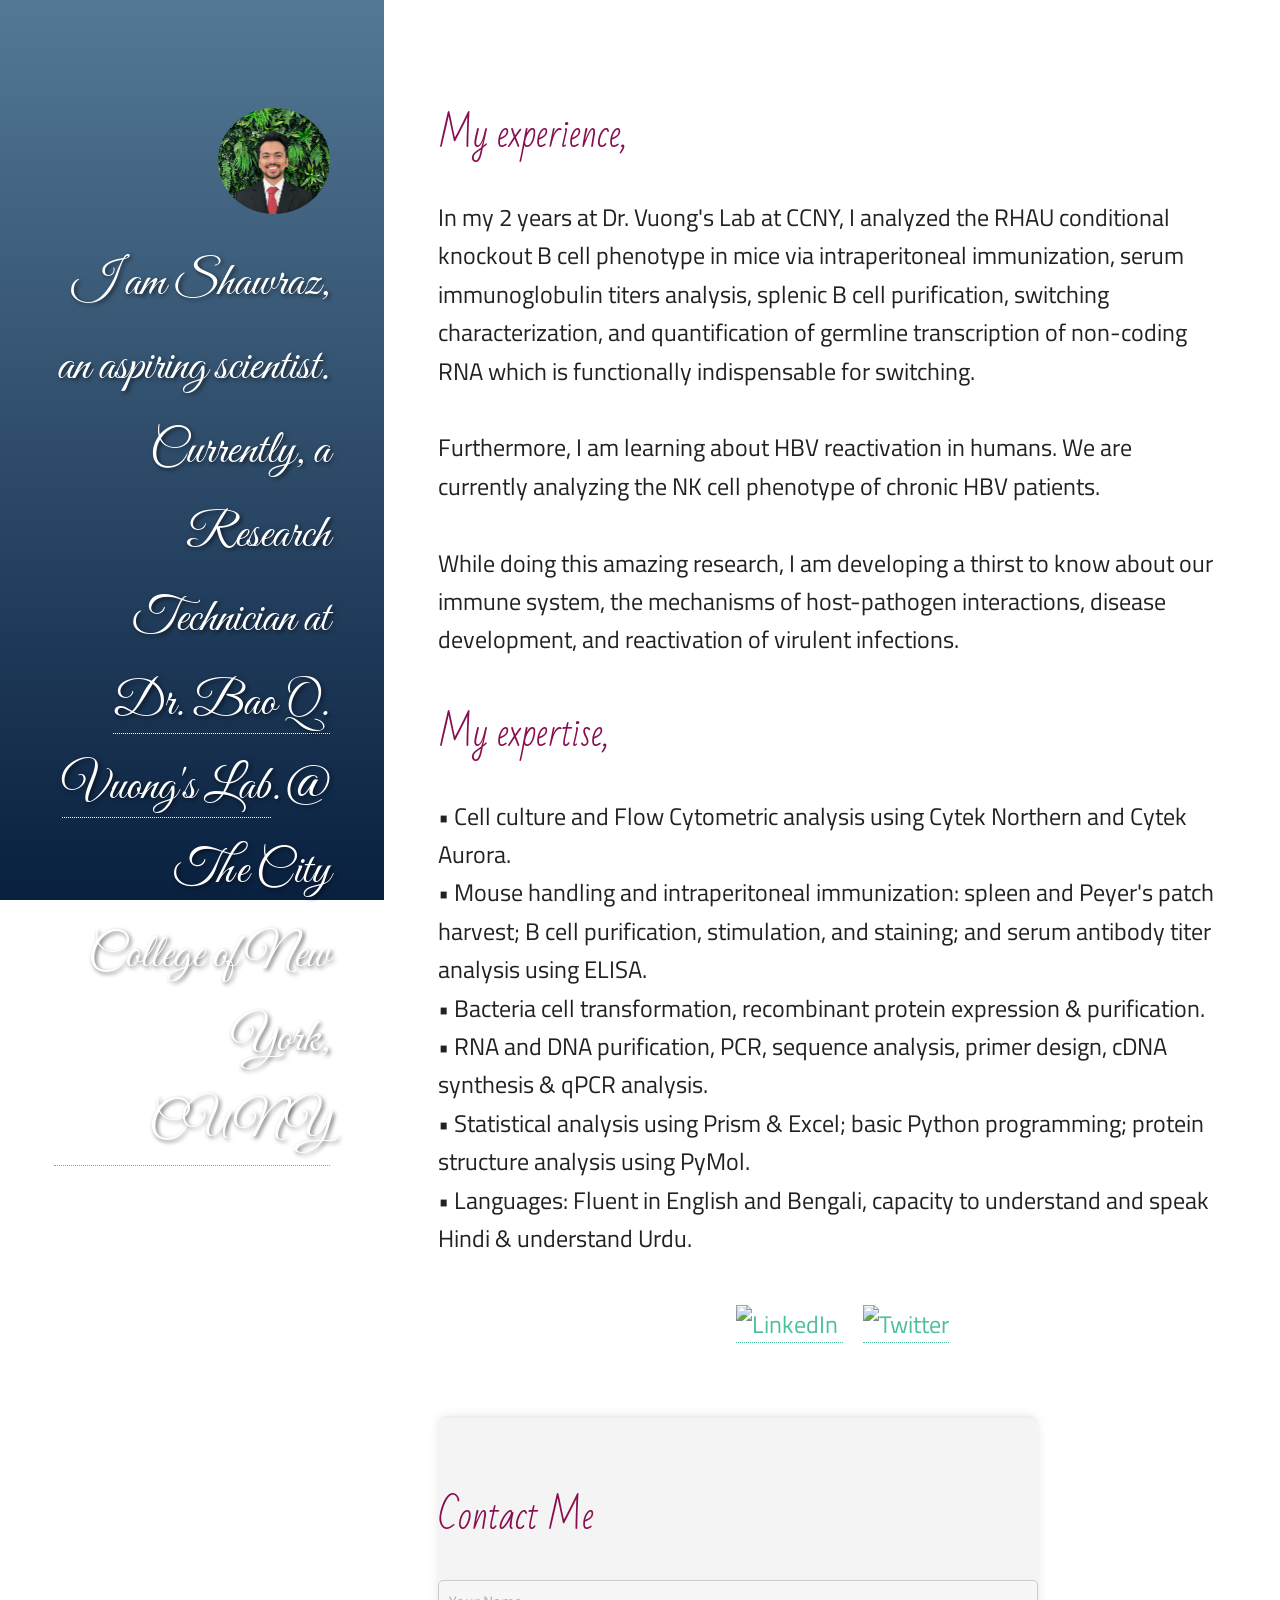
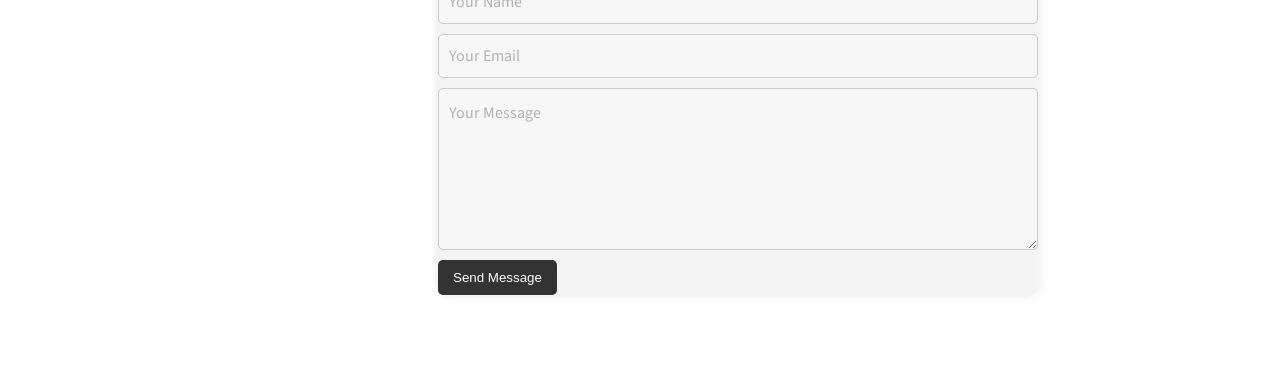
==== commit 9e2767c5: "Update index.html" ====
--- a/index.html
+++ b/index.html
@@ -43,6 +43,42 @@
             font-size: 24px;
             color: #212121;
         }
+
+        /* Social Icons */
+        .icons {
+            text-align: center;
+            margin-top: 20px;
+        }
+        .icons a {
+            margin: 0 10px;
+            text-decoration: none;
+            font-size: 24px;
+        }
+
+        /* Contact form */
+        .contact-form {
+            max-width: 600px;
+            margin: 0 auto;
+            padding: 20px;
+            background-color: #f4f4f4;
+            border-radius: 10px;
+            box-shadow: 0 0 10px rgba(0, 0, 0, 0.1);
+        }
+        .contact-form input, .contact-form textarea {
+            width: 100%;
+            padding: 10px;
+            margin: 10px 0;
+            border: 1px solid #ccc;
+            border-radius: 5px;
+        }
+        .contact-form button {
+            background-color: #333;
+            color: #fff;
+            padding: 10px 15px;
+            border: none;
+            border-radius: 5px;
+            cursor: pointer;
+        }
     </style>
 </head>
 <body class="is-preload">
@@ -51,7 +87,7 @@
     <header id="header">
         <div class="inner">
             <a href="#" class="image avatar"><img src="images/kitana/IMG_1072.jpg" alt="Sadman Shawraz" /></a>
-            <h1><strong>I am Shawraz</strong>, an aspirin scientist.<br />
+            <h1><strong>I am Shawraz</strong>, an aspiring scientist.<br />
                 Currently, a Research Technician at <br /> <a href="https://www.bqvlab.org/">Dr. Bao Q. Vuong's Lab</a>.<br />@ <a href="https://www.ccny.cuny.edu/">The City College of New York, CUNY</h1>
         </div>
     </header>
@@ -88,6 +124,29 @@
             </p>
         </section>
 
+        <!-- Social Media Icons -->
+        <div class="icons">
+            <a href="https://linkedin.com/in/shawraz" target="_blank">
+                <img src="https://cdn-icons-png.flaticon.com/512/174/174857.png" alt="LinkedIn" style="width: 30px; height: 30px;">
+            </a>
+            <a href="https://x.com/SShawraz" target="_blank">
+                <img src="https://cdn-icons-png.flaticon.com/512/733/733579.png" alt="Twitter" style="width: 30px; height: 30px;">
+            </a>
+        </div>
+
+        <!-- Contact Section -->
+        <section id="contact" class="contact-form">
+            <header>
+                <h2>Contact Me</h2>
+            </header>
+            <form action="mailto:shawraz09@gmail.com" method="post" enctype="text/plain">
+                <input type="text" name="name" placeholder="Your Name" required>
+                <input type="email" name="email" placeholder="Your Email" required>
+                <textarea name="message" placeholder="Your Message" rows="5" required></textarea>
+                <button type="submit">Send Message</button>
+            </form>
+        </section>
+
     </div>
 </body>
 </html>
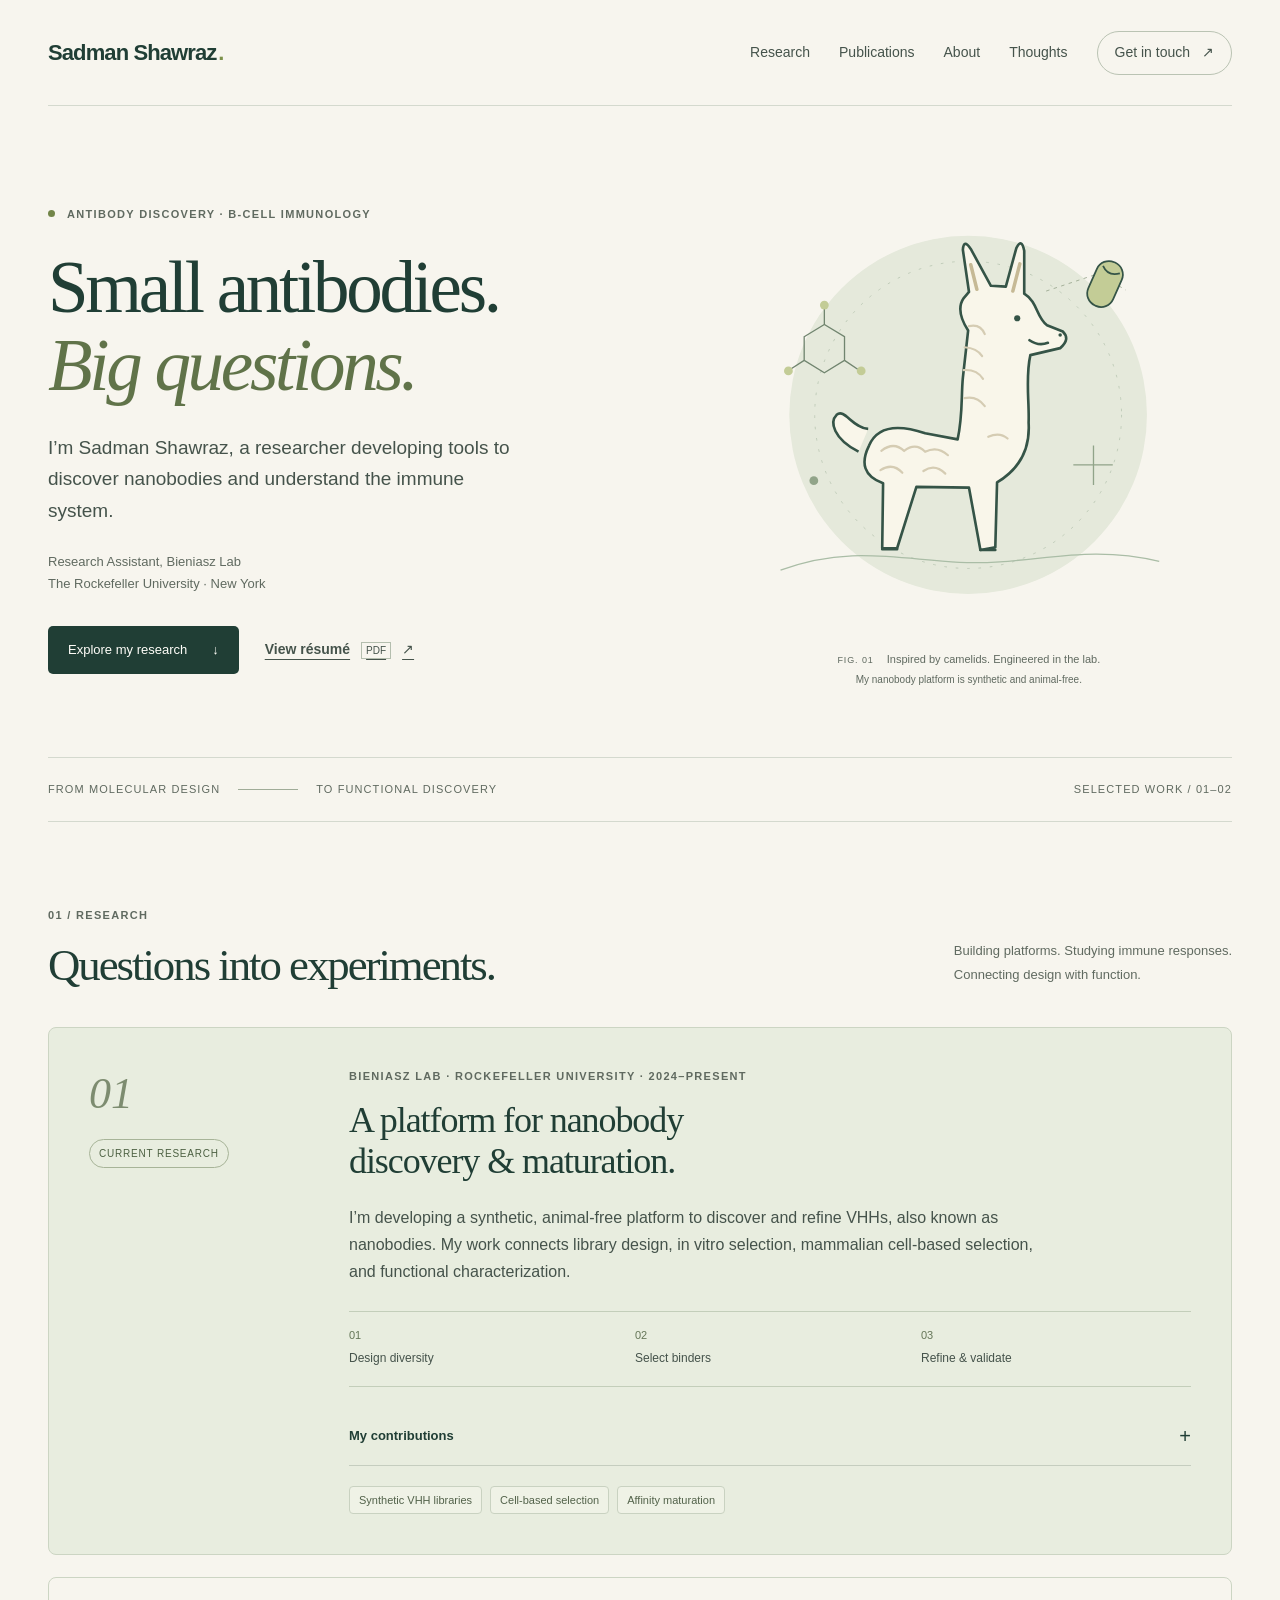
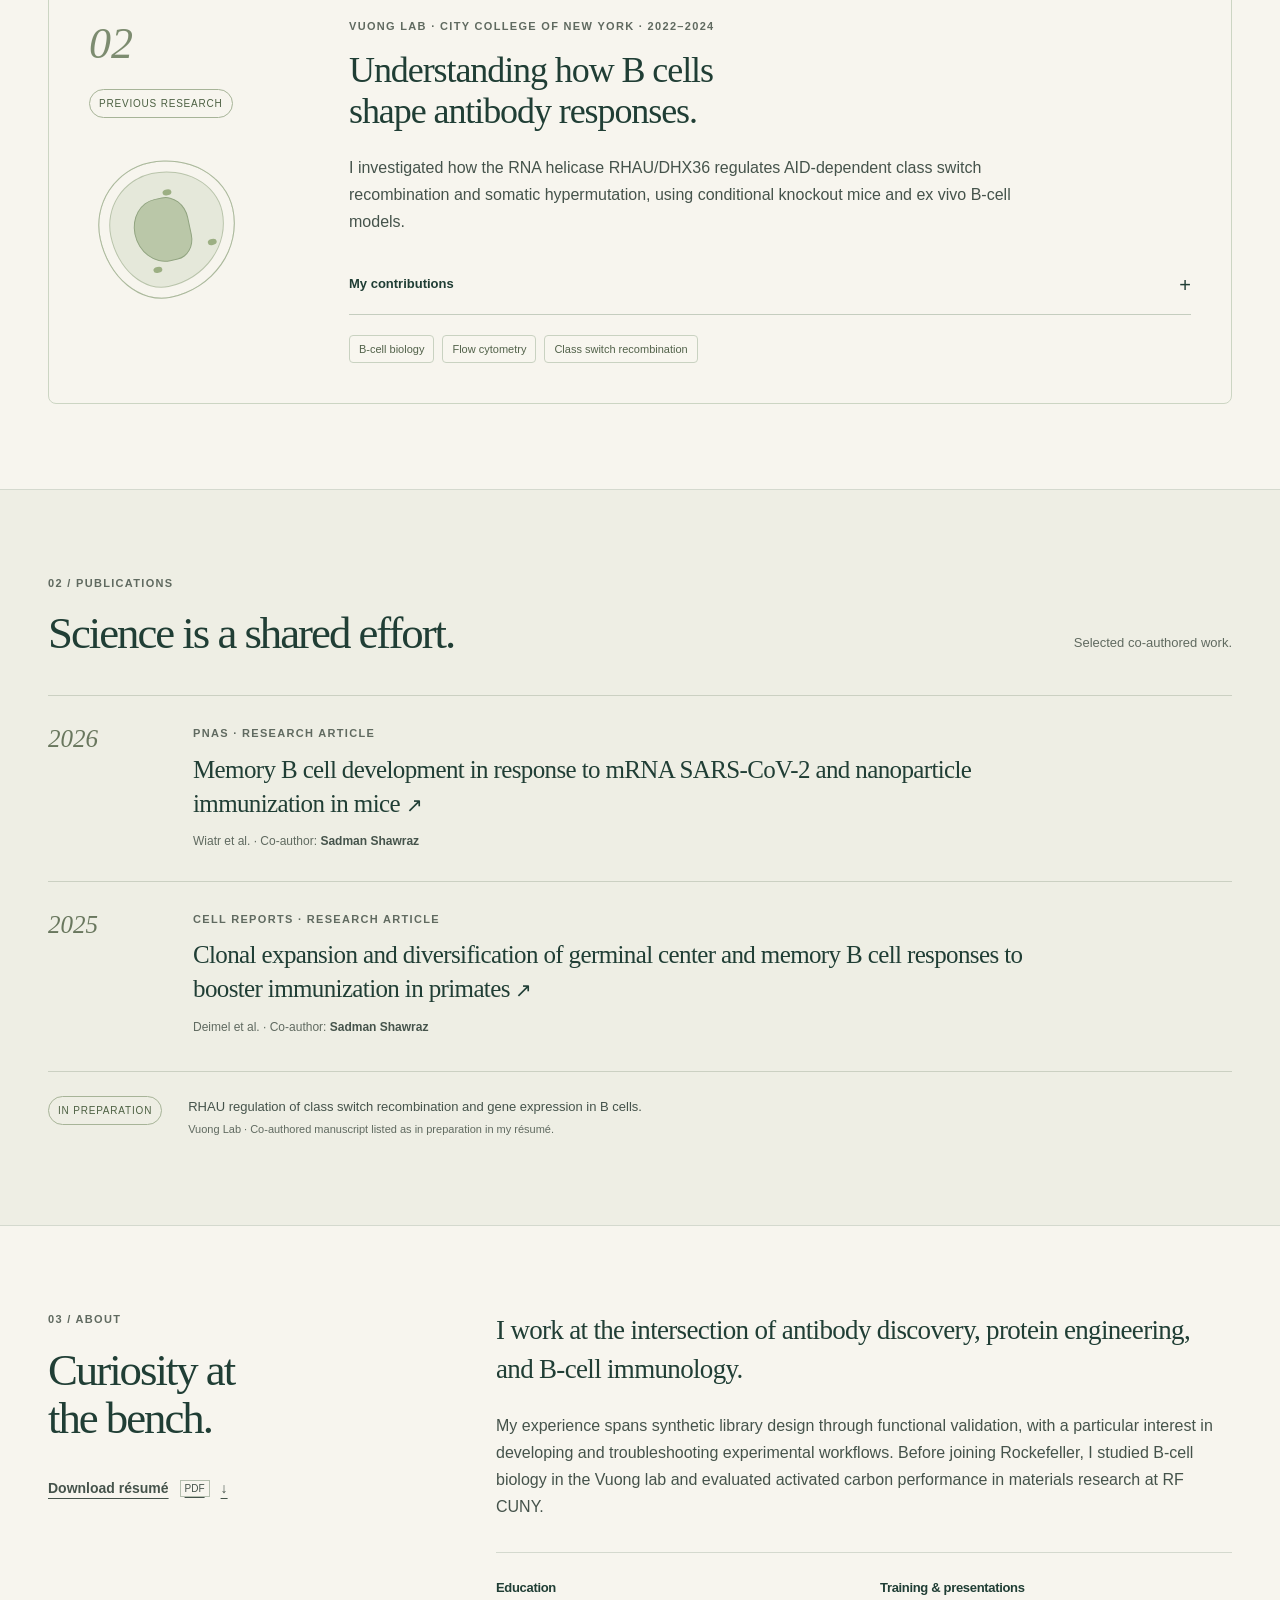
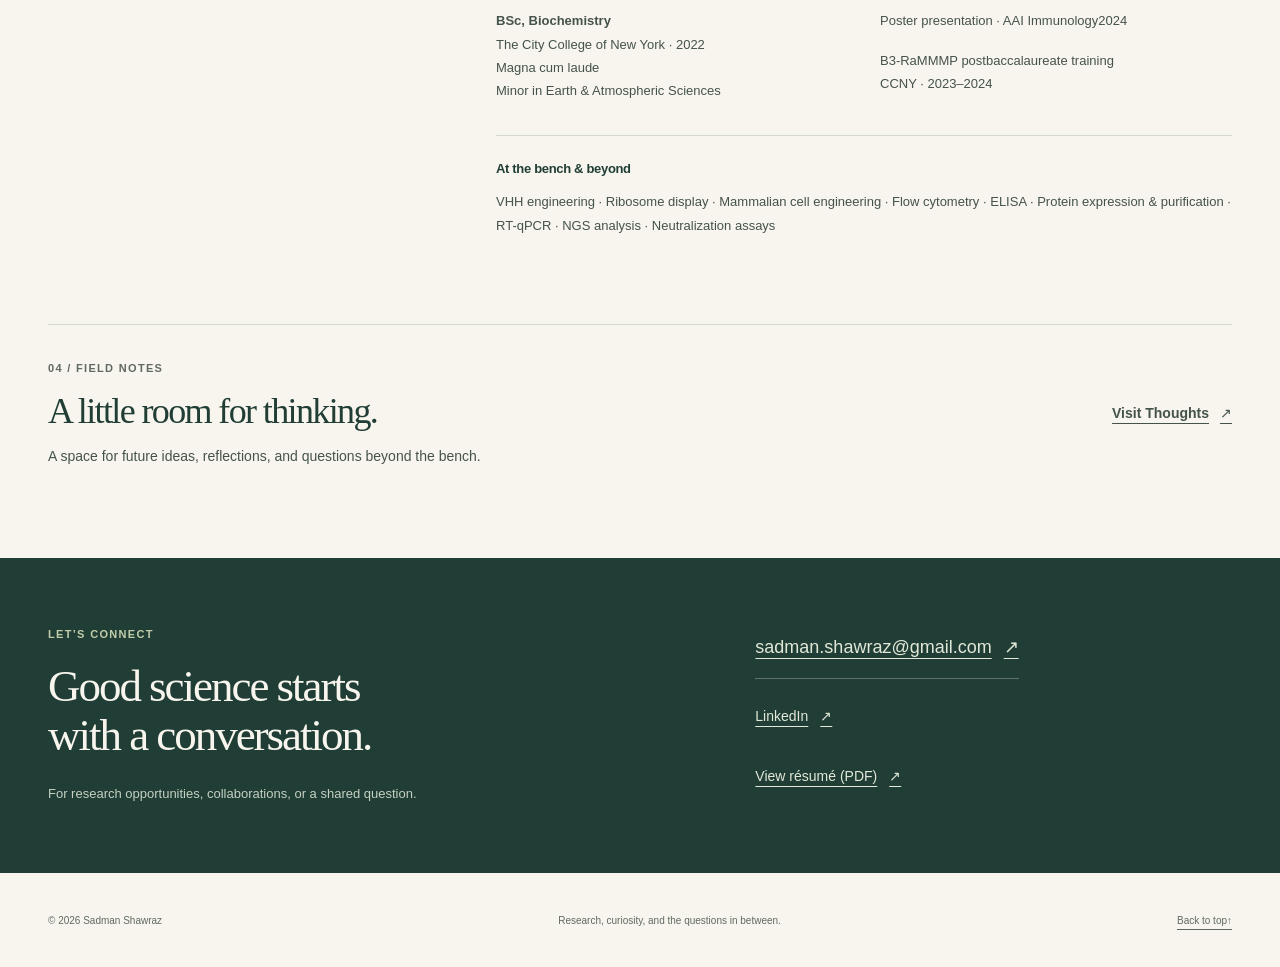
==== commit bb8a82c7: "Add files via upload" ====
--- a/index.html
+++ b/index.html
@@ -1,152 +1,186 @@
-<!DOCTYPE HTML>
-<html>
-<head>
-    <title>Sadman Shawraz</title>
-    <meta charset="utf-8" />
-    <meta name="viewport" content="width=device-width, initial-scale=1, user-scalable=no" />
-    <link rel="stylesheet" href="assets/css/main.css" />
-    <link rel="preconnect" href="https://fonts.googleapis.com">
-    <link rel="preconnect" href="https://fonts.gstatic.com" crossorigin>
-    <link href="https://fonts.googleapis.com/css2?family=Great+Vibes&display=swap" rel="stylesheet">
-    <link href="https://fonts.googleapis.com/css2?family=Bad+Script&display=swap" rel="stylesheet">
-    <link href="https://fonts.googleapis.com/css2?family=Titillium+Web:wght@300;400&display=swap" rel="stylesheet">
-    <style>
-        /* Header customization */
-        #header h1 {
-            font-family: 'Great Vibes', cursive;
-            font-size: 48px;
-            color: #fff;
-            text-shadow: 2px 2px 4px rgba(0, 0, 0, 0.6);
-        }
-
-        /* Section titles */
-        section header h2 {
-            font-family: 'Bad Script', cursive;
-            font-size: 36px;
-            color: #880e4f;
-        }
-
-        /* Body text */
-        body {
-            font-family: 'Titillium Web', sans-serif;
-            font-size: 18px;
-            line-height: 1.6;
-        }
-
-        /* Header background gradient */
-        #header {
-            background-image: linear-gradient(to top, #09203f 0%, #537895 100%);
-        }
-
-        /* Section text */
-        section p {
-            font-size: 24px;
-            color: #212121;
-        }
-
-        /* Social Icons */
-        .icons {
-            text-align: center;
-            margin-top: 20px;
-        }
-        .icons a {
-            margin: 0 10px;
-            text-decoration: none;
-            font-size: 24px;
-        }
-
-        /* Contact form */
-        .contact-form {
-            max-width: 600px;
-            margin: 0 auto;
-            padding: 20px;
-            background-color: #f4f4f4;
-            border-radius: 10px;
-            box-shadow: 0 0 10px rgba(0, 0, 0, 0.1);
-        }
-        .contact-form input, .contact-form textarea {
-            width: 100%;
-            padding: 10px;
-            margin: 10px 0;
-            border: 1px solid #ccc;
-            border-radius: 5px;
-        }
-        .contact-form button {
-            background-color: #333;
-            color: #fff;
-            padding: 10px 15px;
-            border: none;
-            border-radius: 5px;
-            cursor: pointer;
-        }
-    </style>
-</head>
-<body class="is-preload">
-
-    <!-- Header -->
-    <header id="header">
-        <div class="inner">
-            <a href="#" class="image avatar"><img src="images/kitana/IMG_1072.jpg" alt="Sadman Shawraz" /></a>
-            <h1><strong>I am Shawraz</strong>, an aspiring scientist.<br />
-                Currently, a Research Technician at <br /> <a href="https://www.bqvlab.org/">Dr. Bao Q. Vuong's Lab</a>.<br />@ <a href="https://www.ccny.cuny.edu/">The City College of New York, CUNY</h1>
-        </div>
-    </header>
-
-    <!-- Main -->
-    <div id="main">
-
-        <!-- Experience Section -->
-        <section>
-            <header>
-                <h2>My experience,</h2>
-            </header>
-            <p>
-                In my 2 years at Dr. Vuong's Lab at CCNY, I analyzed the RHAU conditional knockout B cell phenotype in mice via intraperitoneal immunization, serum immunoglobulin titers analysis, splenic B cell purification, switching characterization, and quantification of germline transcription of non-coding RNA which is functionally indispensable for switching.
-                <br><br>
-                Furthermore, I am learning about HBV reactivation in humans. We are currently analyzing the NK cell phenotype of chronic HBV patients.
-                <br><br>
-                While doing this amazing research, I am developing a thirst to know about our immune system, the mechanisms of host-pathogen interactions, disease development, and reactivation of virulent infections.
-            </p>
-        </section>
-
-        <!-- Expertise Section -->
-        <section>
-            <header>
-                <h2>My expertise,</h2>
-            </header>
-            <p>
-                • Cell culture and Flow Cytometric analysis using Cytek Northern and Cytek Aurora.<br>
-                • Mouse handling and intraperitoneal immunization: spleen and Peyer's patch harvest; B cell purification, stimulation, and staining; and serum antibody titer analysis using ELISA.<br>
-                • Bacteria cell transformation, recombinant protein expression & purification.<br>
-                • RNA and DNA purification, PCR, sequence analysis, primer design, cDNA synthesis & qPCR analysis.<br>
-                • Statistical analysis using Prism & Excel; basic Python programming; protein structure analysis using PyMol.<br>
-                • Languages: Fluent in English and Bengali, capacity to understand and speak Hindi & understand Urdu.
-            </p>
-        </section>
-
-        <!-- Social Media Icons -->
-        <div class="icons">
-            <a href="https://linkedin.com/in/shawraz" target="_blank">
-                <img src="https://cdn-icons-png.flaticon.com/512/174/174857.png" alt="LinkedIn" style="width: 30px; height: 30px;">
-            </a>
-            <a href="https://x.com/SShawraz" target="_blank">
-                <img src="https://cdn-icons-png.flaticon.com/512/733/733579.png" alt="Twitter" style="width: 30px; height: 30px;">
-            </a>
-        </div>
-
-        <!-- Contact Section -->
-        <section id="contact" class="contact-form">
-            <header>
-                <h2>Contact Me</h2>
-            </header>
-            <form action="mailto:shawraz09@gmail.com" method="post" enctype="text/plain">
-                <input type="text" name="name" placeholder="Your Name" required>
-                <input type="email" name="email" placeholder="Your Email" required>
-                <textarea name="message" placeholder="Your Message" rows="5" required></textarea>
-                <button type="submit">Send Message</button>
-            </form>
-        </section>
-
-    </div>
-</body>
-</html>
+<!doctype html>
+<html lang="en">
+<head>
+<meta charset="utf-8">
+<meta name="viewport" content="width=device-width, initial-scale=1">
+<title>Sadman Shawraz | Antibody discovery & B-cell immunology</title>
+<meta name="description" content="Research Assistant at The Rockefeller University working on synthetic nanobody discovery, protein engineering, and B-cell immunology. Explore research, publications, and experience.">
+<meta name="theme-color" content="#f7f5ee">
+<meta property="og:title" content="Sadman Shawraz | Antibody discovery & B-cell immunology">
+<meta property="og:description" content="Research Assistant at The Rockefeller University working on synthetic nanobody discovery, protein engineering, and B-cell immunology. Explore research, publications, and experience.">
+<meta property="og:type" content="website">
+<meta property="og:url" content="https://shawraz.com/">
+<link rel="canonical" href="https://shawraz.com/">
+<link rel="icon" type="image/svg+xml" href="assets/favicon.svg">
+<link rel="stylesheet" href="assets/style.css">
+</head>
+<body>
+<a class="skip-link" href="#main">Skip to content</a>
+<header class="site-header wrap"><a class="wordmark" href="index.html" aria-label="Sadman Shawraz home">Sadman Shawraz<span class="wordmark-dot">.</span></a>
+<nav aria-label="Main navigation"><a href="index.html#research">Research</a><a href="index.html#publications">Publications</a><a href="index.html#about">About</a><a href="thoughts.html">Thoughts</a><a class="nav-contact" href="index.html#contact">Get in touch <span aria-hidden="true">↗</span></a>
+</nav>
+</header>
+<main id="main">
+<section class="hero wrap" id="top" aria-labelledby="hero-heading">
+<div class="hero-copy">
+<p class="eyebrow"><span class="status-dot"></span> Antibody discovery · B-cell immunology</p>
+<h1 id="hero-heading">Small antibodies.<br><em>Big questions.</em>
+</h1>
+<p class="hero-intro">I’m Sadman Shawraz, a researcher developing tools to discover nanobodies and understand the immune system.</p>
+<p class="hero-affiliation">Research Assistant, Bieniasz Lab<br>The Rockefeller University · New York</p>
+<div class="actions"><a class="button" href="#research">Explore my research <span aria-hidden="true">↓</span></a><a class="text-link" href="assets/Sadman-Shawraz-Resume.pdf">View résumé <span class="file-type">PDF</span> <span aria-hidden="true">↗</span></a>
+</div>
+</div>
+<figure class="hero-art"><img src="assets/llama.svg" width="600" height="540" alt="An illustrated llama beside a stylized single-domain antibody.">
+<figcaption><span class="figure-number">FIG. 01</span> Inspired by camelids. Engineered in the lab.<br><span class="caption-note">My nanobody platform is synthetic and animal-free.</span>
+</figcaption>
+</figure>
+</section>
+<div class="research-strip wrap"><span>From molecular design</span><span class="strip-line" aria-hidden="true"></span><span>to functional discovery</span><span class="strip-index">SELECTED WORK / 01–02</span>
+</div>
+<section class="section wrap" id="research" aria-labelledby="research-heading">
+<div class="section-heading">
+<div>
+<p class="eyebrow">01 / Research</p>
+<h2 id="research-heading">Questions into experiments.</h2>
+</div>
+<p>Building platforms. Studying immune responses.<br>Connecting design with function.</p>
+</div>
+<article class="project project-featured">
+<div class="project-label"><span class="project-number">01</span><span class="pill">Current research</span>
+</div>
+<div class="project-content">
+<p class="eyebrow">Bieniasz Lab · Rockefeller University · 2024–present</p>
+<h3>A platform for nanobody<br class="desktop-break"> discovery &amp; maturation.</h3>
+<p>I’m developing a synthetic, animal-free platform to discover and refine VHHs, also known as nanobodies. My work connects library design, in vitro selection, mammalian cell-based selection, and functional characterization.</p>
+<div class="workflow" aria-label="Research workflow">
+<div><span>01</span>Design diversity</div>
+<div><span>02</span>Select binders</div>
+<div><span>03</span>Refine &amp; validate</div>
+</div>
+<details>
+<summary>My contributions <span aria-hidden="true">+</span>
+</summary>
+<div class="detail-content">
+<ul>
+<li>Designed and constructed diverse synthetic VHH libraries; enriched target-specific binders using ribosome display and affinity pulldown.</li>
+<li>Engineered Ba/F3 and DHFR-knockout 293T selection systems that couple VHH–antigen recognition to cell survival.</li>
+<li>Introduced targeted sequence variation using AID-T7-mediated mutagenesis and tracked enrichment with high-throughput sequencing.</li>
+<li>Characterized antibody and nanobody function through protein-binding assays and SARS-CoV-2 pseudotyped virus neutralization.</li>
+</ul>
+</div>
+</details>
+<div class="tags"><span>Synthetic VHH libraries</span><span>Cell-based selection</span><span>Affinity maturation</span>
+</div>
+</div>
+</article>
+<article class="project project-secondary">
+<div class="project-label"><span class="project-number">02</span><span class="pill">Previous research</span>
+<div class="cell-art" aria-hidden="true">
+<div class="cell-nucleus">
+</div><i></i><i></i><i></i>
+</div>
+</div>
+<div class="project-content">
+<p class="eyebrow">Vuong Lab · City College of New York · 2022–2024</p>
+<h3>Understanding how B cells<br class="desktop-break"> shape antibody responses.</h3>
+<p>I investigated how the RNA helicase RHAU/DHX36 regulates AID-dependent class switch recombination and somatic hypermutation, using conditional knockout mice and ex vivo B-cell models.</p>
+<details>
+<summary>My contributions <span aria-hidden="true">+</span>
+</summary>
+<div class="detail-content">
+<ul>
+<li>Measured serum immunoglobulin responses following immunization and characterized class switching in purified B cells.</li>
+<li>Quantified germline switch transcripts by RT-qPCR to study mechanisms underlying antibody diversification.</li>
+<li>Immunophenotyped human PBMCs to characterize NK-cell exhaustion and B- and T-cell populations in chronic hepatitis B patients.</li>
+</ul>
+</div>
+</details>
+<div class="tags"><span>B-cell biology</span><span>Flow cytometry</span><span>Class switch recombination</span>
+</div>
+</div>
+</article>
+</section>
+<section class="publications-section" id="publications" aria-labelledby="publications-heading">
+<div class="wrap section">
+<div class="section-heading">
+<div>
+<p class="eyebrow">02 / Publications</p>
+<h2 id="publications-heading">Science is a shared effort.</h2>
+</div>
+<p>Selected co-authored work.</p>
+</div>
+<ol class="publication-list">
+<li><span class="pub-year">2026</span>
+<div>
+<p class="eyebrow">PNAS · Research article</p>
+<h3><a href="https://doi.org/10.1073/pnas.2527869123">Memory B cell development in response to mRNA SARS-CoV-2 and nanoparticle immunization in mice <span aria-hidden="true">↗</span></a>
+</h3>
+<p>Wiatr et al. · Co-author: <strong>Sadman Shawraz</strong>
+</p>
+</div>
+</li>
+<li><span class="pub-year">2025</span>
+<div>
+<p class="eyebrow">Cell Reports · Research article</p>
+<h3><a href="https://doi.org/10.1016/j.celrep.2025.116142">Clonal expansion and diversification of germinal center and memory B cell responses to booster immunization in primates <span aria-hidden="true">↗</span></a>
+</h3>
+<p>Deimel et al. · Co-author: <strong>Sadman Shawraz</strong>
+</p>
+</div>
+</li>
+</ol>
+<div class="manuscript"><span class="pill">In preparation</span>
+<p>RHAU regulation of class switch recombination and gene expression in B cells.<br><span>Vuong Lab · Co-authored manuscript listed as in preparation in my résumé.</span>
+</p>
+</div>
+</div>
+</section>
+<section class="section wrap about-section" id="about" aria-labelledby="about-heading">
+<div>
+<p class="eyebrow">03 / About</p>
+<h2 id="about-heading">Curiosity at<br>the bench.</h2><a class="text-link" href="assets/Sadman-Shawraz-Resume.pdf" download>Download résumé <span class="file-type">PDF</span> <span aria-hidden="true">↓</span></a>
+</div>
+<div class="about-copy">
+<p class="large-copy">I work at the intersection of antibody discovery, protein engineering, and B-cell immunology.</p>
+<p>My experience spans synthetic library design through functional validation, with a particular interest in developing and troubleshooting experimental workflows. Before joining Rockefeller, I studied B-cell biology in the Vuong lab and evaluated activated carbon performance in materials research at RF CUNY.</p>
+<div class="about-grid">
+<div>
+<h3>Education</h3>
+<p><strong>BSc, Biochemistry</strong><br>The City College of New York · 2022<br>Magna cum laude<br>Minor in Earth &amp; Atmospheric Sciences</p>
+</div>
+<div>
+<h3>Training &amp; presentations</h3>
+<p>Poster presentation · AAI Immunology2024</p>
+<p>B3-RaMMMP postbaccalaureate training<br>CCNY · 2023–2024</p>
+</div>
+</div>
+<div class="expertise">
+<h3>At the bench &amp; beyond</h3>
+<p>VHH engineering · Ribosome display · Mammalian cell engineering · Flow cytometry · ELISA · Protein expression &amp; purification · RT-qPCR · NGS analysis · Neutralization assays</p>
+</div>
+</div>
+</section>
+<section class="thoughts-teaser wrap">
+<div>
+<p class="eyebrow">04 / Field notes</p>
+<h2>A little room for thinking.</h2>
+<p>A space for future ideas, reflections, and questions beyond the bench.</p>
+</div><a class="text-link" href="thoughts.html">Visit Thoughts <span aria-hidden="true">↗</span></a>
+</section>
+<section class="contact-section" id="contact" aria-labelledby="contact-heading">
+<div class="wrap contact-inner">
+<div>
+<p class="eyebrow">Let’s connect</p>
+<h2 id="contact-heading">Good science starts<br>with a conversation.</h2>
+<p>For research opportunities, collaborations, or a shared question.</p>
+</div>
+<div class="contact-links"><a class="email-link" href="mailto:sadman.shawraz@gmail.com">sadman.shawraz@gmail.com <span aria-hidden="true">↗</span></a><a href="https://www.linkedin.com/in/shawraz/">LinkedIn <span aria-hidden="true">↗</span></a><a href="assets/Sadman-Shawraz-Resume.pdf">View résumé (PDF) <span aria-hidden="true">↗</span></a>
+</div>
+</div>
+</section>
+</main>
+<footer class="wrap site-footer">
+<p>© 2026 Sadman Shawraz</p>
+<p>Research, curiosity, and the questions in between.</p><a href="#top">Back to top <span aria-hidden="true">↑</span></a>
+</footer></body></html>
--- a/assets/style.css
+++ b/assets/style.css
@@ -0,0 +1,240 @@
+/* Edit the palette and sizing here. No build tools or external fonts required. */
+:root{--paper:#f7f5ee;--ink:#203e35;--body:#45534b;--muted:#606a60;--line:#d4d9ce;--green:#e8eddf;--white:#fffef9;--accent:#acbb83;--serif:Georgia,"Times New Roman",serif;--sans:-apple-system,BlinkMacSystemFont,"Segoe UI",sans-serif}
+
+*{box-sizing:border-box}
+html{scroll-behavior:smooth;scroll-padding-top:28px}
+body{margin:0;background:var(--paper);color:var(--body);font:16px/1.7 var(--sans);-webkit-font-smoothing:antialiased}
+a{color:inherit;text-underline-offset:5px;text-decoration-thickness:1px}
+a:hover{color:#122e22}
+a:focus-visible,summary:focus-visible{outline:3px solid #536d2b;outline-offset:6px;border-radius:2px}
+img{max-width:100%;display:block}
+p,h1,h2,h3,figure{margin:0}
+p+p{margin-top:16px}
+h1,h2,h3{color:var(--ink);font-weight:400}
+h1,h2{font-family:var(--serif);line-height:1.08;letter-spacing:-.045em}
+h1{font-size:clamp(52px,5.7vw,82px)}
+h1 em{font-weight:400;color:#607349}
+h2{font-size:clamp(34px,3.5vw,49px)}
+h3{line-height:1.3;letter-spacing:-.025em}
+.wrap{width:min(1184px,calc(100% - 96px));margin-inline:auto}
+.skip-link{position:absolute;top:-100px;left:20px;background:var(--ink);color:white;padding:12px 20px;z-index:10}
+.skip-link:focus{top:12px;color:white}
+.site-header{min-height:106px;display:flex;align-items:center;justify-content:space-between;border-bottom:1px solid var(--line);gap:24px}
+.wordmark{text-decoration:none;font-size:22px;font-weight:650;letter-spacing:-.9px;color:var(--ink);white-space:nowrap}
+.wordmark-dot{color:#7c914a;margin-left:2px}
+nav{display:flex;gap:29px;align-items:center;font-size:14px}
+nav a{text-decoration:none;padding-block:10px}
+nav a:hover,nav a[aria-current]{text-decoration:underline}
+nav .nav-contact{border:1px solid #bac3b3;border-radius:30px;padding:9px 17px}
+.nav-contact span{margin-left:12px}
+.hero{display:grid;grid-template-columns:1.2fr 1fr;align-items:center;gap:26px;padding-block:85px 68px}
+.eyebrow{text-transform:uppercase;letter-spacing:.12em;font-size:11px;font-weight:650;line-height:1.6;color:var(--muted)}
+.status-dot{display:inline-block;width:7px;height:7px;border-radius:100%;background:#728548;margin:0 8px 1px 0}
+.hero h1{margin:25px 0 26px}
+.hero-intro{font-size:19px;line-height:1.65;max-width:480px}
+.hero-affiliation{font-size:13px;color:var(--muted);margin-top:25px;line-height:1.7}
+.actions{display:flex;align-items:center;gap:26px;margin-top:31px}
+.button{display:inline-flex;align-items:center;justify-content:center;gap:25px;background:var(--ink);color:var(--white);text-decoration:none;font-size:13px;border-radius:5px;padding:13px 20px;min-height:48px}
+.button:hover{background:#315b49;color:white}
+.text-link{display:inline-flex;gap:11px;align-items:center;min-height:44px;font-size:14px;font-weight:550}
+.file-type{font:10px var(--sans);border:1px solid #b4beae;padding:2px 4px;text-decoration:none}
+.hero-art{align-self:center;text-align:center}
+.hero-art img{width:100%;height:auto}
+.hero-art figcaption{font-size:11px;color:var(--muted);line-height:1.8;margin-top:-15px}
+.figure-number{font-size:9px;margin-right:10px;letter-spacing:.1em}
+.caption-note{color:var(--muted);font-size:10px}
+.research-strip{display:flex;align-items:center;gap:18px;padding-block:22px;border-block:1px solid var(--line);font-size:11px;text-transform:uppercase;letter-spacing:.1em;color:var(--muted)}
+.strip-line{height:1px;background:#a0ac98;width:60px}
+.strip-index{margin-left:auto}
+.section{padding-block:85px}
+.section-heading{display:flex;justify-content:space-between;align-items:flex-end;gap:36px;margin-bottom:38px}
+.section-heading h2{margin-top:16px}
+.section-heading>p{font-size:13px;line-height:1.8;color:var(--muted);padding-bottom:3px}
+.project{display:grid;grid-template-columns:220px 1fr;gap:40px;padding:40px;border:1px solid #ccd5c3;border-radius:8px}
+.project-featured{background:var(--green)}
+.project+.project{margin-top:22px}
+.project-secondary{background:transparent}
+.project-label{display:flex;align-items:flex-start;flex-direction:column;gap:20px}
+.project-number{font:italic 44px var(--serif);color:#7d8c70}
+.pill{font-size:10px;text-transform:uppercase;letter-spacing:.08em;border:1px solid #a7b498;padding:5px 9px;border-radius:24px;white-space:nowrap;color:#4c6042}
+.project h3{font:36px/1.14 var(--serif);letter-spacing:-.03em;margin:14px 0 22px}
+.project-content>p:not(.eyebrow){max-width:695px}
+.workflow{display:grid;grid-template-columns:repeat(3,1fr);border-block:1px solid #c3ceba;margin:26px 0 12px;padding-block:17px;gap:16px;font-size:12px}
+.workflow span{display:block;font:11px var(--sans);color:#657658;margin-bottom:7px}
+.tags{display:flex;gap:8px;flex-wrap:wrap;margin-top:20px}
+.tags span{font-size:11px;padding:4px 9px;border-radius:4px;background:#f7f8f166;border:1px solid #c9d2c1;color:#52624a}
+details{margin-top:20px}
+summary{display:flex;align-items:center;justify-content:space-between;cursor:pointer;list-style:none;padding:12px 0;border-bottom:1px solid #c5cdbf;font-size:13px;font-weight:600;color:var(--ink);gap:20px}
+summary::-webkit-details-marker{display:none}
+summary span{font-size:20px;font-weight:400;transition:transform .2s}
+details[open] summary span{transform:rotate(45deg)}
+.detail-content{font-size:14px}
+.detail-content ul{padding-left:20px;margin:20px 0}
+.detail-content li+li{margin-top:10px}
+.cell-art{position:relative;width:137px;height:137px;background:#e5e8da;border:1px solid #aab89b;border-radius:47% 53% 58% 42% / 47% 46% 54% 53%;margin:22px 0 0 10px;box-shadow:inset 0 0 0 10px var(--paper),inset 0 0 0 11px #b9c4ab;transform:rotate(-12deg)}
+.cell-nucleus{position:absolute;width:56px;height:64px;border:1px solid #91a480;background:#bac7a8;border-radius:55% 45% 39% 61%;left:34px;top:36px}
+.cell-art i{position:absolute;width:9px;height:6px;background:#9caf83;border-radius:50%;top:29px;left:70px}
+.cell-art i:nth-of-type(2){top:87px;left:104px}
+.cell-art i:nth-of-type(3){top:103px;left:45px}
+.publications-section{background:#eeeee4;border-block:1px solid var(--line)}
+.publication-list{list-style:none;margin:0;padding:0}
+.publication-list li{display:grid;grid-template-columns:110px 1fr;gap:35px;padding:29px 0;border-top:1px solid #cbd0c2}
+.pub-year{font:italic 25px var(--serif);color:#69775e}
+.publication-list h3{font:25px/1.35 var(--serif);max-width:900px;margin:10px 0 11px}
+.publication-list h3 a{text-decoration:none}
+.publication-list h3 a:hover{text-decoration:underline}
+.publication-list h3 span{font:20px var(--sans);white-space:nowrap}
+.publication-list p:not(.eyebrow){font-size:12px;color:var(--muted)}
+.publication-list strong{font-weight:600;color:var(--body)}
+.manuscript{display:flex;align-items:flex-start;gap:26px;border-top:1px solid #cbd0c2;padding-top:24px;margin-top:5px}
+.manuscript p{font-size:13px}
+.manuscript p span{font-size:11px;color:var(--muted)}
+.about-section{display:grid;grid-template-columns:1fr 2fr;gap:80px}
+.about-section h2{margin:17px 0 24px}
+.large-copy{font:27px/1.45 var(--serif);color:var(--ink);letter-spacing:-.025em}
+.about-copy>p+p{margin-top:22px}
+.about-grid{display:grid;grid-template-columns:1fr 1fr;gap:32px;margin:32px 0;padding-top:27px;border-top:1px solid var(--line)}
+.about-grid h3,.expertise h3{font-size:13px;font-weight:650;margin-bottom:12px}
+.about-grid p{font-size:13px;line-height:1.8}
+.about-grid strong{font-weight:600}
+.expertise{border-top:1px solid var(--line);padding-top:25px}
+.expertise p{font-size:13px;line-height:1.9}
+.thoughts-teaser{display:flex;align-items:center;justify-content:space-between;gap:25px;padding:35px 0 50px;border-top:1px solid var(--line);margin-bottom:40px}
+.thoughts-teaser h2{font-size:36px;margin:14px 0}
+.thoughts-teaser p:not(.eyebrow){font-size:14px}
+.thoughts-teaser .text-link{white-space:nowrap}
+.contact-section{background:var(--ink);color:#e2e8d9}
+.contact-inner{padding-block:68px;display:grid;grid-template-columns:1.4fr 1fr;align-items:center;gap:40px}
+.contact-section .eyebrow{color:#c1cdaa}
+.contact-section h2{color:var(--paper);font-size:45px;margin:18px 0 24px}
+.contact-section p:not(.eyebrow){font-size:13px;color:#c5d0c3}
+.contact-links{display:flex;align-items:flex-start;flex-direction:column;gap:16px;font-size:14px}
+.contact-links a{min-height:28px}
+.contact-links a:hover{color:white}
+.contact-links a:focus-visible{outline-color:#d4e5ad}
+.contact-links span{margin-left:12px}
+.contact-links .email-link{font-size:18px;padding-bottom:15px;border-bottom:1px solid #5f7468;overflow-wrap:anywhere}
+.site-footer{display:flex;justify-content:space-between;align-items:center;gap:20px;padding-block:25px;font-size:10px;color:var(--muted)}
+.site-footer p+p{margin:0}
+.site-footer a{padding-block:10px}
+.thoughts-main{min-height:calc(100vh - 190px);padding-block:80px}
+.thoughts-header{max-width:740px}
+.thoughts-header h1{margin:20px 0 28px}
+.thoughts-header .large-copy{max-width:600px}
+.empty-notebook{margin-top:60px;padding:38px;border:1px solid var(--line);border-radius:8px;display:flex;gap:40px;background:var(--green);max-width:850px}
+.notebook-mark{font:64px var(--serif);color:#7b905c}
+.empty-notebook h2{font-size:32px;margin:12px 0}
+.empty-notebook p:not(.eyebrow){max-width:500px}
+.empty-notebook .text-link{margin-top:20px}
+.thought-entry{max-width:760px;border-top:1px solid var(--line);margin-top:50px;padding-top:30px}
+.thought-entry h2{font-size:34px;margin:15px 0 22px}
+.thought-entry time{font-size:13px;color:var(--muted)}
+
+@media(min-width:1450px){.hero{padding-block:100px 85px}
+}
+
+@media(max-width:1000px){.wrap{width:calc(100% - 56px)}
+nav{gap:18px}
+.project{grid-template-columns:155px 1fr;gap:25px;padding:30px}
+.project h3{font-size:32px}
+.hero{gap:0}
+.hero-intro{font-size:17px}
+.actions{gap:16px}
+.about-section{gap:40px}
+.contact-links .email-link{font-size:16px}
+.desktop-break{display:none}
+.section-heading>p{max-width:240px}
+.strip-index{display:none}
+}
+
+@media(max-width:760px){.site-header{flex-direction:column;align-items:flex-start;gap:10px;padding-block:20px;min-height:0}
+.wordmark{font-size:23px}
+nav{width:100%;justify-content:space-between;gap:10px;font-size:12px}
+nav .nav-contact{border:0;padding:10px 0}
+.nav-contact span{display:none}
+.hero{grid-template-columns:1fr;padding:48px 0 37px}
+.hero-copy{max-width:560px}
+.hero h1{font-size:clamp(49px,9vw,70px);margin:20px 0}
+.hero-intro{font-size:18px}
+.hero-art{max-width:390px;justify-self:center;margin-top:25px}
+.hero-art figcaption{margin-top:-20px}
+.hero-art img{max-height:335px}
+.section{padding-block:52px}
+.section-heading{display:block;margin-bottom:26px}
+.section-heading>p{margin-top:20px;max-width:none}
+.section-heading h2{font-size:37px}
+.project{grid-template-columns:1fr;gap:21px;padding:25px}
+.project-label{flex-direction:row;align-items:center;gap:20px}
+.project-number{font-size:32px}
+.cell-art{display:none}
+.project h3{font-size:32px}
+.project-content>p:not(.eyebrow){font-size:15px}
+.project-content .eyebrow{font-size:10px}
+.workflow{font-size:11px;gap:9px}
+.research-strip{font-size:9px;gap:12px}
+.strip-line{width:30px}
+.publication-list li{grid-template-columns:48px 1fr;gap:15px;padding-block:24px}
+.publication-list h3{font-size:23px}
+.pub-year{font-size:20px}
+.manuscript{display:block}
+.manuscript p{margin-top:13px}
+.about-section{grid-template-columns:1fr;gap:25px}
+.about-section h2 br{display:none}
+.about-section h2{margin-bottom:15px}
+.large-copy{font-size:25px}
+.about-grid{gap:24px}
+.thoughts-teaser{display:block;padding-top:30px;margin-bottom:20px}
+.thoughts-teaser .text-link{margin-top:15px}
+.contact-inner{grid-template-columns:1fr;gap:32px;padding-block:45px}
+.contact-section h2{font-size:39px}
+.contact-links .email-link{font-size:17px}
+.site-footer{flex-wrap:wrap;gap:10px;font-size:10px}
+.site-footer p:nth-child(2){display:none}
+.thoughts-main{padding-block:45px}
+.empty-notebook{margin-top:40px;padding:26px;gap:20px}
+.notebook-mark{font-size:38px}
+.empty-notebook h2{font-size:28px}
+}
+
+@media(max-width:390px){.wrap{width:calc(100% - 36px)}
+nav{font-size:11px;gap:8px}
+.actions{gap:16px;flex-wrap:wrap}
+.button{padding-inline:16px}
+.hero h1{font-size:47px}
+.eyebrow{font-size:10px}
+.project{padding:20px}
+.about-grid{grid-template-columns:1fr}
+.empty-notebook{display:block}
+.notebook-mark{display:block;margin-bottom:16px}
+}
+
+@media(prefers-reduced-motion:reduce){html{scroll-behavior:auto}
+*,*::before,*::after{transition:none!important}
+}
+
+@media print{body{background:white;color:black;font-size:11pt}
+.wrap{width:100%}
+.site-header nav,.hero-art,.thoughts-teaser,.site-footer,.actions,.research-strip,.cell-art{display:none}
+.site-header{min-height:50px}
+.hero,.section{padding-block:25px}
+.hero,.about-section,.contact-inner{display:block}
+h1{font-size:36pt}
+h2{font-size:25pt}
+.project{display:block;padding:20px;margin-top:20px;break-inside:avoid}
+.project-label{flex-direction:row;margin-bottom:15px}
+.contact-section{background:white;color:black}
+.contact-section h2,.contact-section .eyebrow,.contact-section p:not(.eyebrow){color:black}
+.contact-inner{padding:25px 0}
+.publications-section{background:white}
+.publication-list li{break-inside:avoid}
+.contact-links{margin-top:15px}
+.hero-affiliation{margin-top:10px}
+}
+
+/* Keep navigation and contact targets comfortable on touchscreens. */
+nav a{min-height:44px;display:inline-flex;align-items:center}
+
+.contact-links a,.site-footer a{min-height:44px;display:inline-flex;align-items:center}
+
+.hero-copy,.project-content,.about-copy{min-width:0}
+
